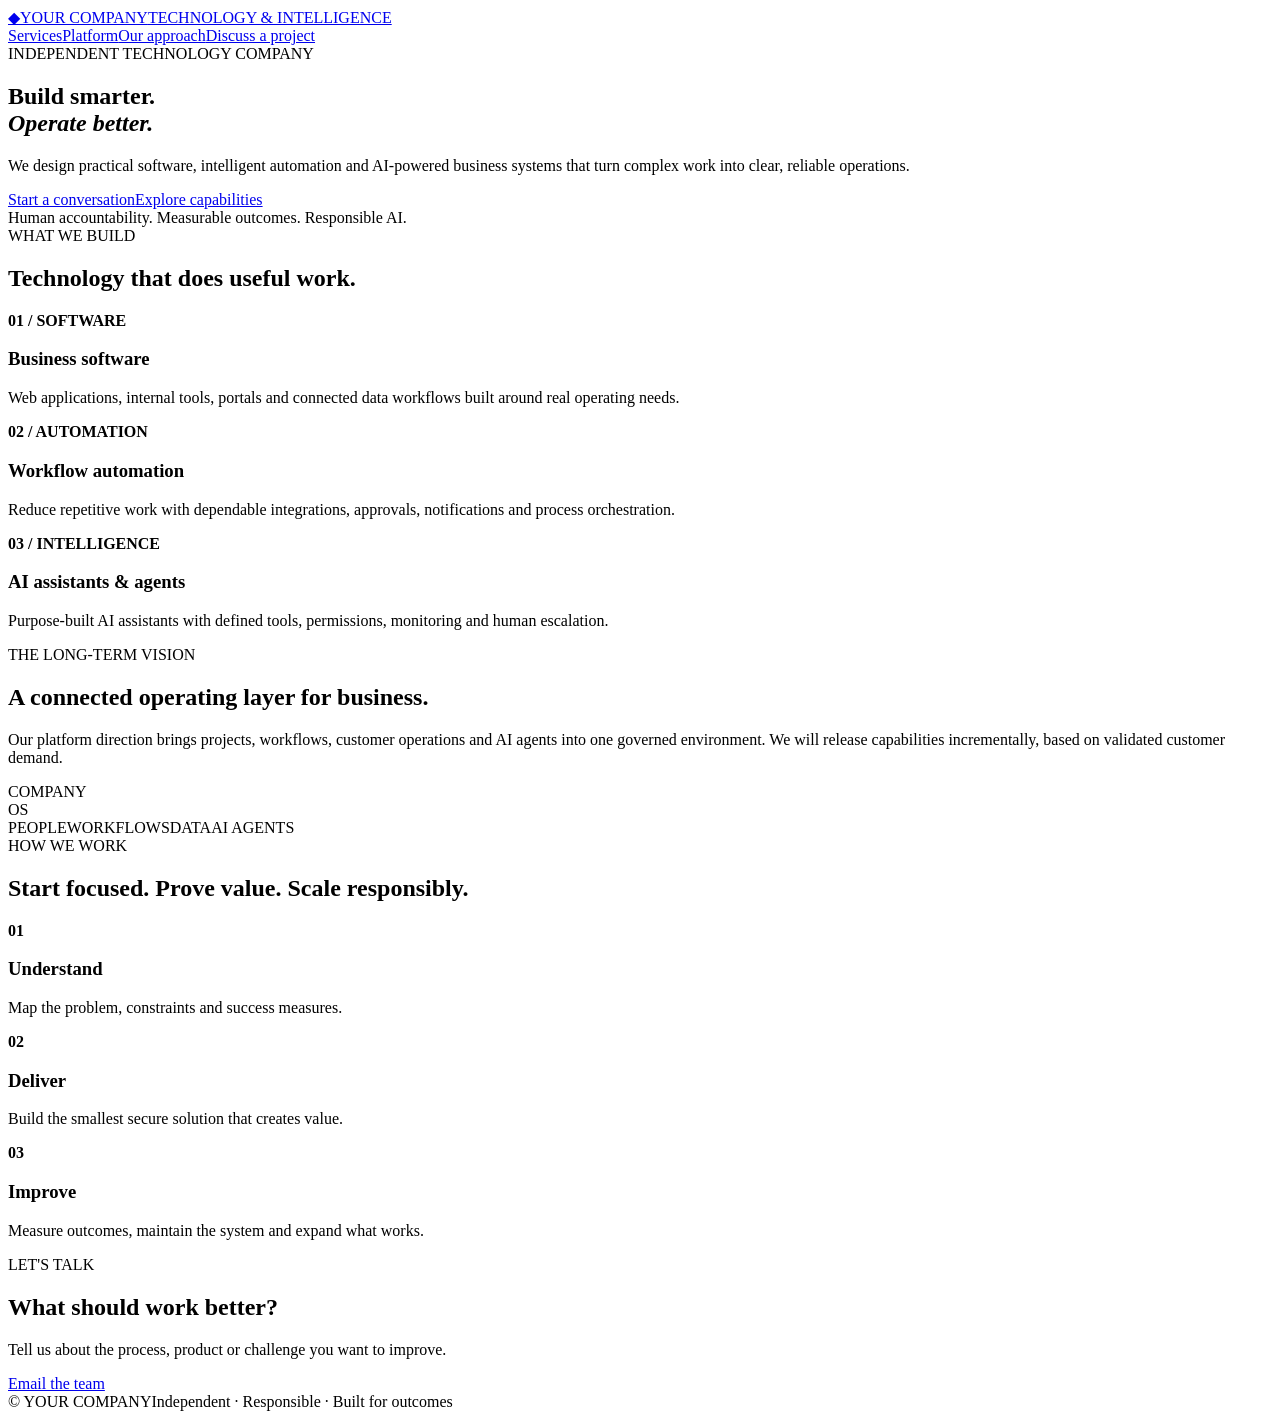
==== web/index.html @ 639d8c94 "Add foundation file: web/index.html" ====
<!doctype html>
<html lang="en">
<head>
  <meta charset="utf-8">
  <meta name="viewport" content="width=device-width, initial-scale=1">
  <meta name="description" content="Independent software, automation and AI systems company.">
  <meta name="theme-color" content="#101827">
  <title>Technology Company | Software · Automation · AI</title>
  <link rel="stylesheet" href="styles.css">
</head>
<body>
  <header class="topbar">
    <a class="brand" href="#" aria-label="Company home"><span class="mark">◆</span><span>YOUR COMPANY<span class="sub">TECHNOLOGY & INTELLIGENCE</span></span></a>
    <nav><a href="#services">Services</a><a href="#platform">Platform</a><a href="#approach">Our approach</a><a class="nav-cta" href="#contact">Discuss a project</a></nav>
  </header>
  <main>
    <section class="hero">
      <div class="eyebrow">INDEPENDENT TECHNOLOGY COMPANY</div>
      <h1>Build smarter.<br><em>Operate better.</em></h1>
      <p class="lead">We design practical software, intelligent automation and AI-powered business systems that turn complex work into clear, reliable operations.</p>
      <div class="actions"><a class="button primary" href="#contact">Start a conversation</a><a class="button secondary" href="#services">Explore capabilities</a></div>
      <div class="hero-note"><span></span> Human accountability. Measurable outcomes. Responsible AI.</div>
    </section>
    <section class="section" id="services">
      <div class="section-head"><div class="eyebrow">WHAT WE BUILD</div><h2>Technology that does useful work.</h2></div>
      <div class="cards">
        <article><b>01 / SOFTWARE</b><h3>Business software</h3><p>Web applications, internal tools, portals and connected data workflows built around real operating needs.</p></article>
        <article><b>02 / AUTOMATION</b><h3>Workflow automation</h3><p>Reduce repetitive work with dependable integrations, approvals, notifications and process orchestration.</p></article>
        <article><b>03 / INTELLIGENCE</b><h3>AI assistants & agents</h3><p>Purpose-built AI assistants with defined tools, permissions, monitoring and human escalation.</p></article>
      </div>
    </section>
    <section class="platform" id="platform">
      <div><div class="eyebrow">THE LONG-TERM VISION</div><h2>A connected operating layer for business.</h2><p>Our platform direction brings projects, workflows, customer operations and AI agents into one governed environment. We will release capabilities incrementally, based on validated customer demand.</p></div>
      <div class="orbit"><div class="orbit-core">COMPANY<br>OS</div><span>PEOPLE</span><span>WORKFLOWS</span><span>DATA</span><span>AI AGENTS</span></div>
    </section>
    <section class="section approach" id="approach"><div class="eyebrow">HOW WE WORK</div><h2>Start focused. Prove value. Scale responsibly.</h2><div class="steps"><div><strong>01</strong><h3>Understand</h3><p>Map the problem, constraints and success measures.</p></div><div><strong>02</strong><h3>Deliver</h3><p>Build the smallest secure solution that creates value.</p></div><div><strong>03</strong><h3>Improve</h3><p>Measure outcomes, maintain the system and expand what works.</p></div></div></section>
    <section class="contact" id="contact"><div><div class="eyebrow">LET'S TALK</div><h2>What should work better?</h2><p>Tell us about the process, product or challenge you want to improve.</p></div><a class="button primary" href="mailto:hello@example.com?subject=Project%20enquiry">Email the team</a></section>
  </main>
  <footer><span>© <span id="year"></span> YOUR COMPANY</span><span>Independent · Responsible · Built for outcomes</span></footer>
  <script src="app.js"></script>
</body>
</html>
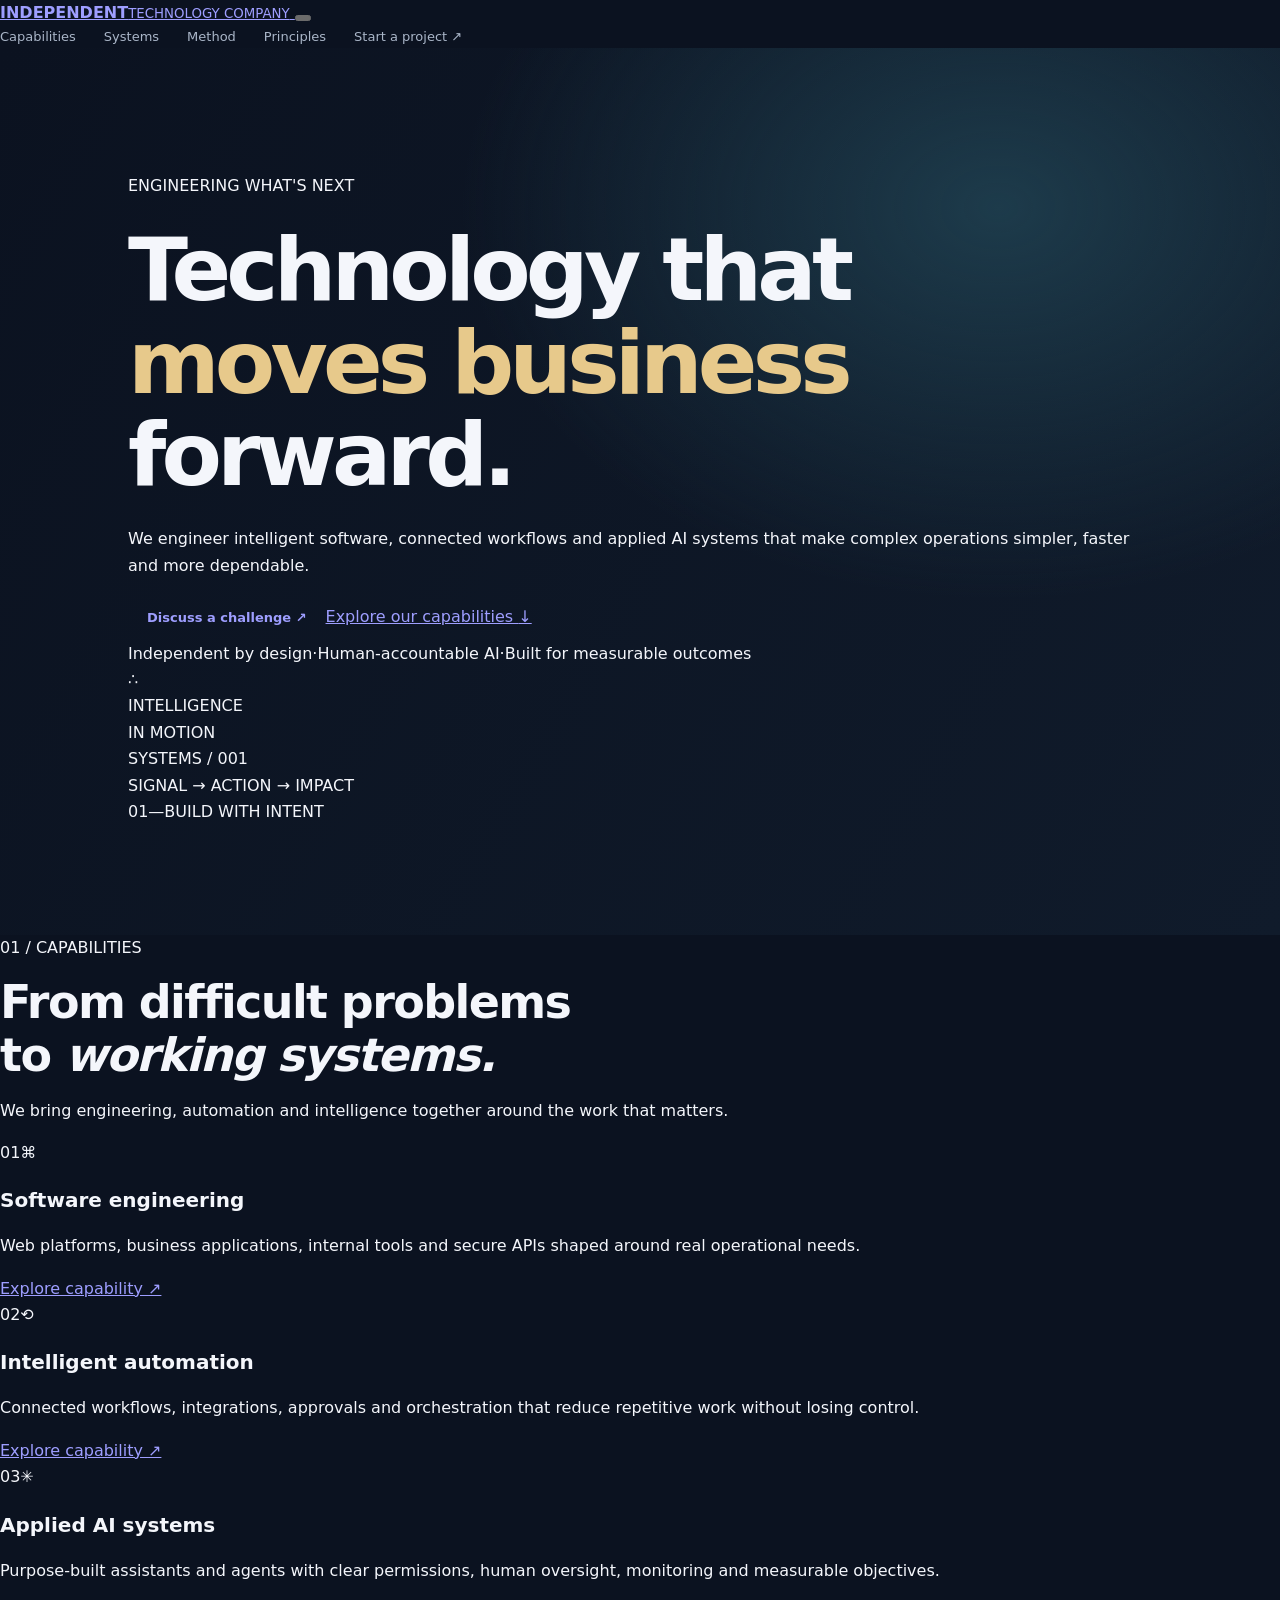
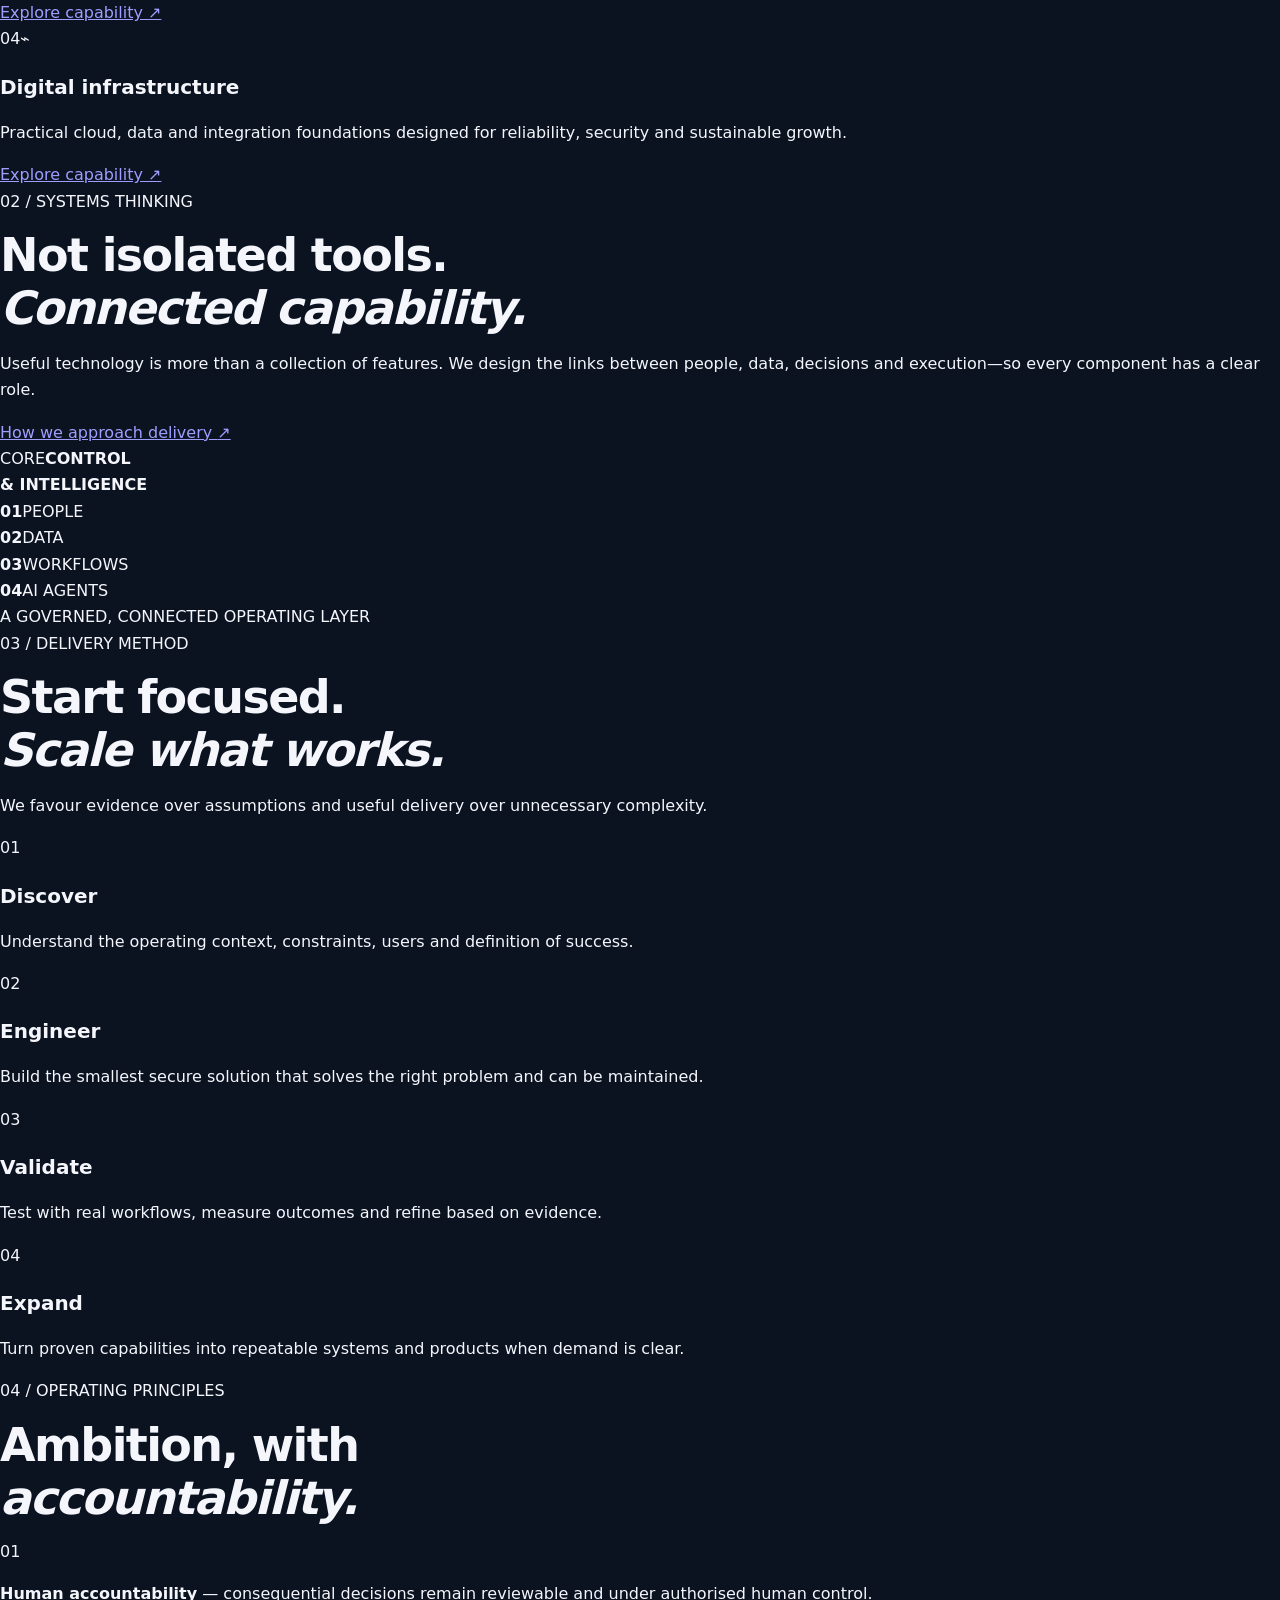
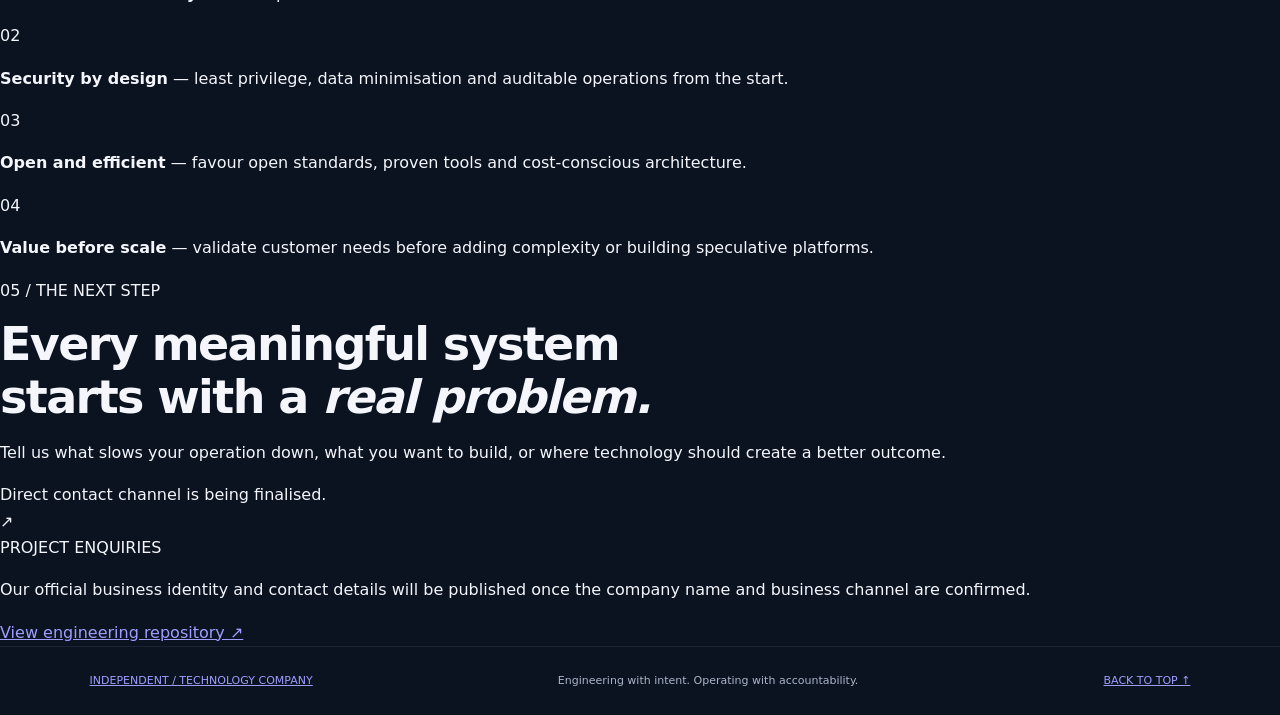
==== commit 205d92b6: "Build complete responsive company website" ====
--- a/web/index.html
+++ b/web/index.html
@@ -1,42 +1,97 @@
 <!doctype html>
-<html lang="en">
+<html lang="en" dir="ltr">
 <head>
   <meta charset="utf-8">
   <meta name="viewport" content="width=device-width, initial-scale=1">
-  <meta name="description" content="Independent software, automation and AI systems company.">
-  <meta name="theme-color" content="#101827">
-  <title>Technology Company | Software · Automation · AI</title>
+  <meta name="description" content="Independent technology company building intelligent software, automation systems and practical AI for modern operations.">
+  <meta name="theme-color" content="#080d18">
+  <meta property="og:type" content="website">
+  <meta property="og:title" content="Independent Technology Company">
+  <meta property="og:description" content="Software engineering, intelligent automation and applied AI systems.">
+  <title>Independent Technology Company — Software, Automation & AI</title>
+  <link rel="icon" href="favicon.svg" type="image/svg+xml">
+  <link rel="preconnect" href="https://fonts.googleapis.com">
+  <link rel="preconnect" href="https://fonts.gstatic.com" crossorigin>
+  <link href="https://fonts.googleapis.com/css2?family=DM+Mono:wght@400;500&family=Manrope:wght@400;500;600;700;800&display=swap" rel="stylesheet">
   <link rel="stylesheet" href="styles.css">
 </head>
 <body>
-  <header class="topbar">
-    <a class="brand" href="#" aria-label="Company home"><span class="mark">◆</span><span>YOUR COMPANY<span class="sub">TECHNOLOGY & INTELLIGENCE</span></span></a>
-    <nav><a href="#services">Services</a><a href="#platform">Platform</a><a href="#approach">Our approach</a><a class="nav-cta" href="#contact">Discuss a project</a></nav>
+  <div class="ambient ambient-one"></div><div class="ambient ambient-two"></div>
+  <header class="site-header">
+    <a class="identity" href="#home" aria-label="Home">
+      <span class="identity-mark" aria-hidden="true"><i></i><i></i><i></i></span>
+      <span class="identity-copy"><strong>INDEPENDENT</strong><small>TECHNOLOGY COMPANY</small></span>
+    </a>
+    <button class="menu-toggle" aria-label="Open navigation" aria-expanded="false" aria-controls="primary-nav"><span></span><span></span></button>
+    <nav id="primary-nav" class="primary-nav" aria-label="Main navigation">
+      <a href="#capabilities">Capabilities</a><a href="#systems">Systems</a><a href="#method">Method</a><a href="#principles">Principles</a>
+      <a class="nav-contact" href="#contact">Start a project <span>↗</span></a>
+    </nav>
   </header>
-  <main>
-    <section class="hero">
-      <div class="eyebrow">INDEPENDENT TECHNOLOGY COMPANY</div>
-      <h1>Build smarter.<br><em>Operate better.</em></h1>
-      <p class="lead">We design practical software, intelligent automation and AI-powered business systems that turn complex work into clear, reliable operations.</p>
-      <div class="actions"><a class="button primary" href="#contact">Start a conversation</a><a class="button secondary" href="#services">Explore capabilities</a></div>
-      <div class="hero-note"><span></span> Human accountability. Measurable outcomes. Responsible AI.</div>
+
+  <main id="home">
+    <section class="hero shell">
+      <div class="hero-copy">
+        <div class="kicker"><span class="pulse"></span> ENGINEERING WHAT'S NEXT</div>
+        <h1>Technology that<br><em>moves business</em><br>forward.</h1>
+        <p class="hero-intro">We engineer intelligent software, connected workflows and applied AI systems that make complex operations simpler, faster and more dependable.</p>
+        <div class="hero-actions"><a class="button button-primary" href="#contact">Discuss a challenge <span>↗</span></a><a class="text-link" href="#capabilities">Explore our capabilities <span>↓</span></a></div>
+        <div class="hero-proof"><span class="proof-line"></span><span>Independent by design</span><span class="proof-dot">·</span><span>Human-accountable AI</span><span class="proof-dot">·</span><span>Built for measurable outcomes</span></div>
+      </div>
+      <div class="hero-visual" aria-label="Abstract digital systems illustration">
+        <div class="visual-grid"></div><div class="visual-ring ring-a"></div><div class="visual-ring ring-b"></div><div class="visual-ring ring-c"></div>
+        <div class="visual-core"><div class="core-glyph">∴</div><span>INTELLIGENCE<br>IN MOTION</span></div>
+        <div class="visual-tag tag-top"><span class="tag-dot"></span> SYSTEMS / 001</div><div class="visual-tag tag-bottom">SIGNAL → ACTION → IMPACT</div>
+        <div class="orbit-node node-a"></div><div class="orbit-node node-b"></div><div class="orbit-node node-c"></div>
+      </div>
+      <div class="hero-index"><span>01</span><span>—</span><span>BUILD WITH INTENT</span></div>
     </section>
-    <section class="section" id="services">
-      <div class="section-head"><div class="eyebrow">WHAT WE BUILD</div><h2>Technology that does useful work.</h2></div>
-      <div class="cards">
-        <article><b>01 / SOFTWARE</b><h3>Business software</h3><p>Web applications, internal tools, portals and connected data workflows built around real operating needs.</p></article>
-        <article><b>02 / AUTOMATION</b><h3>Workflow automation</h3><p>Reduce repetitive work with dependable integrations, approvals, notifications and process orchestration.</p></article>
-        <article><b>03 / INTELLIGENCE</b><h3>AI assistants & agents</h3><p>Purpose-built AI assistants with defined tools, permissions, monitoring and human escalation.</p></article>
+
+    <section class="capabilities section-pad" id="capabilities">
+      <div class="section-heading shell"><div><div class="kicker">01 / CAPABILITIES</div><h2>From difficult problems<br>to <em>working systems.</em></h2></div><p>We bring engineering, automation and intelligence together around the work that matters.</p></div>
+      <div class="capability-grid shell">
+        <article class="capability-card"><div class="card-top"><span>01</span><span class="card-icon">⌘</span></div><h3>Software engineering</h3><p>Web platforms, business applications, internal tools and secure APIs shaped around real operational needs.</p><a href="#contact" aria-label="Discuss software engineering">Explore capability <span>↗</span></a></article>
+        <article class="capability-card featured"><div class="card-top"><span>02</span><span class="card-icon">⟲</span></div><h3>Intelligent automation</h3><p>Connected workflows, integrations, approvals and orchestration that reduce repetitive work without losing control.</p><a href="#contact" aria-label="Discuss intelligent automation">Explore capability <span>↗</span></a></article>
+        <article class="capability-card"><div class="card-top"><span>03</span><span class="card-icon">✳</span></div><h3>Applied AI systems</h3><p>Purpose-built assistants and agents with clear permissions, human oversight, monitoring and measurable objectives.</p><a href="#contact" aria-label="Discuss applied AI">Explore capability <span>↗</span></a></article>
+        <article class="capability-card"><div class="card-top"><span>04</span><span class="card-icon">⌁</span></div><h3>Digital infrastructure</h3><p>Practical cloud, data and integration foundations designed for reliability, security and sustainable growth.</p><a href="#contact" aria-label="Discuss digital infrastructure">Explore capability <span>↗</span></a></article>
       </div>
     </section>
-    <section class="platform" id="platform">
-      <div><div class="eyebrow">THE LONG-TERM VISION</div><h2>A connected operating layer for business.</h2><p>Our platform direction brings projects, workflows, customer operations and AI agents into one governed environment. We will release capabilities incrementally, based on validated customer demand.</p></div>
-      <div class="orbit"><div class="orbit-core">COMPANY<br>OS</div><span>PEOPLE</span><span>WORKFLOWS</span><span>DATA</span><span>AI AGENTS</span></div>
+
+    <section class="systems-section section-pad" id="systems">
+      <div class="systems-layout shell">
+        <div class="systems-copy"><div class="kicker">02 / SYSTEMS THINKING</div><h2>Not isolated tools.<br><em>Connected capability.</em></h2><p>Useful technology is more than a collection of features. We design the links between people, data, decisions and execution—so every component has a clear role.</p><a class="text-link" href="#method">How we approach delivery <span>↗</span></a></div>
+        <div class="systems-diagram" role="img" aria-label="People, data, workflows and AI agents connected through a governed systems core">
+          <div class="diagram-orbit orbit-outer"></div><div class="diagram-orbit orbit-inner"></div>
+          <div class="diagram-core"><span>CORE</span><strong>CONTROL<br>& INTELLIGENCE</strong></div>
+          <div class="diagram-node people"><b>01</b><span>PEOPLE</span></div><div class="diagram-node data"><b>02</b><span>DATA</span></div><div class="diagram-node workflows"><b>03</b><span>WORKFLOWS</span></div><div class="diagram-node agents"><b>04</b><span>AI AGENTS</span></div>
+          <div class="diagram-caption">A GOVERNED, CONNECTED OPERATING LAYER</div>
+        </div>
+      </div>
     </section>
-    <section class="section approach" id="approach"><div class="eyebrow">HOW WE WORK</div><h2>Start focused. Prove value. Scale responsibly.</h2><div class="steps"><div><strong>01</strong><h3>Understand</h3><p>Map the problem, constraints and success measures.</p></div><div><strong>02</strong><h3>Deliver</h3><p>Build the smallest secure solution that creates value.</p></div><div><strong>03</strong><h3>Improve</h3><p>Measure outcomes, maintain the system and expand what works.</p></div></div></section>
-    <section class="contact" id="contact"><div><div class="eyebrow">LET'S TALK</div><h2>What should work better?</h2><p>Tell us about the process, product or challenge you want to improve.</p></div><a class="button primary" href="mailto:hello@example.com?subject=Project%20enquiry">Email the team</a></section>
+
+    <section class="method section-pad" id="method">
+      <div class="section-heading shell"><div><div class="kicker">03 / DELIVERY METHOD</div><h2>Start focused.<br><em>Scale what works.</em></h2></div><p>We favour evidence over assumptions and useful delivery over unnecessary complexity.</p></div>
+      <div class="method-steps shell">
+        <article><span class="step-number">01</span><div><h3>Discover</h3><p>Understand the operating context, constraints, users and definition of success.</p></div></article>
+        <article><span class="step-number">02</span><div><h3>Engineer</h3><p>Build the smallest secure solution that solves the right problem and can be maintained.</p></div></article>
+        <article><span class="step-number">03</span><div><h3>Validate</h3><p>Test with real workflows, measure outcomes and refine based on evidence.</p></div></article>
+        <article><span class="step-number">04</span><div><h3>Expand</h3><p>Turn proven capabilities into repeatable systems and products when demand is clear.</p></div></article>
+      </div>
+    </section>
+
+    <section class="principles section-pad" id="principles">
+      <div class="principles-inner shell"><div><div class="kicker">04 / OPERATING PRINCIPLES</div><h2>Ambition, with<br><em>accountability.</em></h2></div>
+        <div class="principle-list"><div><span>01</span><p><strong>Human accountability</strong> — consequential decisions remain reviewable and under authorised human control.</p></div><div><span>02</span><p><strong>Security by design</strong> — least privilege, data minimisation and auditable operations from the start.</p></div><div><span>03</span><p><strong>Open and efficient</strong> — favour open standards, proven tools and cost-conscious architecture.</p></div><div><span>04</span><p><strong>Value before scale</strong> — validate customer needs before adding complexity or building speculative platforms.</p></div></div>
+      </div>
+    </section>
+
+    <section class="contact-section shell" id="contact">
+      <div class="contact-panel"><div class="kicker">05 / THE NEXT STEP</div><h2>Every meaningful system<br>starts with a <em>real problem.</em></h2><p>Tell us what slows your operation down, what you want to build, or where technology should create a better outcome.</p><div class="contact-status"><span class="status-dot"></span> Direct contact channel is being finalised.</div></div>
+      <div class="contact-side"><div class="contact-symbol">↗</div><span>PROJECT ENQUIRIES</span><p>Our official business identity and contact details will be published once the company name and business channel are confirmed.</p><a href="https://github.com/royalegyptgroup0-dotcom/autonomous-tech-company" target="_blank" rel="noopener noreferrer">View engineering repository <span>↗</span></a></div>
+    </section>
   </main>
-  <footer><span>© <span id="year"></span> YOUR COMPANY</span><span>Independent · Responsible · Built for outcomes</span></footer>
-  <script src="app.js"></script>
+
+  <footer class="site-footer"><a class="footer-brand" href="#home">INDEPENDENT <span>/ TECHNOLOGY COMPANY</span></a><span>Engineering with intent. Operating with accountability.</span><a href="#home" class="back-top">BACK TO TOP ↑</a></footer>
+  <script src="app.js" defer></script>
 </body>
-</html>
+</html>
--- a/web/styles.css
+++ b/web/styles.css
@@ -0,0 +1 @@
+:root{color-scheme:dark;--bg:#0b1220;--panel:#111d30;--line:#29364a;--text:#f4f6fb;--muted:#aab6c8;--accent:#7dd3c7;--gold:#e7c98b}*{box-sizing:border-box}html{scroll-behavior:smooth}body{margin:0;background:var(--bg);color:var(--text);font-family:Inter,ui-sans-serif,system-ui,-apple-system,"Segoe UI",sans-serif;line-height:1.65}.topbar{height:82px;display:flex;align-items:center;justify-content:space-between;padding:0 7vw;border-bottom:1px solid #ffffff12}.brand{display:flex;align-items:center;gap:12px;color:var(--text);text-decoration:none;font-weight:800;letter-spacing:.08em;font-size:13px}.mark{display:grid;place-items:center;width:38px;height:38px;border:1px solid var(--accent);color:var(--accent);border-radius:11px;font-size:20px}.sub{display:block;font-size:9px;color:var(--muted);letter-spacing:.16em}nav{display:flex;gap:28px;align-items:center}nav a{color:var(--muted);text-decoration:none;font-size:13px}nav a:hover{color:var(--accent)}.nav-cta{border:1px solid var(--line);padding:9px 15px;border-radius:8px;color:var(--text)}.hero{padding:125px 10vw 110px;min-height:620px;background:radial-gradient(ellipse at 78% 18%,#1d3b4b 0,transparent 38%),linear-gradient(120deg,#0b1220,#101b2b)}.eyebrow{font-size:10px;letter-spacing:.22em;font-weight:800;color:var(--accent)}h1{font-size:clamp(52px,7vw,88px);line-height:1.05;letter-spacing:-.055em;margin:25px 0}h1 em{font-style:normal;color:var(--gold)}.lead{max-width:660px;color:var(--muted);font-size:18px}.actions{display:flex;gap:12px;margin-top:32px}.button{display:inline-block;padding:12px 19px;border-radius:8px;text-decoration:none;font-weight:700;font-size:13px}.primary{background:var(--accent);color:#07141c}.secondary{border:1px solid var(--line);color:var(--text)}.hero-note{margin-top:46px;color:var(--muted);font-size:11px}.hero-note span{display:inline-block;width:7px;height:7px;background:var(--accent);border-radius:50%;margin-right:9px}.section{padding:95px 10vw}.section-head{max-width:700px;margin-bottom:35px}h2{font-size:clamp(30px,4vw,46px);line-height:1.15;letter-spacing:-.035em;margin:14px 0}.cards{display:grid;grid-template-columns:repeat(3,1fr);gap:16px}.cards article{background:var(--panel);border:1px solid var(--line);border-radius:14px;padding:27px;min-height:230px}.cards b{font-size:10px;letter-spacing:.14em;color:var(--accent)}h3{font-size:20px;margin:18px 0 8px}.cards p,.platform p,.steps p,.contact p{font-size:14px;color:var(--muted)}.platform{padding:85px 10vw;background:#101a2a;display:grid;grid-template-columns:1.1fr .9fr;gap:40px;align-items:center}.platform p{max-width:580px}.orbit{width:300px;height:300px;border:1px solid #496072;border-radius:50%;margin:auto;position:relative;display:grid;place-items:center;color:var(--muted);font-size:10px;letter-spacing:.1em}.orbit:before,.orbit:after{content:"";position:absolute;border:1px solid #496072;border-radius:50%;inset:28px}.orbit:after{inset:70px}.orbit-core{width:100px;height:100px;border-radius:50%;background:#1c3d49;border:1px solid var(--accent);display:grid;place-content:center;text-align:center;color:var(--accent);font-weight:800;z-index:1}.orbit span{position:absolute;background:#101a2a;padding:4px 7px}.orbit span:nth-of-type(1){top:17px}.orbit span:nth-of-type(2){right:-22px}.orbit span:nth-of-type(3){bottom:17px}.orbit span:nth-of-type(4){left:-27px}.approach h2{max-width:650px}.steps{display:grid;grid-template-columns:repeat(3,1fr);gap:30px;margin-top:40px}.steps strong{color:var(--gold);font-size:13px}.contact{margin:0 10vw 80px;padding:38px;background:var(--panel);border:1px solid var(--line);border-radius:16px;display:flex;align-items:center;justify-content:space-between;gap:25px}.contact h2{font-size:32px}.contact p{margin-bottom:0}footer{padding:25px 7vw;border-top:1px solid #ffffff12;display:flex;justify-content:space-between;color:var(--muted);font-size:11px}@media(max-width:760px){.topbar{padding:0 5vw}nav{gap:12px}nav a:not(.nav-cta){display:none}.hero{padding:90px 7vw}.section,.platform{padding:70px 7vw}.cards,.steps,.platform{grid-template-columns:1fr}.orbit{margin-top:25px}.contact{margin:0 7vw 60px;display:block}.contact .button{margin-top:20px}footer{display:grid;gap:8px;padding:22px 7vw}}
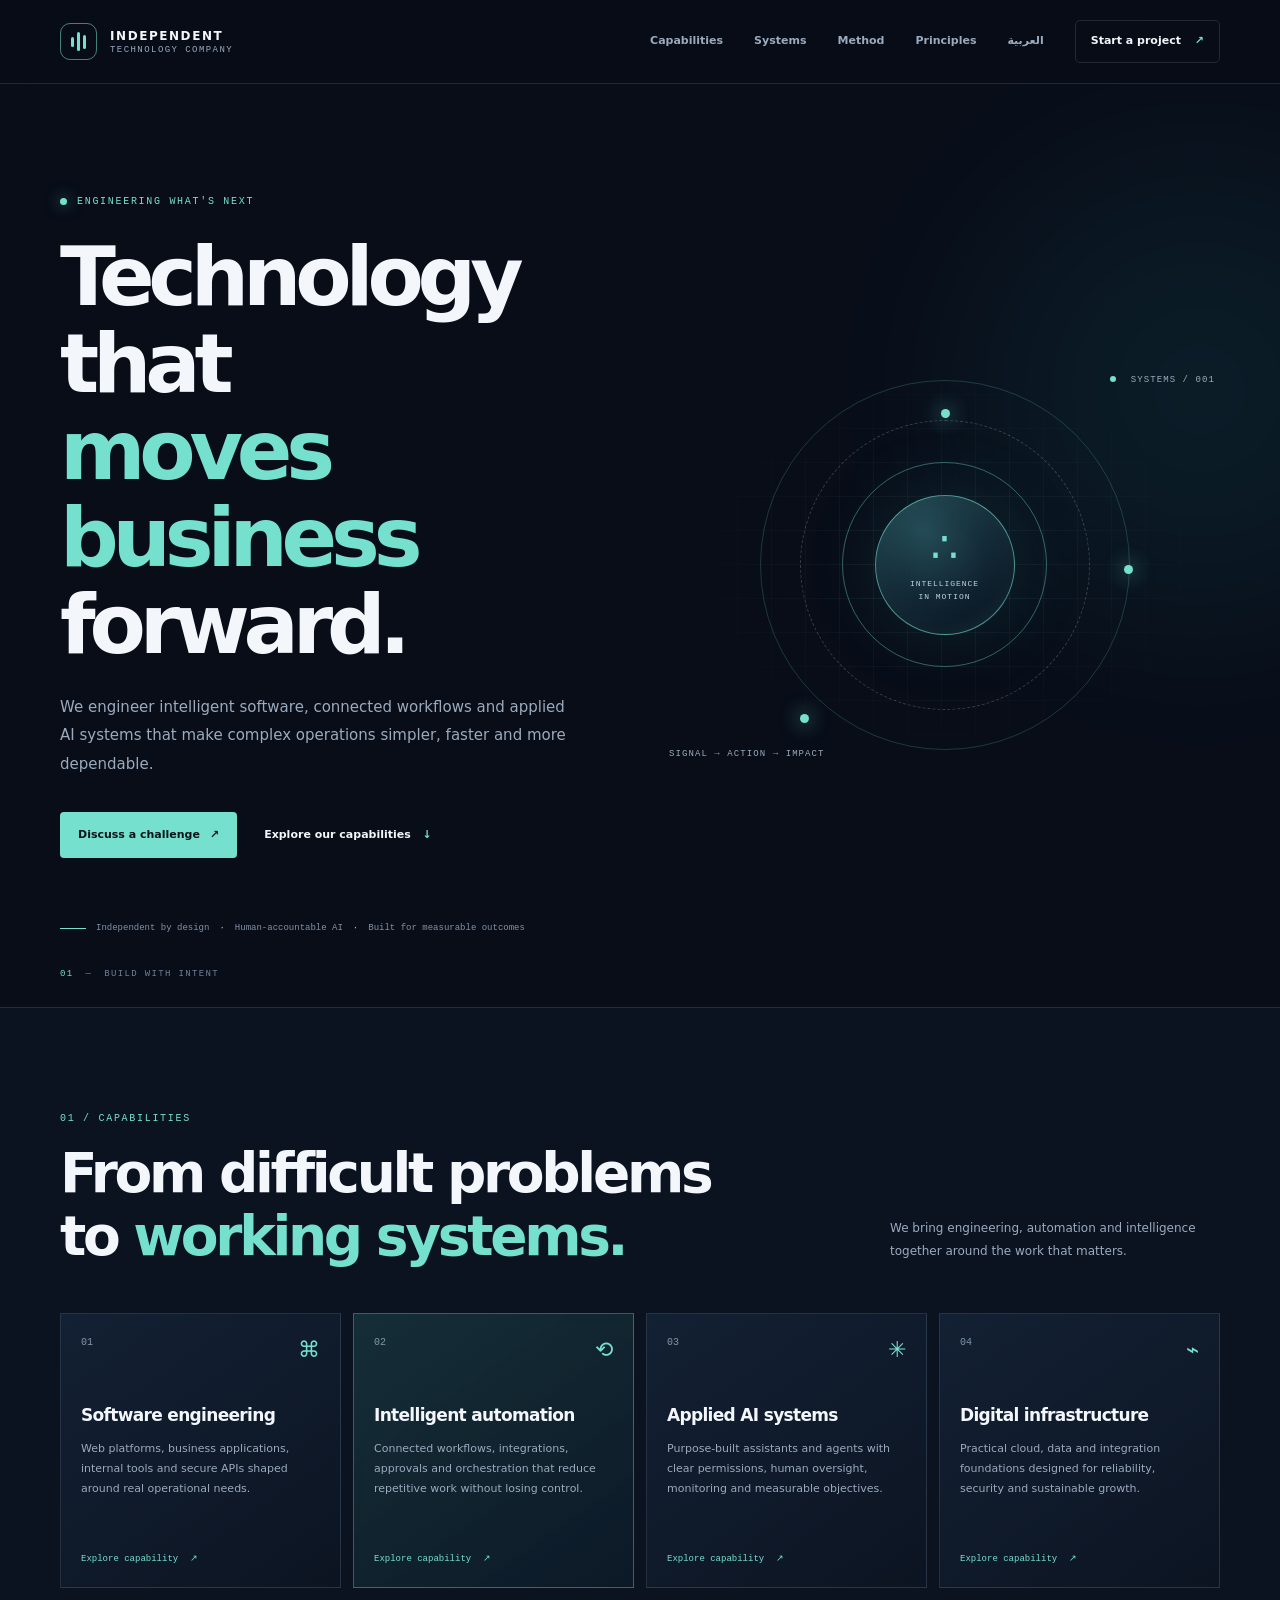
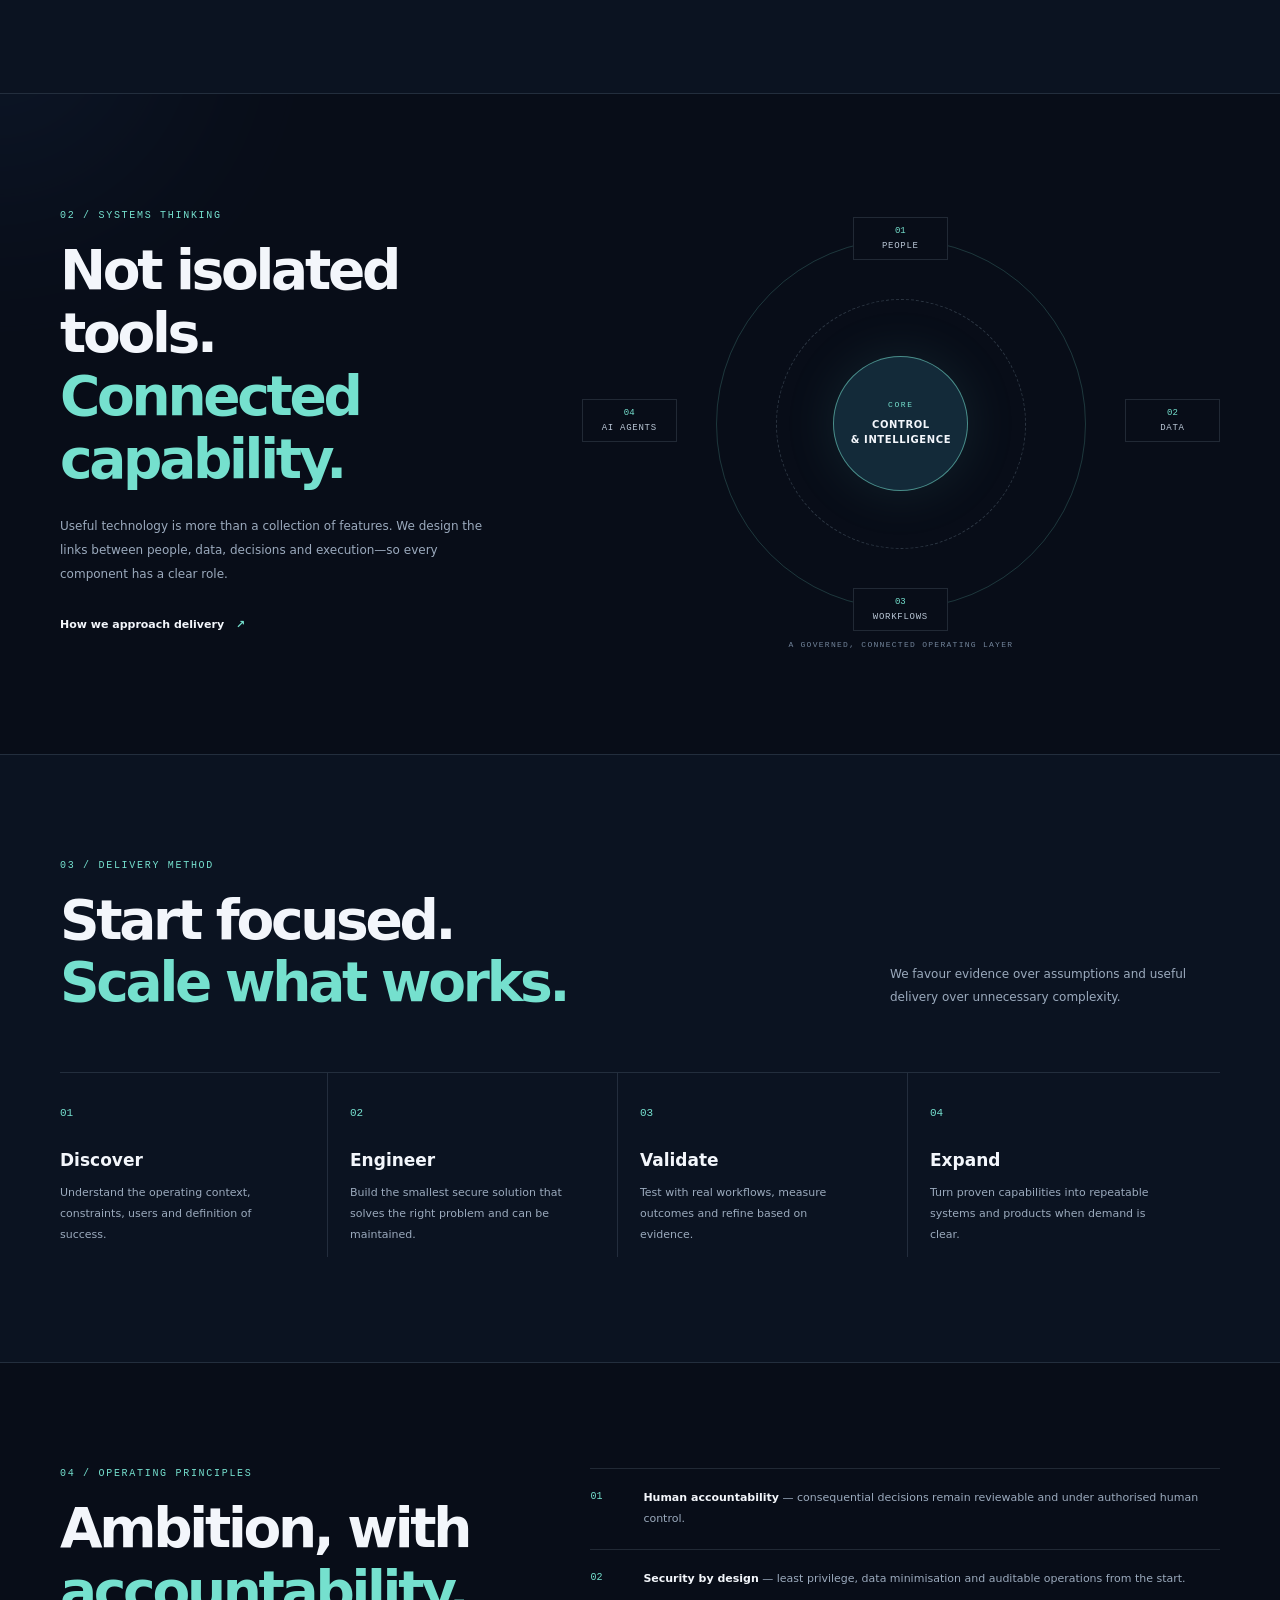
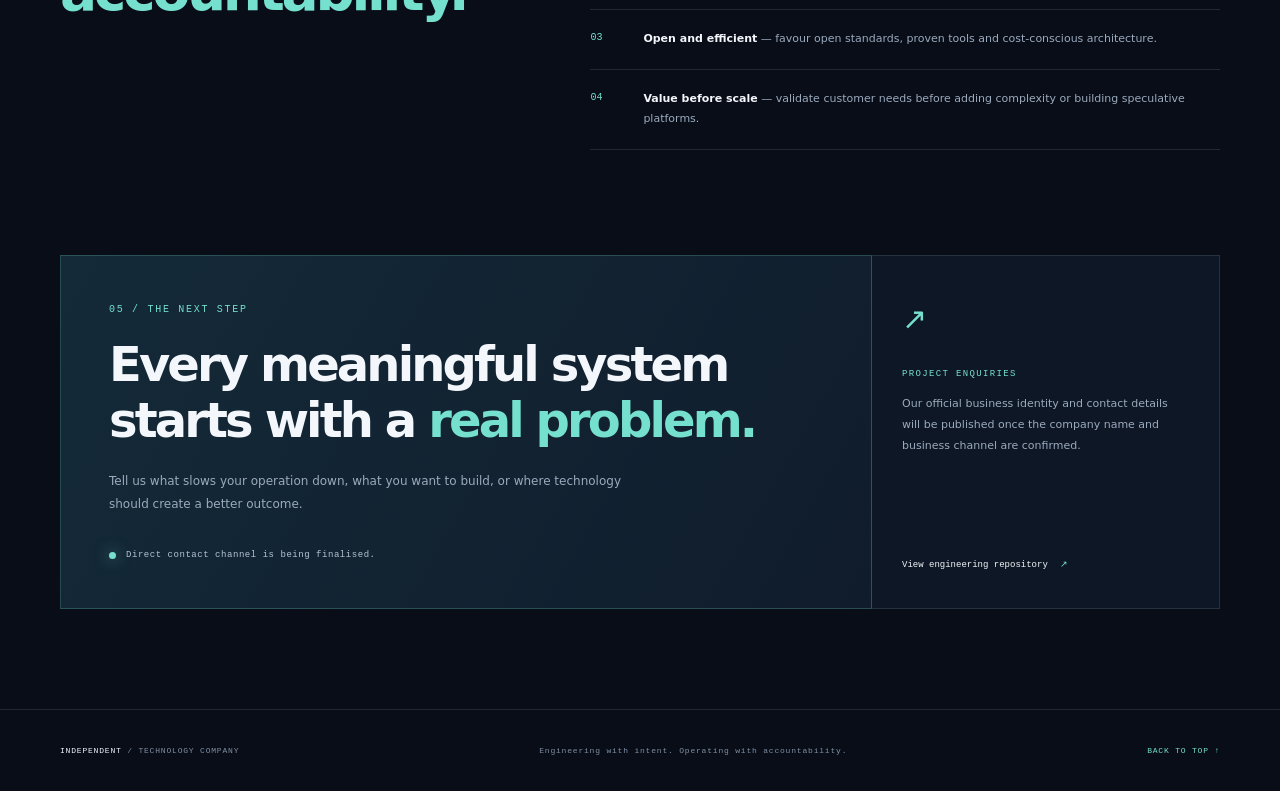
==== commit 47099f24: "Add Arabic language entry and remove remote font dependency" ====
--- a/web/index.html
+++ b/web/index.html
@@ -10,9 +10,6 @@
   <meta property="og:description" content="Software engineering, intelligent automation and applied AI systems.">
   <title>Independent Technology Company — Software, Automation & AI</title>
   <link rel="icon" href="favicon.svg" type="image/svg+xml">
-  <link rel="preconnect" href="https://fonts.googleapis.com">
-  <link rel="preconnect" href="https://fonts.gstatic.com" crossorigin>
-  <link href="https://fonts.googleapis.com/css2?family=DM+Mono:wght@400;500&family=Manrope:wght@400;500;600;700;800&display=swap" rel="stylesheet">
   <link rel="stylesheet" href="styles.css">
 </head>
 <body>
@@ -24,7 +21,7 @@
     </a>
     <button class="menu-toggle" aria-label="Open navigation" aria-expanded="false" aria-controls="primary-nav"><span></span><span></span></button>
     <nav id="primary-nav" class="primary-nav" aria-label="Main navigation">
-      <a href="#capabilities">Capabilities</a><a href="#systems">Systems</a><a href="#method">Method</a><a href="#principles">Principles</a>
+      <a href="#capabilities">Capabilities</a><a href="#systems">Systems</a><a href="#method">Method</a><a href="#principles">Principles</a><a class="language-switch" href="ar/">العربية</a>
       <a class="nav-contact" href="#contact">Start a project <span>↗</span></a>
     </nav>
   </header>
--- a/web/styles.css
+++ b/web/styles.css
@@ -1 +1 @@
-:root{color-scheme:dark;--bg:#0b1220;--panel:#111d30;--line:#29364a;--text:#f4f6fb;--muted:#aab6c8;--accent:#7dd3c7;--gold:#e7c98b}*{box-sizing:border-box}html{scroll-behavior:smooth}body{margin:0;background:var(--bg);color:var(--text);font-family:Inter,ui-sans-serif,system-ui,-apple-system,"Segoe UI",sans-serif;line-height:1.65}.topbar{height:82px;display:flex;align-items:center;justify-content:space-between;padding:0 7vw;border-bottom:1px solid #ffffff12}.brand{display:flex;align-items:center;gap:12px;color:var(--text);text-decoration:none;font-weight:800;letter-spacing:.08em;font-size:13px}.mark{display:grid;place-items:center;width:38px;height:38px;border:1px solid var(--accent);color:var(--accent);border-radius:11px;font-size:20px}.sub{display:block;font-size:9px;color:var(--muted);letter-spacing:.16em}nav{display:flex;gap:28px;align-items:center}nav a{color:var(--muted);text-decoration:none;font-size:13px}nav a:hover{color:var(--accent)}.nav-cta{border:1px solid var(--line);padding:9px 15px;border-radius:8px;color:var(--text)}.hero{padding:125px 10vw 110px;min-height:620px;background:radial-gradient(ellipse at 78% 18%,#1d3b4b 0,transparent 38%),linear-gradient(120deg,#0b1220,#101b2b)}.eyebrow{font-size:10px;letter-spacing:.22em;font-weight:800;color:var(--accent)}h1{font-size:clamp(52px,7vw,88px);line-height:1.05;letter-spacing:-.055em;margin:25px 0}h1 em{font-style:normal;color:var(--gold)}.lead{max-width:660px;color:var(--muted);font-size:18px}.actions{display:flex;gap:12px;margin-top:32px}.button{display:inline-block;padding:12px 19px;border-radius:8px;text-decoration:none;font-weight:700;font-size:13px}.primary{background:var(--accent);color:#07141c}.secondary{border:1px solid var(--line);color:var(--text)}.hero-note{margin-top:46px;color:var(--muted);font-size:11px}.hero-note span{display:inline-block;width:7px;height:7px;background:var(--accent);border-radius:50%;margin-right:9px}.section{padding:95px 10vw}.section-head{max-width:700px;margin-bottom:35px}h2{font-size:clamp(30px,4vw,46px);line-height:1.15;letter-spacing:-.035em;margin:14px 0}.cards{display:grid;grid-template-columns:repeat(3,1fr);gap:16px}.cards article{background:var(--panel);border:1px solid var(--line);border-radius:14px;padding:27px;min-height:230px}.cards b{font-size:10px;letter-spacing:.14em;color:var(--accent)}h3{font-size:20px;margin:18px 0 8px}.cards p,.platform p,.steps p,.contact p{font-size:14px;color:var(--muted)}.platform{padding:85px 10vw;background:#101a2a;display:grid;grid-template-columns:1.1fr .9fr;gap:40px;align-items:center}.platform p{max-width:580px}.orbit{width:300px;height:300px;border:1px solid #496072;border-radius:50%;margin:auto;position:relative;display:grid;place-items:center;color:var(--muted);font-size:10px;letter-spacing:.1em}.orbit:before,.orbit:after{content:"";position:absolute;border:1px solid #496072;border-radius:50%;inset:28px}.orbit:after{inset:70px}.orbit-core{width:100px;height:100px;border-radius:50%;background:#1c3d49;border:1px solid var(--accent);display:grid;place-content:center;text-align:center;color:var(--accent);font-weight:800;z-index:1}.orbit span{position:absolute;background:#101a2a;padding:4px 7px}.orbit span:nth-of-type(1){top:17px}.orbit span:nth-of-type(2){right:-22px}.orbit span:nth-of-type(3){bottom:17px}.orbit span:nth-of-type(4){left:-27px}.approach h2{max-width:650px}.steps{display:grid;grid-template-columns:repeat(3,1fr);gap:30px;margin-top:40px}.steps strong{color:var(--gold);font-size:13px}.contact{margin:0 10vw 80px;padding:38px;background:var(--panel);border:1px solid var(--line);border-radius:16px;display:flex;align-items:center;justify-content:space-between;gap:25px}.contact h2{font-size:32px}.contact p{margin-bottom:0}footer{padding:25px 7vw;border-top:1px solid #ffffff12;display:flex;justify-content:space-between;color:var(--muted);font-size:11px}@media(max-width:760px){.topbar{padding:0 5vw}nav{gap:12px}nav a:not(.nav-cta){display:none}.hero{padding:90px 7vw}.section,.platform{padding:70px 7vw}.cards,.steps,.platform{grid-template-columns:1fr}.orbit{margin-top:25px}.contact{margin:0 7vw 60px;display:block}.contact .button{margin-top:20px}footer{display:grid;gap:8px;padding:22px 7vw}}
+:root{color-scheme:dark;--bg:#080d18;--surface:#0e1727;--surface2:#111e31;--line:rgba(174,197,222,.15);--text:#f3f6fb;--muted:#9baabd;--teal:#75e0ce;--ice:#b9d8e8;--gold:#d9bd83;--mono:"DM Mono",ui-monospace,monospace;--sans:"Manrope",Inter,system-ui,sans-serif}*{box-sizing:border-box}html{scroll-behavior:smooth;scroll-padding-top:92px}body{margin:0;background:var(--bg);color:var(--text);font-family:var(--sans);line-height:1.65;overflow-x:hidden}a{color:inherit}.ambient{position:absolute;z-index:-1;pointer-events:none;border-radius:50%;filter:blur(100px);opacity:.12}.ambient-one{width:440px;height:440px;right:-140px;top:170px;background:#238d9a}.ambient-two{width:350px;height:350px;left:-180px;top:1450px;background:#315c9a}.shell{width:min(1160px,calc(100% - 64px));margin-inline:auto}.site-header{height:84px;padding:0 max(32px,calc((100vw - 1160px)/2));display:flex;align-items:center;justify-content:space-between;border-bottom:1px solid var(--line);position:relative;z-index:5;background:rgba(8,13,24,.82);backdrop-filter:blur(18px)}.identity{display:flex;align-items:center;gap:13px;text-decoration:none}.identity-mark{width:37px;height:37px;border:1px solid rgba(117,224,206,.55);border-radius:10px;display:flex;align-items:center;justify-content:center;gap:3px;transform:rotate(0)}.identity-mark i{display:block;width:3px;border-radius:2px;background:var(--teal)}.identity-mark i:nth-child(1){height:10px}.identity-mark i:nth-child(2){height:19px}.identity-mark i:nth-child(3){height:14px}.identity-copy strong,.identity-copy small{display:block;line-height:1.4;letter-spacing:.13em}.identity-copy strong{font-size:12px;font-weight:800}.identity-copy small{font:9px var(--mono);color:var(--muted);letter-spacing:.16em}.primary-nav{display:flex;align-items:center;gap:31px}.primary-nav a{text-decoration:none;color:var(--muted);font-size:11px;font-weight:700;transition:color .2s}.primary-nav a:hover,.text-link:hover{color:var(--teal)}.primary-nav .nav-contact{border:1px solid var(--line);padding:11px 15px;border-radius:5px;color:var(--text)}.nav-contact span,.button span{color:var(--teal);margin-left:10px}.menu-toggle{display:none;background:none;border:0}.hero{min-height:690px;padding-top:112px;padding-bottom:74px;position:relative;display:grid;grid-template-columns:1.05fr .95fr;align-items:center}.hero-copy{position:relative;z-index:2}.kicker{font:10px var(--mono);letter-spacing:.17em;color:var(--teal);display:flex;align-items:center;gap:10px}.pulse,.status-dot{width:7px;height:7px;border-radius:50%;background:var(--teal);box-shadow:0 0 15px rgba(117,224,206,.7)}h1,h2,h3,p{margin-top:0}h1{font-size:clamp(54px,6.5vw,82px);line-height:1.06;letter-spacing:-.075em;margin:27px 0 24px;font-weight:700}h1 em,h2 em{font-style:normal;color:var(--teal)}.hero-intro{font-size:15px;line-height:1.9;color:var(--muted);max-width:520px}.hero-actions{display:flex;align-items:center;gap:27px;margin-top:34px}.button{display:inline-flex;align-items:center;text-decoration:none;font-size:11px;font-weight:800;padding:14px 18px;border-radius:4px;transition:transform .2s,background .2s}.button:hover{transform:translateY(-2px)}.button-primary{background:var(--teal);color:#07141a}.button-primary span{color:#07141a}.text-link{font-size:11px;font-weight:800;text-decoration:none;color:var(--text);transition:color .2s}.text-link span{color:var(--teal);margin-left:8px}.hero-proof{display:flex;align-items:center;gap:10px;margin-top:65px;font:9px var(--mono);color:#8292a8;flex-wrap:wrap}.proof-line{width:26px;height:1px;background:var(--teal)}.proof-dot{color:var(--teal)}.hero-visual{height:460px;position:relative;display:grid;place-items:center;isolation:isolate}.visual-grid{position:absolute;inset:25px 0;background-image:linear-gradient(rgba(154,190,210,.07) 1px,transparent 1px),linear-gradient(90deg,rgba(154,190,210,.07) 1px,transparent 1px);background-size:34px 34px;mask-image:radial-gradient(ellipse,black 15%,transparent 72%);z-index:-1}.visual-ring{position:absolute;border:1px solid rgba(117,224,206,.2);border-radius:50%;aspect-ratio:1}.ring-a{width:370px}.ring-b{width:290px;border-style:dashed;border-color:rgba(185,216,232,.25)}.ring-c{width:205px;border-color:rgba(117,224,206,.4)}.visual-core{width:140px;height:140px;border-radius:50%;border:1px solid rgba(117,224,206,.6);background:radial-gradient(circle at 35% 25%,#244c57,#0b1826 70%);box-shadow:0 0 75px rgba(56,177,166,.15),inset 0 0 35px rgba(117,224,206,.1);display:flex;flex-direction:column;align-items:center;justify-content:center;z-index:2}.core-glyph{font-size:43px;color:var(--teal);line-height:1}.visual-core span{font:8px/1.6 var(--mono);text-align:center;letter-spacing:.12em;color:#c0d4dc;margin-top:9px}.visual-tag{position:absolute;font:9px var(--mono);letter-spacing:.12em;color:#9aabba}.tag-top{top:40px;right:5px}.tag-bottom{bottom:36px;left:0}.tag-dot{display:inline-block;width:6px;height:6px;background:var(--teal);border-radius:50%;margin-right:8px}.orbit-node{position:absolute;width:9px;height:9px;border-radius:50%;background:var(--teal);box-shadow:0 0 20px var(--teal)}.node-a{top:74px;left:calc(50% - 4px)}.node-b{right:calc(50% - 188px);top:50%}.node-c{bottom:72px;left:calc(50% - 145px)}.hero-index{position:absolute;bottom:28px;left:0;display:flex;gap:12px;align-items:center;color:#718198;font:9px var(--mono);letter-spacing:.15em}.hero-index span:first-child{color:var(--teal)}.section-pad{padding:105px 0}.capabilities{background:#0b1321;border-top:1px solid var(--line);border-bottom:1px solid var(--line)}.section-heading{display:flex;justify-content:space-between;align-items:end;gap:35px;margin-bottom:45px}.section-heading h2,.systems-copy h2,.principles h2{font-size:clamp(35px,4.5vw,55px);line-height:1.14;letter-spacing:-.06em;margin:18px 0 0}.section-heading>p{max-width:330px;color:var(--muted);font-size:12px;line-height:1.9;margin-bottom:5px}.capability-grid{display:grid;grid-template-columns:repeat(4,1fr);gap:12px}.capability-card{min-height:275px;border:1px solid var(--line);background:linear-gradient(145deg,rgba(20,34,54,.9),rgba(12,20,34,.9));padding:23px 20px;display:flex;flex-direction:column;transition:border-color .2s,transform .2s}.capability-card:hover{border-color:rgba(117,224,206,.5);transform:translateY(-4px)}.capability-card.featured{background:linear-gradient(145deg,rgba(28,64,70,.6),rgba(12,25,39,.95));border-color:rgba(117,224,206,.35)}.card-top{display:flex;justify-content:space-between;color:#8395a9;font:10px var(--mono)}.card-icon{font-size:22px;color:var(--teal)}.capability-card h3{font-size:17px;letter-spacing:-.04em;margin:37px 0 10px}.capability-card p{font-size:11px;line-height:1.85;color:var(--muted);margin-bottom:23px}.capability-card>a{font:9px var(--mono);color:var(--teal);text-decoration:none;margin-top:auto}.capability-card>a span{margin-left:6px}.systems-section{overflow:hidden}.systems-layout{display:grid;grid-template-columns:.85fr 1.15fr;align-items:center;gap:50px}.systems-copy p{font-size:12px;line-height:2;color:var(--muted);max-width:430px;margin:24px 0}.systems-diagram{height:450px;position:relative;display:grid;place-items:center}.diagram-orbit{position:absolute;border:1px solid rgba(117,224,206,.2);border-radius:50%;aspect-ratio:1}.orbit-outer{width:370px}.orbit-inner{width:250px;border-style:dashed;border-color:rgba(185,216,232,.2)}.diagram-core{width:135px;height:135px;border-radius:50%;background:#132a39;border:1px solid rgba(117,224,206,.55);display:flex;flex-direction:column;align-items:center;justify-content:center;z-index:2;box-shadow:0 0 55px rgba(117,224,206,.1)}.diagram-core span{font:8px var(--mono);color:var(--teal);letter-spacing:.2em}.diagram-core strong{font-size:10px;text-align:center;line-height:1.5;margin-top:8px;letter-spacing:.06em}.diagram-node{position:absolute;display:flex;flex-direction:column;align-items:center;gap:5px;background:var(--bg);padding:8px 13px;border:1px solid var(--line);min-width:95px}.diagram-node b{font:9px var(--mono);color:var(--teal)}.diagram-node span{font:9px var(--mono);letter-spacing:.08em;color:#b9c6d5}.people{top:18px;left:calc(50% - 48px)}.data{right:0;top:calc(50% - 25px)}.workflows{bottom:18px;left:calc(50% - 48px)}.agents{left:0;top:calc(50% - 25px)}.diagram-caption{position:absolute;bottom:0;font:8px var(--mono);letter-spacing:.16em;color:#72849a}.method{background:#0b1321;border-top:1px solid var(--line);border-bottom:1px solid var(--line)}.method-steps{display:grid;grid-template-columns:repeat(4,1fr);margin-top:58px;border-top:1px solid var(--line)}.method-steps article{padding:25px 22px 0 0;border-right:1px solid var(--line);margin-right:22px}.method-steps article:last-child{border:0;margin:0}.step-number{font:11px var(--mono);color:var(--teal)}.method-steps h3{font-size:17px;margin:22px 0 9px}.method-steps p{font-size:11px;line-height:1.9;color:var(--muted);max-width:220px}.principles-inner{display:grid;grid-template-columns:.85fr 1.15fr;gap:65px}.principle-list>div{display:grid;grid-template-columns:35px 1fr;gap:18px;padding:19px 0;border-bottom:1px solid var(--line)}.principle-list>div:first-child{border-top:1px solid var(--line)}.principle-list span{font:10px var(--mono);color:var(--teal);padding-top:3px}.principle-list p{font-size:11px;color:var(--muted);line-height:1.9;margin:0}.principle-list strong{color:var(--text)}.contact-section{padding-bottom:100px;display:grid;grid-template-columns:1.4fr .6fr}.contact-panel{background:linear-gradient(120deg,#142a38,#101c2c);border:1px solid rgba(117,224,206,.23);padding:48px}.contact-panel h2{font-size:clamp(32px,4vw,48px);letter-spacing:-.06em;line-height:1.15;margin:22px 0}.contact-panel>p{max-width:540px;font-size:12px;color:var(--muted);line-height:1.9}.contact-status{display:flex;align-items:center;gap:10px;margin-top:35px;font:9px var(--mono);letter-spacing:.06em;color:#b6c4d2}.contact-side{padding:38px 30px;background:#0e1725;border:1px solid var(--line);border-left:0;display:flex;flex-direction:column;align-items:flex-start}.contact-symbol{font-size:30px;color:var(--teal);margin-bottom:25px}.contact-side>span{font:9px var(--mono);letter-spacing:.15em;color:var(--teal)}.contact-side p{font-size:11px;line-height:1.9;color:var(--muted);margin:15px 0 25px}.contact-side>a{font:9px var(--mono);color:var(--text);text-decoration:none;margin-top:auto}.contact-side>a span{color:var(--teal);margin-left:7px}.site-footer{min-height:82px;padding:20px max(32px,calc((100vw - 1160px)/2));border-top:1px solid var(--line);display:flex;align-items:center;justify-content:space-between;gap:20px;color:#8190a3;font:8px var(--mono);letter-spacing:.1em}.footer-brand{text-decoration:none;color:var(--text);font-weight:500}.footer-brand span{color:#8190a3}.back-top{text-decoration:none;color:var(--teal)}@media(max-width:980px){.capability-grid{grid-template-columns:repeat(2,1fr)}.hero{grid-template-columns:1fr  .8fr}.hero-visual{transform:scale(.88)}.systems-layout{gap:20px}.contact-panel{padding:38px}.contact-side{padding:30px 22px}}@media(max-width:700px){.shell{width:min(100% - 40px,540px)}.site-header{height:72px;padding:0 20px}.menu-toggle{display:flex;flex-direction:column;gap:5px;padding:10px;cursor:pointer}.menu-toggle span{display:block;width:21px;height:1px;background:var(--teal)}.primary-nav{display:none;position:absolute;top:71px;left:0;right:0;background:#0c1524;border-bottom:1px solid var(--line);padding:20px;flex-direction:column;align-items:stretch;gap:18px}.primary-nav.open{display:flex}.primary-nav a{font-size:12px}.primary-nav .nav-contact{text-align:center}.hero{display:flex;flex-direction:column;align-items:stretch;padding-top:82px;padding-bottom:65px;min-height:auto}.hero h1{font-size:clamp(51px,14vw,70px)}.hero-intro{font-size:13px}.hero-actions{align-items:flex-start;flex-direction:column;gap:19px}.hero-proof{margin-top:40px;gap:7px;font-size:8px}.hero-visual{height:350px;transform:none;margin-top:25px}.ring-a{width:290px}.ring-b{width:230px}.ring-c{width:165px}.visual-core{width:115px;height:115px}.tag-top{right:0;top:17px}.tag-bottom{bottom:12px}.node-a{top:48px}.node-b{right:calc(50% - 148px)}.node-c{bottom:45px;left:calc(50% - 112px)}.hero-index{bottom:10px}.section-pad{padding:75px 0}.section-heading{display:block;margin-bottom:30px}.section-heading h2,.systems-copy h2,.principles h2{font-size:39px}.section-heading>p{margin-top:19px}.capability-grid{grid-template-columns:1fr}.capability-card{min-height:220px}.capability-card h3{margin-top:23px}.systems-layout,.principles-inner{grid-template-columns:1fr;gap:30px}.systems-diagram{height:370px;transform:scale(.92);margin-inline:-12px}.orbit-outer{width:310px}.orbit-inner{width:210px}.method-steps{grid-template-columns:1fr 1fr;gap:25px 15px;margin-top:38px}.method-steps article{margin:0;padding:18px 12px 0 0}.method-steps article:nth-child(2){border-right:0}.method-steps h3{margin-top:13px}.principles-inner{gap:35px}.contact-section{grid-template-columns:1fr;padding-bottom:65px}.contact-panel{padding:30px 24px}.contact-panel h2{font-size:36px}.contact-side{border-left:1px solid var(--line);border-top:0;min-height:230px}.site-footer{padding:22px 20px;align-items:flex-start;flex-direction:column;gap:11px}.back-top{align-self:flex-end}}@media(prefers-reduced-motion:reduce){html{scroll-behavior:auto}*,*:before,*:after{transition:none!important;animation:none!important}}
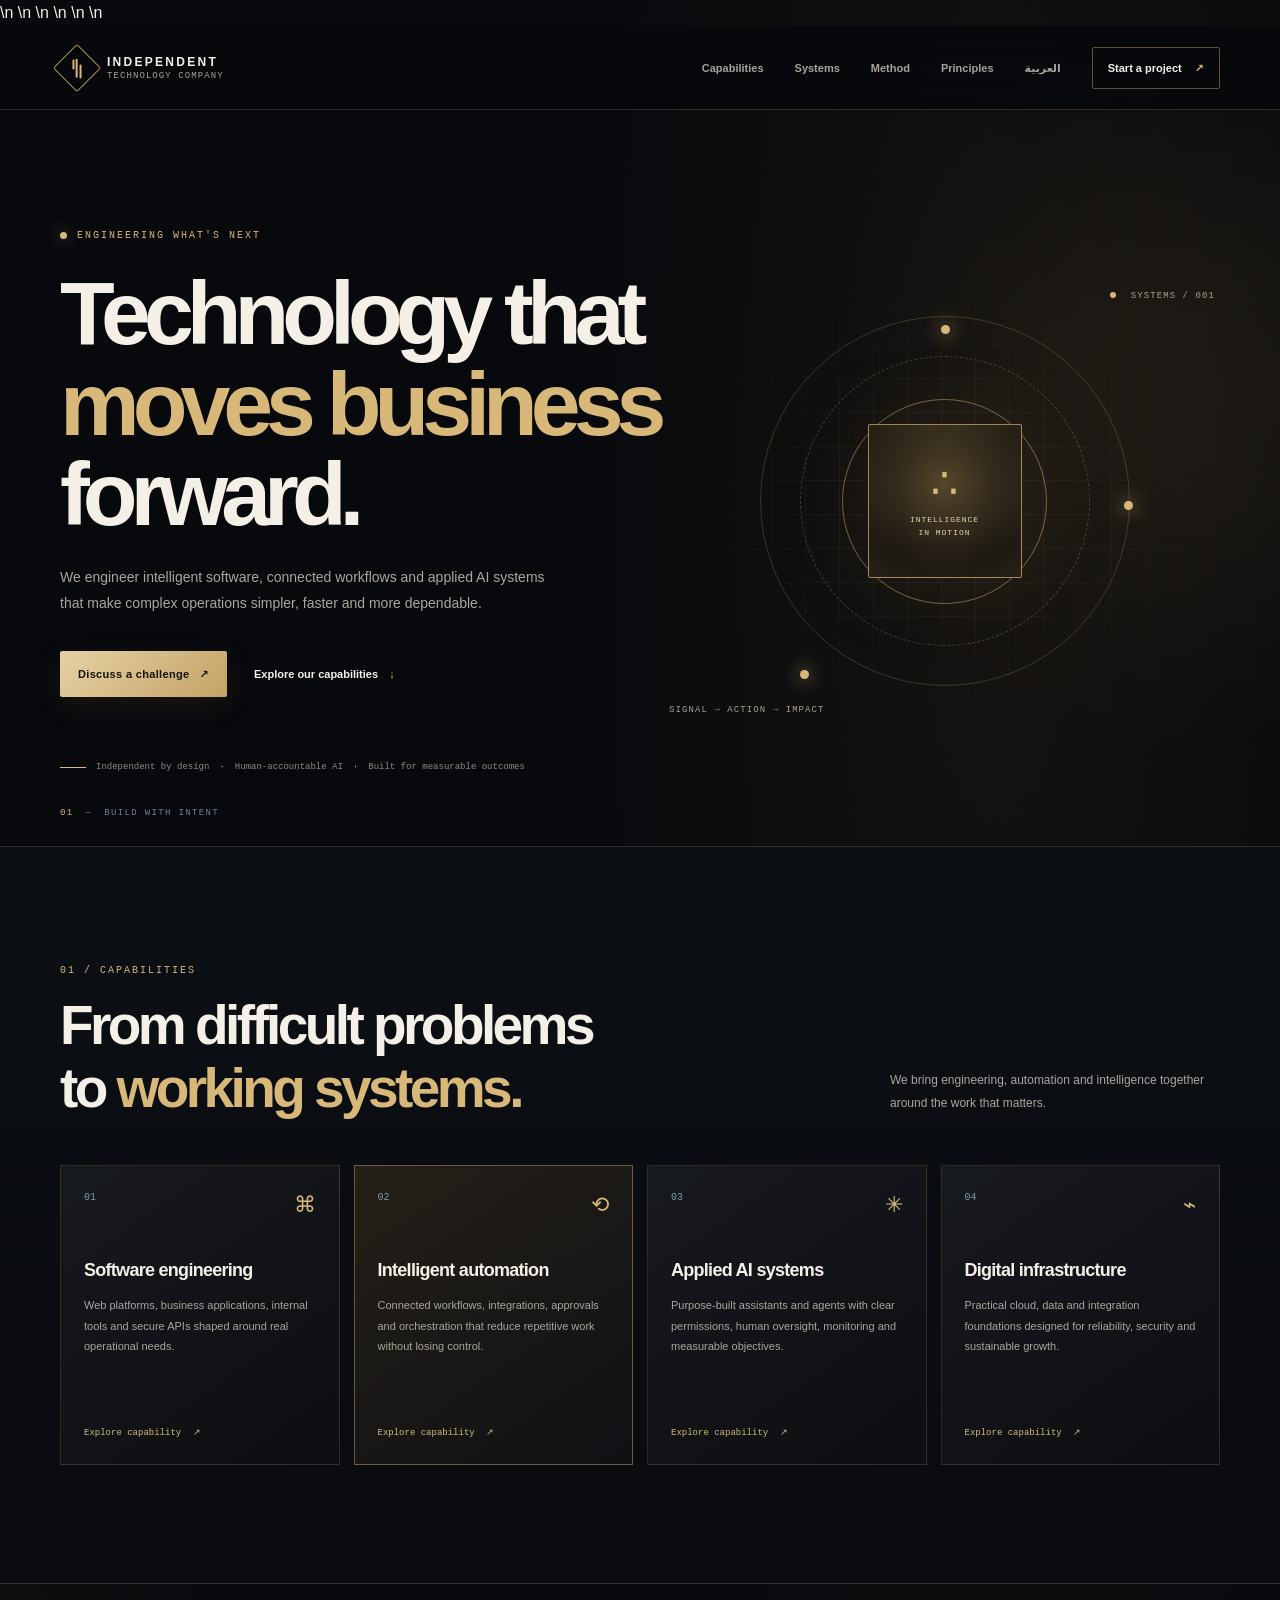
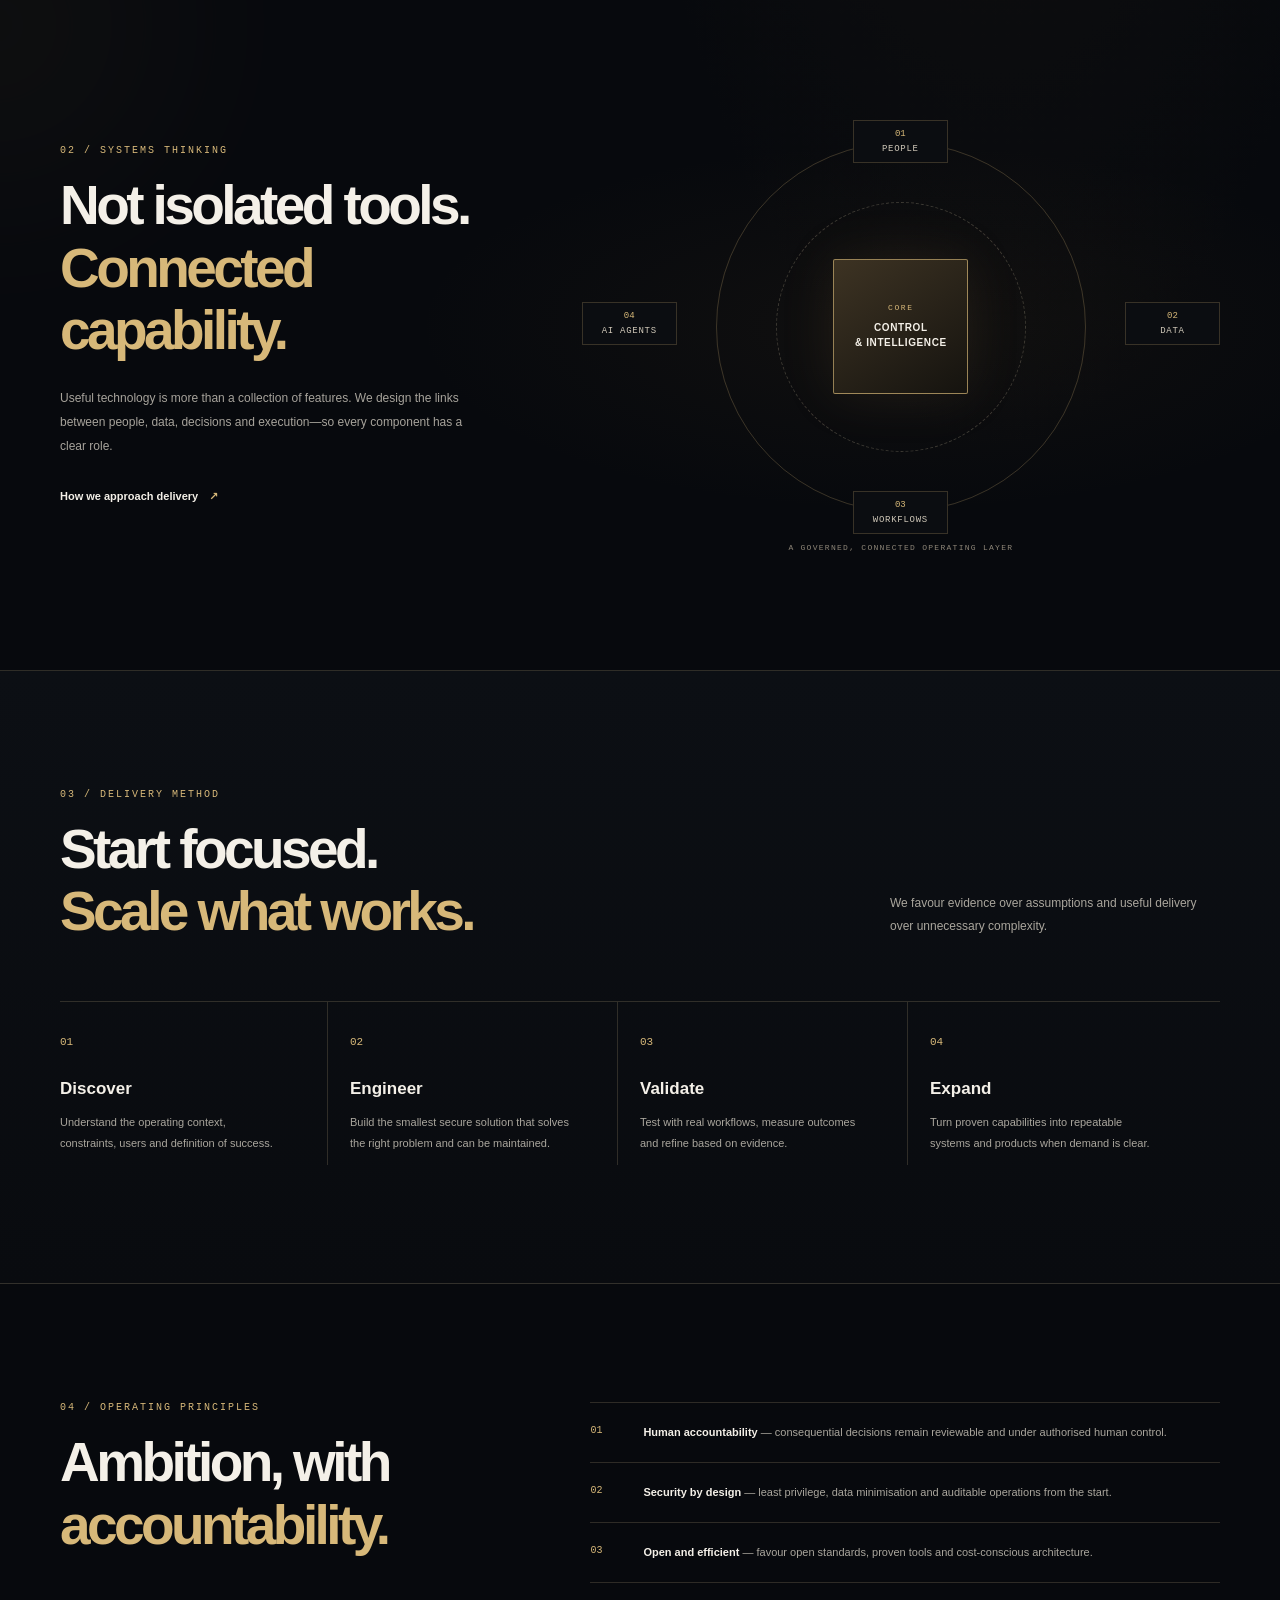
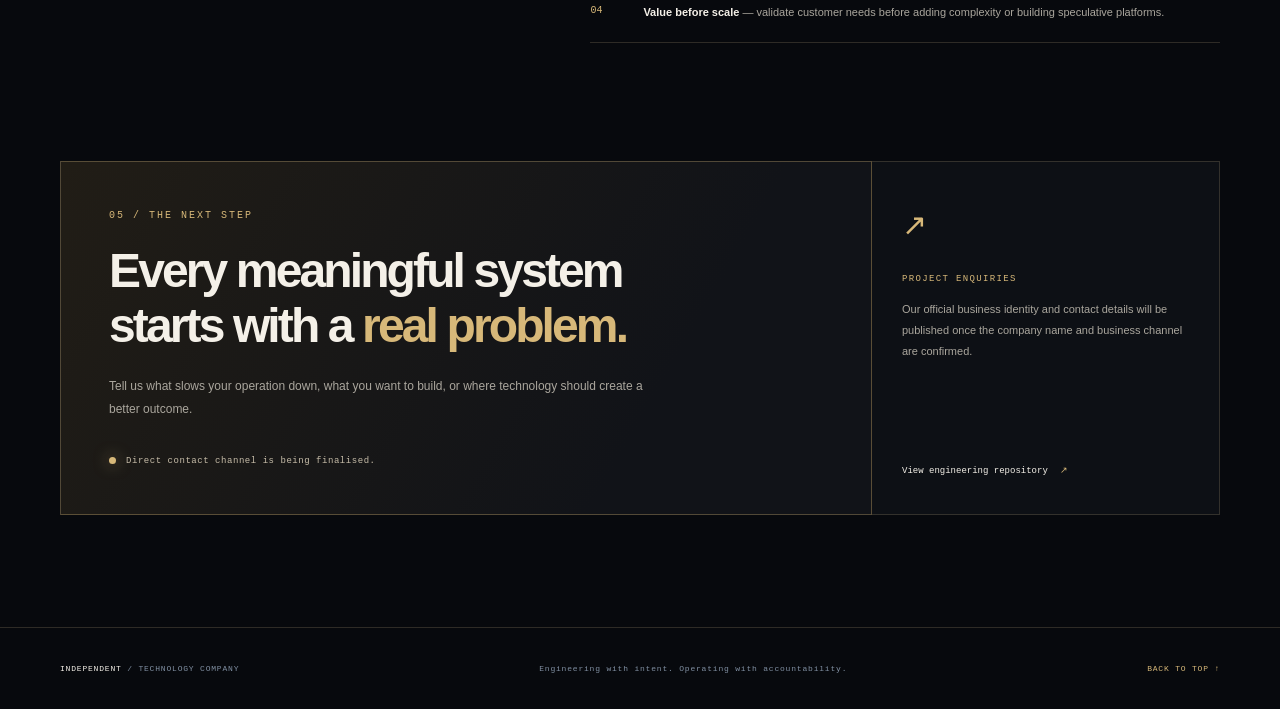
==== commit d73a26ce: "Elevate company website visual identity and deployment metadata" ====
--- a/web/index.html
+++ b/web/index.html
@@ -4,8 +4,8 @@
   <meta charset="utf-8">
   <meta name="viewport" content="width=device-width, initial-scale=1">
   <meta name="description" content="Independent technology company building intelligent software, automation systems and practical AI for modern operations.">
-  <meta name="theme-color" content="#080d18">
-  <meta property="og:type" content="website">
+  <meta name="theme-color" content="#07090d">\n  <link rel="canonical" href="https://autonomous-tech-company.pages.dev/">\n  <link rel="alternate" hreflang="en" href="https://autonomous-tech-company.pages.dev/">\n  <link rel="alternate" hreflang="ar" href="https://autonomous-tech-company.pages.dev/ar/">\n  <link rel="alternate" hreflang="x-default" href="https://autonomous-tech-company.pages.dev/">
+  <meta property="og:type" content="website">\n  <meta property="og:url" content="https://autonomous-tech-company.pages.dev/">\n  <meta name="twitter:card" content="summary_large_image">
   <meta property="og:title" content="Independent Technology Company">
   <meta property="og:description" content="Software engineering, intelligent automation and applied AI systems.">
   <title>Independent Technology Company — Software, Automation & AI</title>
--- a/web/styles.css
+++ b/web/styles.css
@@ -1 +1,16 @@
-:root{color-scheme:dark;--bg:#080d18;--surface:#0e1727;--surface2:#111e31;--line:rgba(174,197,222,.15);--text:#f3f6fb;--muted:#9baabd;--teal:#75e0ce;--ice:#b9d8e8;--gold:#d9bd83;--mono:"DM Mono",ui-monospace,monospace;--sans:"Manrope",Inter,system-ui,sans-serif}*{box-sizing:border-box}html{scroll-behavior:smooth;scroll-padding-top:92px}body{margin:0;background:var(--bg);color:var(--text);font-family:var(--sans);line-height:1.65;overflow-x:hidden}a{color:inherit}.ambient{position:absolute;z-index:-1;pointer-events:none;border-radius:50%;filter:blur(100px);opacity:.12}.ambient-one{width:440px;height:440px;right:-140px;top:170px;background:#238d9a}.ambient-two{width:350px;height:350px;left:-180px;top:1450px;background:#315c9a}.shell{width:min(1160px,calc(100% - 64px));margin-inline:auto}.site-header{height:84px;padding:0 max(32px,calc((100vw - 1160px)/2));display:flex;align-items:center;justify-content:space-between;border-bottom:1px solid var(--line);position:relative;z-index:5;background:rgba(8,13,24,.82);backdrop-filter:blur(18px)}.identity{display:flex;align-items:center;gap:13px;text-decoration:none}.identity-mark{width:37px;height:37px;border:1px solid rgba(117,224,206,.55);border-radius:10px;display:flex;align-items:center;justify-content:center;gap:3px;transform:rotate(0)}.identity-mark i{display:block;width:3px;border-radius:2px;background:var(--teal)}.identity-mark i:nth-child(1){height:10px}.identity-mark i:nth-child(2){height:19px}.identity-mark i:nth-child(3){height:14px}.identity-copy strong,.identity-copy small{display:block;line-height:1.4;letter-spacing:.13em}.identity-copy strong{font-size:12px;font-weight:800}.identity-copy small{font:9px var(--mono);color:var(--muted);letter-spacing:.16em}.primary-nav{display:flex;align-items:center;gap:31px}.primary-nav a{text-decoration:none;color:var(--muted);font-size:11px;font-weight:700;transition:color .2s}.primary-nav a:hover,.text-link:hover{color:var(--teal)}.primary-nav .nav-contact{border:1px solid var(--line);padding:11px 15px;border-radius:5px;color:var(--text)}.nav-contact span,.button span{color:var(--teal);margin-left:10px}.menu-toggle{display:none;background:none;border:0}.hero{min-height:690px;padding-top:112px;padding-bottom:74px;position:relative;display:grid;grid-template-columns:1.05fr .95fr;align-items:center}.hero-copy{position:relative;z-index:2}.kicker{font:10px var(--mono);letter-spacing:.17em;color:var(--teal);display:flex;align-items:center;gap:10px}.pulse,.status-dot{width:7px;height:7px;border-radius:50%;background:var(--teal);box-shadow:0 0 15px rgba(117,224,206,.7)}h1,h2,h3,p{margin-top:0}h1{font-size:clamp(54px,6.5vw,82px);line-height:1.06;letter-spacing:-.075em;margin:27px 0 24px;font-weight:700}h1 em,h2 em{font-style:normal;color:var(--teal)}.hero-intro{font-size:15px;line-height:1.9;color:var(--muted);max-width:520px}.hero-actions{display:flex;align-items:center;gap:27px;margin-top:34px}.button{display:inline-flex;align-items:center;text-decoration:none;font-size:11px;font-weight:800;padding:14px 18px;border-radius:4px;transition:transform .2s,background .2s}.button:hover{transform:translateY(-2px)}.button-primary{background:var(--teal);color:#07141a}.button-primary span{color:#07141a}.text-link{font-size:11px;font-weight:800;text-decoration:none;color:var(--text);transition:color .2s}.text-link span{color:var(--teal);margin-left:8px}.hero-proof{display:flex;align-items:center;gap:10px;margin-top:65px;font:9px var(--mono);color:#8292a8;flex-wrap:wrap}.proof-line{width:26px;height:1px;background:var(--teal)}.proof-dot{color:var(--teal)}.hero-visual{height:460px;position:relative;display:grid;place-items:center;isolation:isolate}.visual-grid{position:absolute;inset:25px 0;background-image:linear-gradient(rgba(154,190,210,.07) 1px,transparent 1px),linear-gradient(90deg,rgba(154,190,210,.07) 1px,transparent 1px);background-size:34px 34px;mask-image:radial-gradient(ellipse,black 15%,transparent 72%);z-index:-1}.visual-ring{position:absolute;border:1px solid rgba(117,224,206,.2);border-radius:50%;aspect-ratio:1}.ring-a{width:370px}.ring-b{width:290px;border-style:dashed;border-color:rgba(185,216,232,.25)}.ring-c{width:205px;border-color:rgba(117,224,206,.4)}.visual-core{width:140px;height:140px;border-radius:50%;border:1px solid rgba(117,224,206,.6);background:radial-gradient(circle at 35% 25%,#244c57,#0b1826 70%);box-shadow:0 0 75px rgba(56,177,166,.15),inset 0 0 35px rgba(117,224,206,.1);display:flex;flex-direction:column;align-items:center;justify-content:center;z-index:2}.core-glyph{font-size:43px;color:var(--teal);line-height:1}.visual-core span{font:8px/1.6 var(--mono);text-align:center;letter-spacing:.12em;color:#c0d4dc;margin-top:9px}.visual-tag{position:absolute;font:9px var(--mono);letter-spacing:.12em;color:#9aabba}.tag-top{top:40px;right:5px}.tag-bottom{bottom:36px;left:0}.tag-dot{display:inline-block;width:6px;height:6px;background:var(--teal);border-radius:50%;margin-right:8px}.orbit-node{position:absolute;width:9px;height:9px;border-radius:50%;background:var(--teal);box-shadow:0 0 20px var(--teal)}.node-a{top:74px;left:calc(50% - 4px)}.node-b{right:calc(50% - 188px);top:50%}.node-c{bottom:72px;left:calc(50% - 145px)}.hero-index{position:absolute;bottom:28px;left:0;display:flex;gap:12px;align-items:center;color:#718198;font:9px var(--mono);letter-spacing:.15em}.hero-index span:first-child{color:var(--teal)}.section-pad{padding:105px 0}.capabilities{background:#0b1321;border-top:1px solid var(--line);border-bottom:1px solid var(--line)}.section-heading{display:flex;justify-content:space-between;align-items:end;gap:35px;margin-bottom:45px}.section-heading h2,.systems-copy h2,.principles h2{font-size:clamp(35px,4.5vw,55px);line-height:1.14;letter-spacing:-.06em;margin:18px 0 0}.section-heading>p{max-width:330px;color:var(--muted);font-size:12px;line-height:1.9;margin-bottom:5px}.capability-grid{display:grid;grid-template-columns:repeat(4,1fr);gap:12px}.capability-card{min-height:275px;border:1px solid var(--line);background:linear-gradient(145deg,rgba(20,34,54,.9),rgba(12,20,34,.9));padding:23px 20px;display:flex;flex-direction:column;transition:border-color .2s,transform .2s}.capability-card:hover{border-color:rgba(117,224,206,.5);transform:translateY(-4px)}.capability-card.featured{background:linear-gradient(145deg,rgba(28,64,70,.6),rgba(12,25,39,.95));border-color:rgba(117,224,206,.35)}.card-top{display:flex;justify-content:space-between;color:#8395a9;font:10px var(--mono)}.card-icon{font-size:22px;color:var(--teal)}.capability-card h3{font-size:17px;letter-spacing:-.04em;margin:37px 0 10px}.capability-card p{font-size:11px;line-height:1.85;color:var(--muted);margin-bottom:23px}.capability-card>a{font:9px var(--mono);color:var(--teal);text-decoration:none;margin-top:auto}.capability-card>a span{margin-left:6px}.systems-section{overflow:hidden}.systems-layout{display:grid;grid-template-columns:.85fr 1.15fr;align-items:center;gap:50px}.systems-copy p{font-size:12px;line-height:2;color:var(--muted);max-width:430px;margin:24px 0}.systems-diagram{height:450px;position:relative;display:grid;place-items:center}.diagram-orbit{position:absolute;border:1px solid rgba(117,224,206,.2);border-radius:50%;aspect-ratio:1}.orbit-outer{width:370px}.orbit-inner{width:250px;border-style:dashed;border-color:rgba(185,216,232,.2)}.diagram-core{width:135px;height:135px;border-radius:50%;background:#132a39;border:1px solid rgba(117,224,206,.55);display:flex;flex-direction:column;align-items:center;justify-content:center;z-index:2;box-shadow:0 0 55px rgba(117,224,206,.1)}.diagram-core span{font:8px var(--mono);color:var(--teal);letter-spacing:.2em}.diagram-core strong{font-size:10px;text-align:center;line-height:1.5;margin-top:8px;letter-spacing:.06em}.diagram-node{position:absolute;display:flex;flex-direction:column;align-items:center;gap:5px;background:var(--bg);padding:8px 13px;border:1px solid var(--line);min-width:95px}.diagram-node b{font:9px var(--mono);color:var(--teal)}.diagram-node span{font:9px var(--mono);letter-spacing:.08em;color:#b9c6d5}.people{top:18px;left:calc(50% - 48px)}.data{right:0;top:calc(50% - 25px)}.workflows{bottom:18px;left:calc(50% - 48px)}.agents{left:0;top:calc(50% - 25px)}.diagram-caption{position:absolute;bottom:0;font:8px var(--mono);letter-spacing:.16em;color:#72849a}.method{background:#0b1321;border-top:1px solid var(--line);border-bottom:1px solid var(--line)}.method-steps{display:grid;grid-template-columns:repeat(4,1fr);margin-top:58px;border-top:1px solid var(--line)}.method-steps article{padding:25px 22px 0 0;border-right:1px solid var(--line);margin-right:22px}.method-steps article:last-child{border:0;margin:0}.step-number{font:11px var(--mono);color:var(--teal)}.method-steps h3{font-size:17px;margin:22px 0 9px}.method-steps p{font-size:11px;line-height:1.9;color:var(--muted);max-width:220px}.principles-inner{display:grid;grid-template-columns:.85fr 1.15fr;gap:65px}.principle-list>div{display:grid;grid-template-columns:35px 1fr;gap:18px;padding:19px 0;border-bottom:1px solid var(--line)}.principle-list>div:first-child{border-top:1px solid var(--line)}.principle-list span{font:10px var(--mono);color:var(--teal);padding-top:3px}.principle-list p{font-size:11px;color:var(--muted);line-height:1.9;margin:0}.principle-list strong{color:var(--text)}.contact-section{padding-bottom:100px;display:grid;grid-template-columns:1.4fr .6fr}.contact-panel{background:linear-gradient(120deg,#142a38,#101c2c);border:1px solid rgba(117,224,206,.23);padding:48px}.contact-panel h2{font-size:clamp(32px,4vw,48px);letter-spacing:-.06em;line-height:1.15;margin:22px 0}.contact-panel>p{max-width:540px;font-size:12px;color:var(--muted);line-height:1.9}.contact-status{display:flex;align-items:center;gap:10px;margin-top:35px;font:9px var(--mono);letter-spacing:.06em;color:#b6c4d2}.contact-side{padding:38px 30px;background:#0e1725;border:1px solid var(--line);border-left:0;display:flex;flex-direction:column;align-items:flex-start}.contact-symbol{font-size:30px;color:var(--teal);margin-bottom:25px}.contact-side>span{font:9px var(--mono);letter-spacing:.15em;color:var(--teal)}.contact-side p{font-size:11px;line-height:1.9;color:var(--muted);margin:15px 0 25px}.contact-side>a{font:9px var(--mono);color:var(--text);text-decoration:none;margin-top:auto}.contact-side>a span{color:var(--teal);margin-left:7px}.site-footer{min-height:82px;padding:20px max(32px,calc((100vw - 1160px)/2));border-top:1px solid var(--line);display:flex;align-items:center;justify-content:space-between;gap:20px;color:#8190a3;font:8px var(--mono);letter-spacing:.1em}.footer-brand{text-decoration:none;color:var(--text);font-weight:500}.footer-brand span{color:#8190a3}.back-top{text-decoration:none;color:var(--teal)}@media(max-width:980px){.capability-grid{grid-template-columns:repeat(2,1fr)}.hero{grid-template-columns:1fr  .8fr}.hero-visual{transform:scale(.88)}.systems-layout{gap:20px}.contact-panel{padding:38px}.contact-side{padding:30px 22px}}@media(max-width:700px){.shell{width:min(100% - 40px,540px)}.site-header{height:72px;padding:0 20px}.menu-toggle{display:flex;flex-direction:column;gap:5px;padding:10px;cursor:pointer}.menu-toggle span{display:block;width:21px;height:1px;background:var(--teal)}.primary-nav{display:none;position:absolute;top:71px;left:0;right:0;background:#0c1524;border-bottom:1px solid var(--line);padding:20px;flex-direction:column;align-items:stretch;gap:18px}.primary-nav.open{display:flex}.primary-nav a{font-size:12px}.primary-nav .nav-contact{text-align:center}.hero{display:flex;flex-direction:column;align-items:stretch;padding-top:82px;padding-bottom:65px;min-height:auto}.hero h1{font-size:clamp(51px,14vw,70px)}.hero-intro{font-size:13px}.hero-actions{align-items:flex-start;flex-direction:column;gap:19px}.hero-proof{margin-top:40px;gap:7px;font-size:8px}.hero-visual{height:350px;transform:none;margin-top:25px}.ring-a{width:290px}.ring-b{width:230px}.ring-c{width:165px}.visual-core{width:115px;height:115px}.tag-top{right:0;top:17px}.tag-bottom{bottom:12px}.node-a{top:48px}.node-b{right:calc(50% - 148px)}.node-c{bottom:45px;left:calc(50% - 112px)}.hero-index{bottom:10px}.section-pad{padding:75px 0}.section-heading{display:block;margin-bottom:30px}.section-heading h2,.systems-copy h2,.principles h2{font-size:39px}.section-heading>p{margin-top:19px}.capability-grid{grid-template-columns:1fr}.capability-card{min-height:220px}.capability-card h3{margin-top:23px}.systems-layout,.principles-inner{grid-template-columns:1fr;gap:30px}.systems-diagram{height:370px;transform:scale(.92);margin-inline:-12px}.orbit-outer{width:310px}.orbit-inner{width:210px}.method-steps{grid-template-columns:1fr 1fr;gap:25px 15px;margin-top:38px}.method-steps article{margin:0;padding:18px 12px 0 0}.method-steps article:nth-child(2){border-right:0}.method-steps h3{margin-top:13px}.principles-inner{gap:35px}.contact-section{grid-template-columns:1fr;padding-bottom:65px}.contact-panel{padding:30px 24px}.contact-panel h2{font-size:36px}.contact-side{border-left:1px solid var(--line);border-top:0;min-height:230px}.site-footer{padding:22px 20px;align-items:flex-start;flex-direction:column;gap:11px}.back-top{align-self:flex-end}}@media(prefers-reduced-motion:reduce){html{scroll-behavior:auto}*,*:before,*:after{transition:none!important;animation:none!important}}+:root{color-scheme:dark;--bg:#080d18;--surface:#0e1727;--surface2:#111e31;--line:rgba(174,197,222,.15);--text:#f3f6fb;--muted:#9baabd;--teal:#75e0ce;--ice:#b9d8e8;--gold:#d9bd83;--mono:"DM Mono",ui-monospace,monospace;--sans:"Manrope",Inter,system-ui,sans-serif}*{box-sizing:border-box}html{scroll-behavior:smooth;scroll-padding-top:92px}body{margin:0;background:var(--bg);color:var(--text);font-family:var(--sans);line-height:1.65;overflow-x:hidden}a{color:inherit}.ambient{position:absolute;z-index:-1;pointer-events:none;border-radius:50%;filter:blur(100px);opacity:.12}.ambient-one{width:440px;height:440px;right:-140px;top:170px;background:#238d9a}.ambient-two{width:350px;height:350px;left:-180px;top:1450px;background:#315c9a}.shell{width:min(1160px,calc(100% - 64px));margin-inline:auto}.site-header{height:84px;padding:0 max(32px,calc((100vw - 1160px)/2));display:flex;align-items:center;justify-content:space-between;border-bottom:1px solid var(--line);position:relative;z-index:5;background:rgba(8,13,24,.82);backdrop-filter:blur(18px)}.identity{display:flex;align-items:center;gap:13px;text-decoration:none}.identity-mark{width:37px;height:37px;border:1px solid rgba(117,224,206,.55);border-radius:10px;display:flex;align-items:center;justify-content:center;gap:3px;transform:rotate(0)}.identity-mark i{display:block;width:3px;border-radius:2px;background:var(--teal)}.identity-mark i:nth-child(1){height:10px}.identity-mark i:nth-child(2){height:19px}.identity-mark i:nth-child(3){height:14px}.identity-copy strong,.identity-copy small{display:block;line-height:1.4;letter-spacing:.13em}.identity-copy strong{font-size:12px;font-weight:800}.identity-copy small{font:9px var(--mono);color:var(--muted);letter-spacing:.16em}.primary-nav{display:flex;align-items:center;gap:31px}.primary-nav a{text-decoration:none;color:var(--muted);font-size:11px;font-weight:700;transition:color .2s}.primary-nav a:hover,.text-link:hover{color:var(--teal)}.primary-nav .nav-contact{border:1px solid var(--line);padding:11px 15px;border-radius:5px;color:var(--text)}.nav-contact span,.button span{color:var(--teal);margin-left:10px}.menu-toggle{display:none;background:none;border:0}.hero{min-height:690px;padding-top:112px;padding-bottom:74px;position:relative;display:grid;grid-template-columns:1.05fr .95fr;align-items:center}.hero-copy{position:relative;z-index:2}.kicker{font:10px var(--mono);letter-spacing:.17em;color:var(--teal);display:flex;align-items:center;gap:10px}.pulse,.status-dot{width:7px;height:7px;border-radius:50%;background:var(--teal);box-shadow:0 0 15px rgba(117,224,206,.7)}h1,h2,h3,p{margin-top:0}h1{font-size:clamp(54px,6.5vw,82px);line-height:1.06;letter-spacing:-.075em;margin:27px 0 24px;font-weight:700}h1 em,h2 em{font-style:normal;color:var(--teal)}.hero-intro{font-size:15px;line-height:1.9;color:var(--muted);max-width:520px}.hero-actions{display:flex;align-items:center;gap:27px;margin-top:34px}.button{display:inline-flex;align-items:center;text-decoration:none;font-size:11px;font-weight:800;padding:14px 18px;border-radius:4px;transition:transform .2s,background .2s}.button:hover{transform:translateY(-2px)}.button-primary{background:var(--teal);color:#07141a}.button-primary span{color:#07141a}.text-link{font-size:11px;font-weight:800;text-decoration:none;color:var(--text);transition:color .2s}.text-link span{color:var(--teal);margin-left:8px}.hero-proof{display:flex;align-items:center;gap:10px;margin-top:65px;font:9px var(--mono);color:#8292a8;flex-wrap:wrap}.proof-line{width:26px;height:1px;background:var(--teal)}.proof-dot{color:var(--teal)}.hero-visual{height:460px;position:relative;display:grid;place-items:center;isolation:isolate}.visual-grid{position:absolute;inset:25px 0;background-image:linear-gradient(rgba(154,190,210,.07) 1px,transparent 1px),linear-gradient(90deg,rgba(154,190,210,.07) 1px,transparent 1px);background-size:34px 34px;mask-image:radial-gradient(ellipse,black 15%,transparent 72%);z-index:-1}.visual-ring{position:absolute;border:1px solid rgba(117,224,206,.2);border-radius:50%;aspect-ratio:1}.ring-a{width:370px}.ring-b{width:290px;border-style:dashed;border-color:rgba(185,216,232,.25)}.ring-c{width:205px;border-color:rgba(117,224,206,.4)}.visual-core{width:140px;height:140px;border-radius:50%;border:1px solid rgba(117,224,206,.6);background:radial-gradient(circle at 35% 25%,#244c57,#0b1826 70%);box-shadow:0 0 75px rgba(56,177,166,.15),inset 0 0 35px rgba(117,224,206,.1);display:flex;flex-direction:column;align-items:center;justify-content:center;z-index:2}.core-glyph{font-size:43px;color:var(--teal);line-height:1}.visual-core span{font:8px/1.6 var(--mono);text-align:center;letter-spacing:.12em;color:#c0d4dc;margin-top:9px}.visual-tag{position:absolute;font:9px var(--mono);letter-spacing:.12em;color:#9aabba}.tag-top{top:40px;right:5px}.tag-bottom{bottom:36px;left:0}.tag-dot{display:inline-block;width:6px;height:6px;background:var(--teal);border-radius:50%;margin-right:8px}.orbit-node{position:absolute;width:9px;height:9px;border-radius:50%;background:var(--teal);box-shadow:0 0 20px var(--teal)}.node-a{top:74px;left:calc(50% - 4px)}.node-b{right:calc(50% - 188px);top:50%}.node-c{bottom:72px;left:calc(50% - 145px)}.hero-index{position:absolute;bottom:28px;left:0;display:flex;gap:12px;align-items:center;color:#718198;font:9px var(--mono);letter-spacing:.15em}.hero-index span:first-child{color:var(--teal)}.section-pad{padding:105px 0}.capabilities{background:#0b1321;border-top:1px solid var(--line);border-bottom:1px solid var(--line)}.section-heading{display:flex;justify-content:space-between;align-items:end;gap:35px;margin-bottom:45px}.section-heading h2,.systems-copy h2,.principles h2{font-size:clamp(35px,4.5vw,55px);line-height:1.14;letter-spacing:-.06em;margin:18px 0 0}.section-heading>p{max-width:330px;color:var(--muted);font-size:12px;line-height:1.9;margin-bottom:5px}.capability-grid{display:grid;grid-template-columns:repeat(4,1fr);gap:12px}.capability-card{min-height:275px;border:1px solid var(--line);background:linear-gradient(145deg,rgba(20,34,54,.9),rgba(12,20,34,.9));padding:23px 20px;display:flex;flex-direction:column;transition:border-color .2s,transform .2s}.capability-card:hover{border-color:rgba(117,224,206,.5);transform:translateY(-4px)}.capability-card.featured{background:linear-gradient(145deg,rgba(28,64,70,.6),rgba(12,25,39,.95));border-color:rgba(117,224,206,.35)}.card-top{display:flex;justify-content:space-between;color:#8395a9;font:10px var(--mono)}.card-icon{font-size:22px;color:var(--teal)}.capability-card h3{font-size:17px;letter-spacing:-.04em;margin:37px 0 10px}.capability-card p{font-size:11px;line-height:1.85;color:var(--muted);margin-bottom:23px}.capability-card>a{font:9px var(--mono);color:var(--teal);text-decoration:none;margin-top:auto}.capability-card>a span{margin-left:6px}.systems-section{overflow:hidden}.systems-layout{display:grid;grid-template-columns:.85fr 1.15fr;align-items:center;gap:50px}.systems-copy p{font-size:12px;line-height:2;color:var(--muted);max-width:430px;margin:24px 0}.systems-diagram{height:450px;position:relative;display:grid;place-items:center}.diagram-orbit{position:absolute;border:1px solid rgba(117,224,206,.2);border-radius:50%;aspect-ratio:1}.orbit-outer{width:370px}.orbit-inner{width:250px;border-style:dashed;border-color:rgba(185,216,232,.2)}.diagram-core{width:135px;height:135px;border-radius:50%;background:#132a39;border:1px solid rgba(117,224,206,.55);display:flex;flex-direction:column;align-items:center;justify-content:center;z-index:2;box-shadow:0 0 55px rgba(117,224,206,.1)}.diagram-core span{font:8px var(--mono);color:var(--teal);letter-spacing:.2em}.diagram-core strong{font-size:10px;text-align:center;line-height:1.5;margin-top:8px;letter-spacing:.06em}.diagram-node{position:absolute;display:flex;flex-direction:column;align-items:center;gap:5px;background:var(--bg);padding:8px 13px;border:1px solid var(--line);min-width:95px}.diagram-node b{font:9px var(--mono);color:var(--teal)}.diagram-node span{font:9px var(--mono);letter-spacing:.08em;color:#b9c6d5}.people{top:18px;left:calc(50% - 48px)}.data{right:0;top:calc(50% - 25px)}.workflows{bottom:18px;left:calc(50% - 48px)}.agents{left:0;top:calc(50% - 25px)}.diagram-caption{position:absolute;bottom:0;font:8px var(--mono);letter-spacing:.16em;color:#72849a}.method{background:#0b1321;border-top:1px solid var(--line);border-bottom:1px solid var(--line)}.method-steps{display:grid;grid-template-columns:repeat(4,1fr);margin-top:58px;border-top:1px solid var(--line)}.method-steps article{padding:25px 22px 0 0;border-right:1px solid var(--line);margin-right:22px}.method-steps article:last-child{border:0;margin:0}.step-number{font:11px var(--mono);color:var(--teal)}.method-steps h3{font-size:17px;margin:22px 0 9px}.method-steps p{font-size:11px;line-height:1.9;color:var(--muted);max-width:220px}.principles-inner{display:grid;grid-template-columns:.85fr 1.15fr;gap:65px}.principle-list>div{display:grid;grid-template-columns:35px 1fr;gap:18px;padding:19px 0;border-bottom:1px solid var(--line)}.principle-list>div:first-child{border-top:1px solid var(--line)}.principle-list span{font:10px var(--mono);color:var(--teal);padding-top:3px}.principle-list p{font-size:11px;color:var(--muted);line-height:1.9;margin:0}.principle-list strong{color:var(--text)}.contact-section{padding-bottom:100px;display:grid;grid-template-columns:1.4fr .6fr}.contact-panel{background:linear-gradient(120deg,#142a38,#101c2c);border:1px solid rgba(117,224,206,.23);padding:48px}.contact-panel h2{font-size:clamp(32px,4vw,48px);letter-spacing:-.06em;line-height:1.15;margin:22px 0}.contact-panel>p{max-width:540px;font-size:12px;color:var(--muted);line-height:1.9}.contact-status{display:flex;align-items:center;gap:10px;margin-top:35px;font:9px var(--mono);letter-spacing:.06em;color:#b6c4d2}.contact-side{padding:38px 30px;background:#0e1725;border:1px solid var(--line);border-left:0;display:flex;flex-direction:column;align-items:flex-start}.contact-symbol{font-size:30px;color:var(--teal);margin-bottom:25px}.contact-side>span{font:9px var(--mono);letter-spacing:.15em;color:var(--teal)}.contact-side p{font-size:11px;line-height:1.9;color:var(--muted);margin:15px 0 25px}.contact-side>a{font:9px var(--mono);color:var(--text);text-decoration:none;margin-top:auto}.contact-side>a span{color:var(--teal);margin-left:7px}.site-footer{min-height:82px;padding:20px max(32px,calc((100vw - 1160px)/2));border-top:1px solid var(--line);display:flex;align-items:center;justify-content:space-between;gap:20px;color:#8190a3;font:8px var(--mono);letter-spacing:.1em}.footer-brand{text-decoration:none;color:var(--text);font-weight:500}.footer-brand span{color:#8190a3}.back-top{text-decoration:none;color:var(--teal)}@media(max-width:980px){.capability-grid{grid-template-columns:repeat(2,1fr)}.hero{grid-template-columns:1fr  .8fr}.hero-visual{transform:scale(.88)}.systems-layout{gap:20px}.contact-panel{padding:38px}.contact-side{padding:30px 22px}}@media(max-width:700px){.shell{width:min(100% - 40px,540px)}.site-header{height:72px;padding:0 20px}.menu-toggle{display:flex;flex-direction:column;gap:5px;padding:10px;cursor:pointer}.menu-toggle span{display:block;width:21px;height:1px;background:var(--teal)}.primary-nav{display:none;position:absolute;top:71px;left:0;right:0;background:#0c1524;border-bottom:1px solid var(--line);padding:20px;flex-direction:column;align-items:stretch;gap:18px}.primary-nav.open{display:flex}.primary-nav a{font-size:12px}.primary-nav .nav-contact{text-align:center}.hero{display:flex;flex-direction:column;align-items:stretch;padding-top:82px;padding-bottom:65px;min-height:auto}.hero h1{font-size:clamp(51px,14vw,70px)}.hero-intro{font-size:13px}.hero-actions{align-items:flex-start;flex-direction:column;gap:19px}.hero-proof{margin-top:40px;gap:7px;font-size:8px}.hero-visual{height:350px;transform:none;margin-top:25px}.ring-a{width:290px}.ring-b{width:230px}.ring-c{width:165px}.visual-core{width:115px;height:115px}.tag-top{right:0;top:17px}.tag-bottom{bottom:12px}.node-a{top:48px}.node-b{right:calc(50% - 148px)}.node-c{bottom:45px;left:calc(50% - 112px)}.hero-index{bottom:10px}.section-pad{padding:75px 0}.section-heading{display:block;margin-bottom:30px}.section-heading h2,.systems-copy h2,.principles h2{font-size:39px}.section-heading>p{margin-top:19px}.capability-grid{grid-template-columns:1fr}.capability-card{min-height:220px}.capability-card h3{margin-top:23px}.systems-layout,.principles-inner{grid-template-columns:1fr;gap:30px}.systems-diagram{height:370px;transform:scale(.92);margin-inline:-12px}.orbit-outer{width:310px}.orbit-inner{width:210px}.method-steps{grid-template-columns:1fr 1fr;gap:25px 15px;margin-top:38px}.method-steps article{margin:0;padding:18px 12px 0 0}.method-steps article:nth-child(2){border-right:0}.method-steps h3{margin-top:13px}.principles-inner{gap:35px}.contact-section{grid-template-columns:1fr;padding-bottom:65px}.contact-panel{padding:30px 24px}.contact-panel h2{font-size:36px}.contact-side{border-left:1px solid var(--line);border-top:0;min-height:230px}.site-footer{padding:22px 20px;align-items:flex-start;flex-direction:column;gap:11px}.back-top{align-self:flex-end}}@media(prefers-reduced-motion:reduce){html{scroll-behavior:auto}*,*:before,*:after{transition:none!important;animation:none!important}}
+/* Premium identity refinement — November 2026 */
+:root{--bg:#07090d;--surface:#101319;--surface2:#171b22;--line:rgba(213,190,143,.19);--text:#f4f0e8;--muted:#a7a39b;--teal:#d7b879;--ice:#e8d8b5;--gold:#d7b879;--mono:ui-monospace,SFMono-Regular,Consolas,monospace;--sans:Inter,Arial,system-ui,sans-serif}
+body{background:radial-gradient(ellipse at 78% 14%,rgba(126,94,43,.12),transparent 32%),#07090d;color:var(--text)}
+.ambient{opacity:.08}.ambient-one{background:#c49b55}.ambient-two{background:#6d5a3a}
+.site-header{background:rgba(7,9,13,.88);border-color:var(--line)}
+.identity-mark{border-radius:2px;border-color:rgba(215,184,121,.75);transform:rotate(45deg);width:34px;height:34px}.identity-mark i{background:var(--gold);transform:rotate(-45deg);width:2px}.identity-copy strong{letter-spacing:.19em}.identity-copy small{letter-spacing:.12em}
+.primary-nav a:hover,.text-link:hover{color:var(--gold)}.primary-nav .nav-contact{border-color:rgba(215,184,121,.42);border-radius:2px}.nav-contact span,.button span,.text-link span{color:var(--gold)}
+.hero{min-height:730px;padding-top:120px}.kicker{color:var(--gold);letter-spacing:.2em}.pulse,.status-dot{background:var(--gold);box-shadow:0 0 15px rgba(215,184,121,.65)}
+h1{font-size:clamp(58px,7vw,94px);font-weight:650;letter-spacing:-.078em;line-height:1.01}h1 em,h2 em{color:var(--gold)}.hero-intro{font-size:14px;max-width:490px;color:#aaa69d}.button{border-radius:2px;letter-spacing:.03em}.button-primary{background:linear-gradient(135deg,#e6d1a5,#c4a365);color:#15120d;box-shadow:0 8px 28px rgba(173,135,70,.12)}.button-primary span{color:#15120d}.hero-proof{color:#8e8a81}.proof-line{background:var(--gold)}.proof-dot{color:var(--gold)}
+.hero-visual{height:500px}.visual-grid{background-image:linear-gradient(rgba(215,184,121,.08) 1px,transparent 1px),linear-gradient(90deg,rgba(215,184,121,.08) 1px,transparent 1px)}.visual-ring{border-color:rgba(215,184,121,.22)}.ring-b{border-color:rgba(232,216,181,.24)}.ring-c{border-color:rgba(215,184,121,.5)}.visual-core{border-radius:2px;width:154px;height:154px;background:radial-gradient(circle at 50% 38%,#55452c,#17140f 74%);border-color:rgba(215,184,121,.7);box-shadow:0 0 90px rgba(173,135,70,.13),inset 0 0 40px rgba(215,184,121,.12)}.core-glyph{color:var(--gold)}.visual-core span{color:#e2d4b7}.orbit-node{background:var(--gold);box-shadow:0 0 18px var(--gold)}.visual-tag{color:#aaa18f}.tag-dot{background:var(--gold)}.hero-index span:first-child{color:var(--gold)}
+.section-pad{padding:118px 0}.capabilities,.method{background:linear-gradient(180deg,#0c0f14,#090b0f);border-color:var(--line)}.section-heading h2,.systems-copy h2,.principles h2{font-weight:570;letter-spacing:-.065em}.section-heading>p{color:#aaa69d}.capability-grid{gap:14px}.capability-card{background:linear-gradient(145deg,rgba(24,26,30,.96),rgba(12,14,18,.98));border-color:rgba(215,184,121,.16);padding:26px 23px;min-height:300px}.capability-card:hover{border-color:rgba(215,184,121,.55)}.capability-card.featured{background:linear-gradient(145deg,rgba(65,51,30,.48),rgba(15,17,21,.98));border-color:rgba(215,184,121,.42)}.card-icon{color:var(--gold)}.capability-card h3{font-size:18px;font-weight:550}.capability-card p{color:#aaa69d}.capability-card>a{color:var(--gold)}
+.systems-section{background:radial-gradient(ellipse at 70% 50%,rgba(128,94,43,.08),transparent 38%)}.diagram-orbit{border-color:rgba(215,184,121,.24)}.orbit-inner{border-color:rgba(232,216,181,.22)}.diagram-core{border-radius:2px;background:linear-gradient(145deg,#3d3323,#15130f);border-color:rgba(215,184,121,.65);box-shadow:0 0 55px rgba(173,135,70,.12)}.diagram-core span,.diagram-node b{color:var(--gold)}.diagram-node{background:#0b0d11;border-color:rgba(215,184,121,.22)}.diagram-node span{color:#d0c8b9}.diagram-caption{color:#8e8678}
+.method-steps{border-color:var(--line)}.method-steps article{border-color:var(--line)}.step-number,.principle-list span{color:var(--gold)}.method-steps p,.principle-list p{color:#aaa69d}.principle-list>div{border-color:var(--line)}
+.contact-section{padding-bottom:112px}.contact-panel{background:linear-gradient(120deg,#211d16,#111318 72%);border-color:rgba(215,184,121,.32)}.contact-panel>p,.contact-side p{color:#aaa69d}.contact-status{color:#c7bda9}.contact-side{background:#0d1015;border-color:var(--line)}.contact-symbol,.contact-side>span{color:var(--gold)}.contact-side>a span{color:var(--gold)}.site-footer{border-color:var(--line)}.back-top{color:var(--gold)}
+@media(max-width:700px){.hero{padding-top:78px}.hero-visual{height:340px}.visual-core{width:124px;height:124px}.section-pad{padding:82px 0}.capability-card{min-height:235px}}
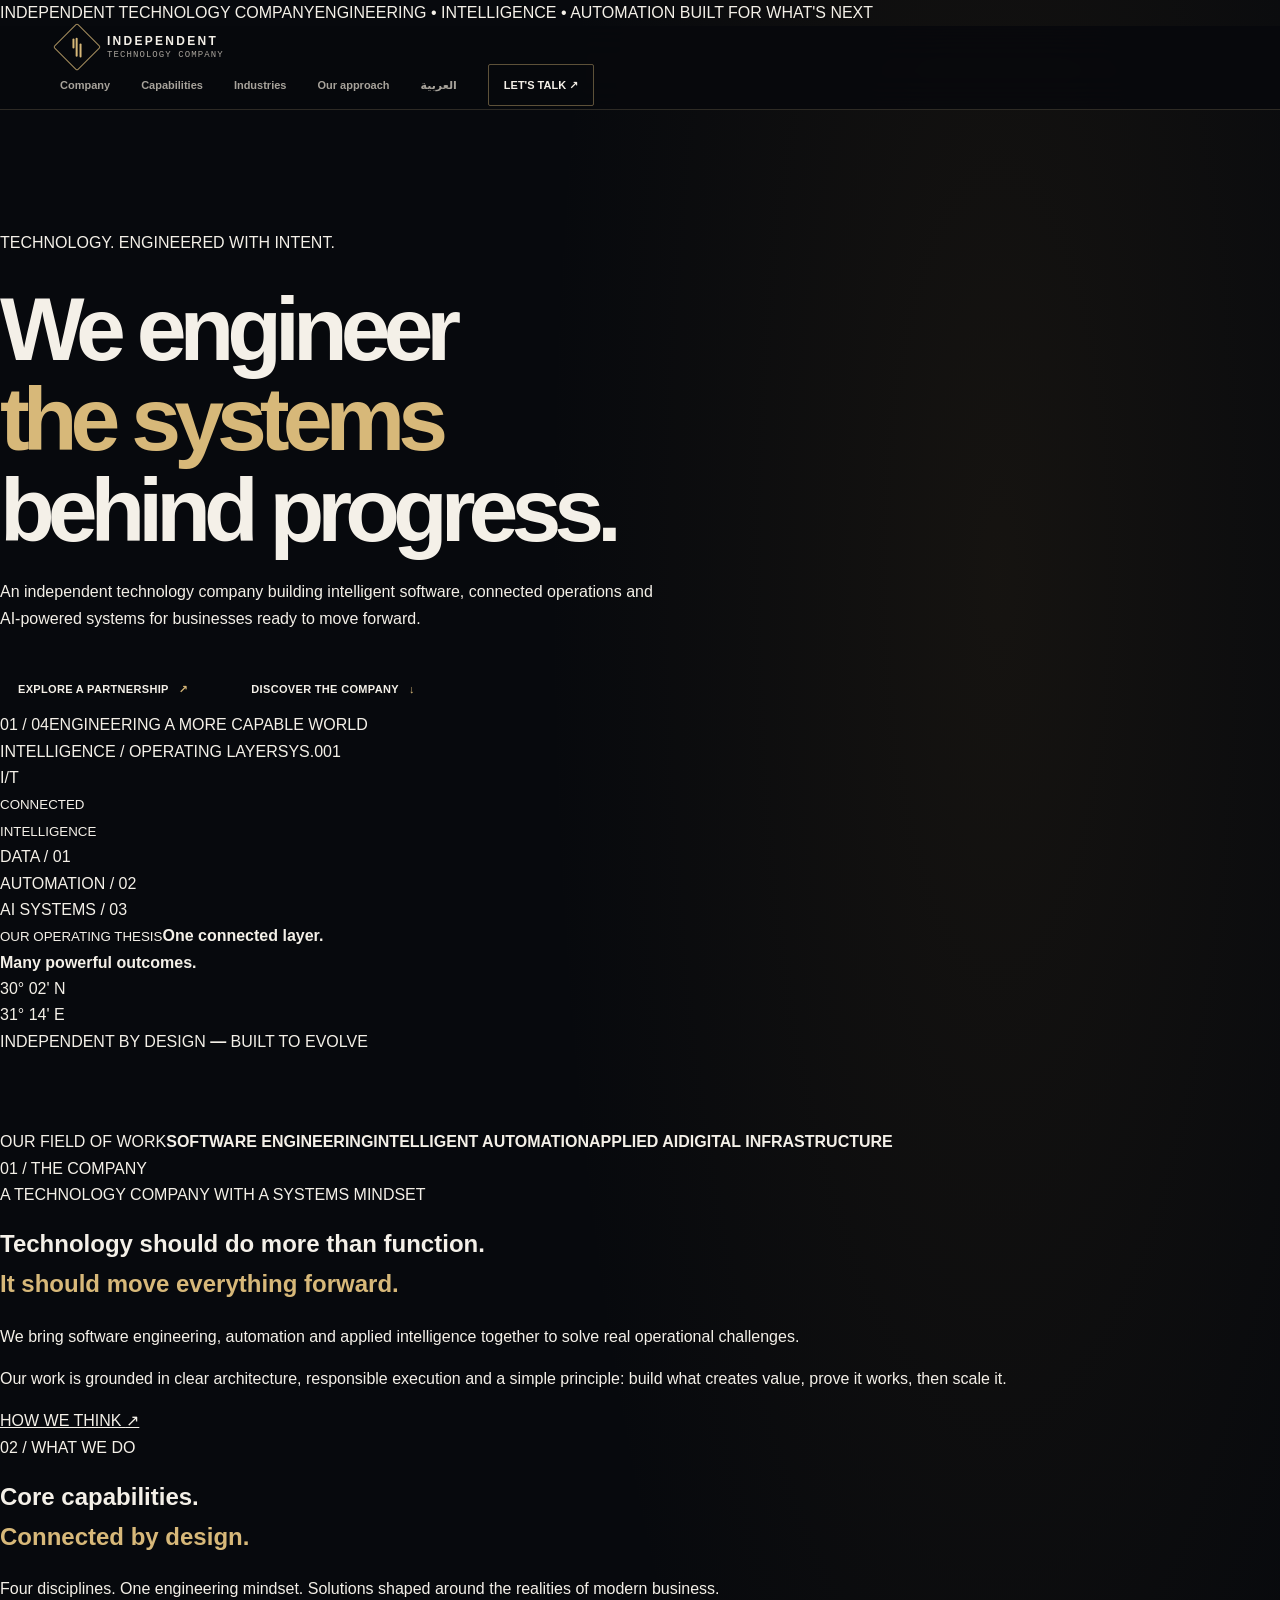
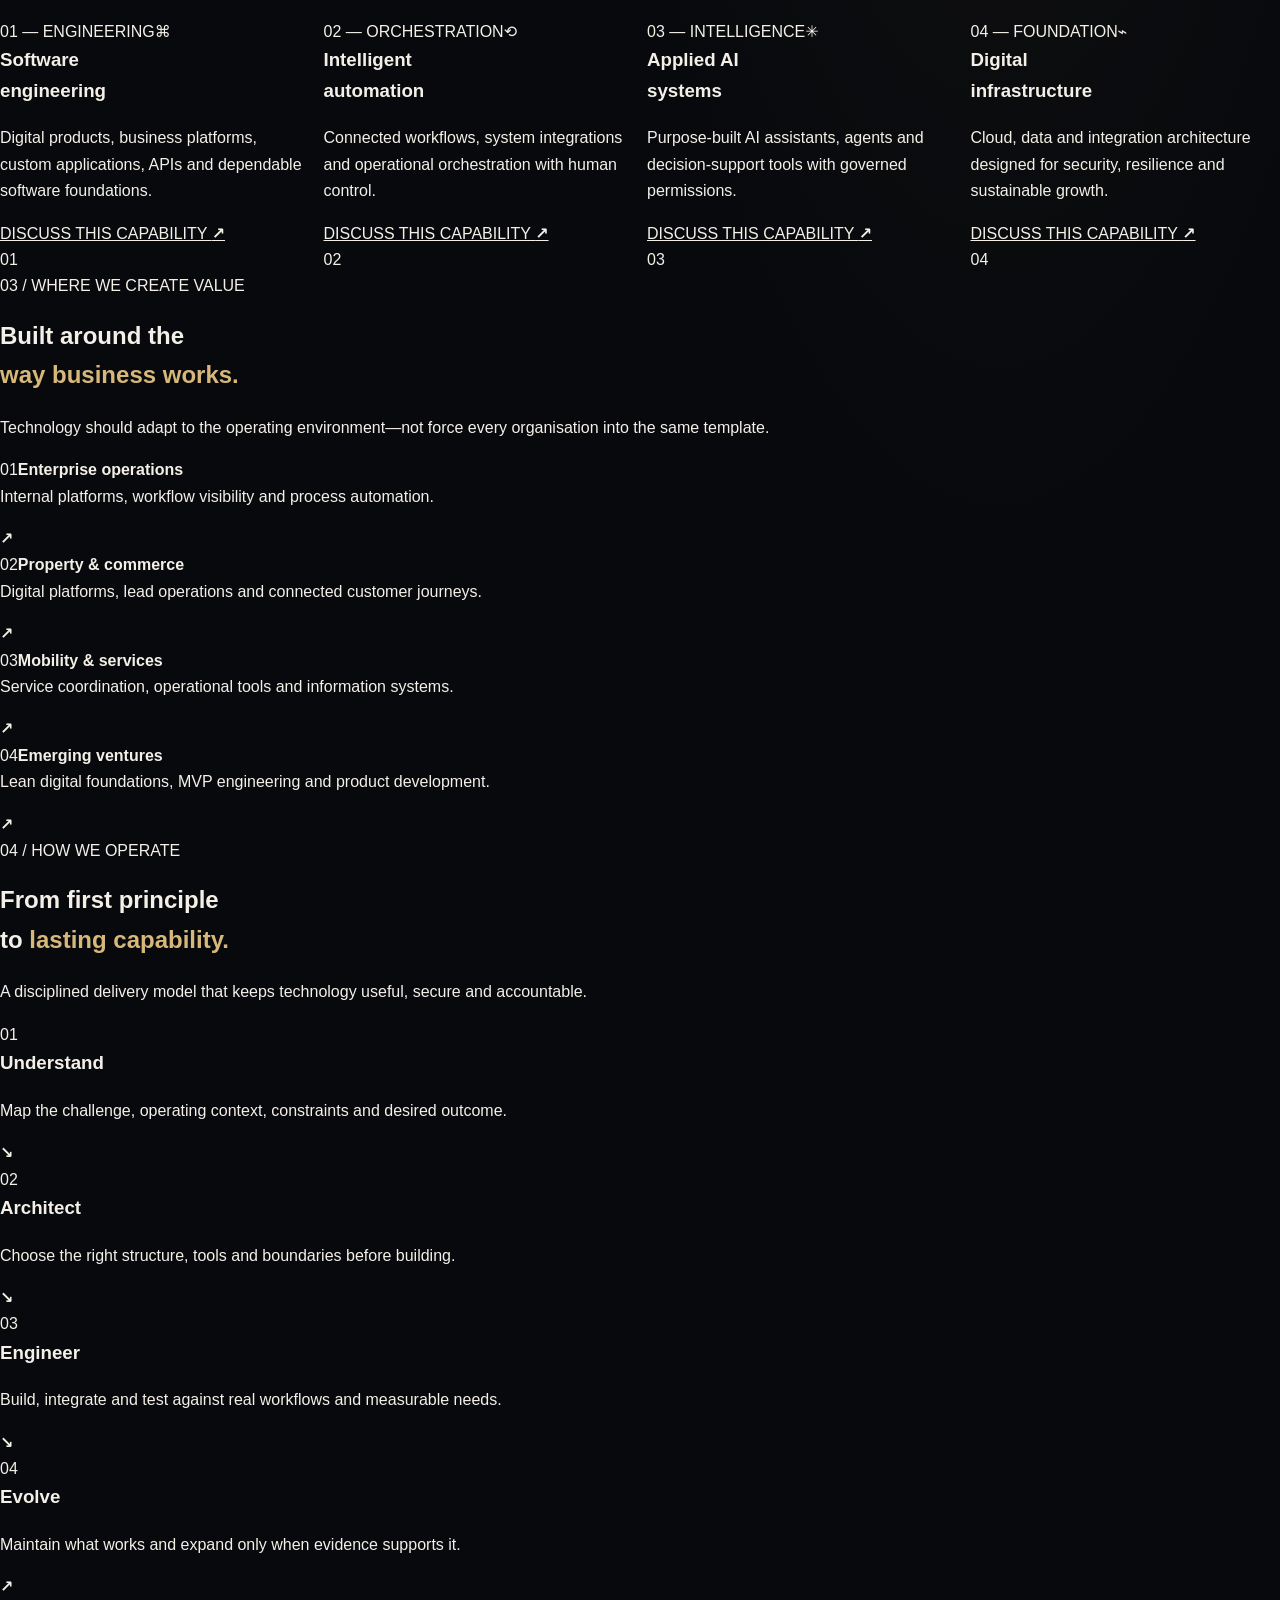
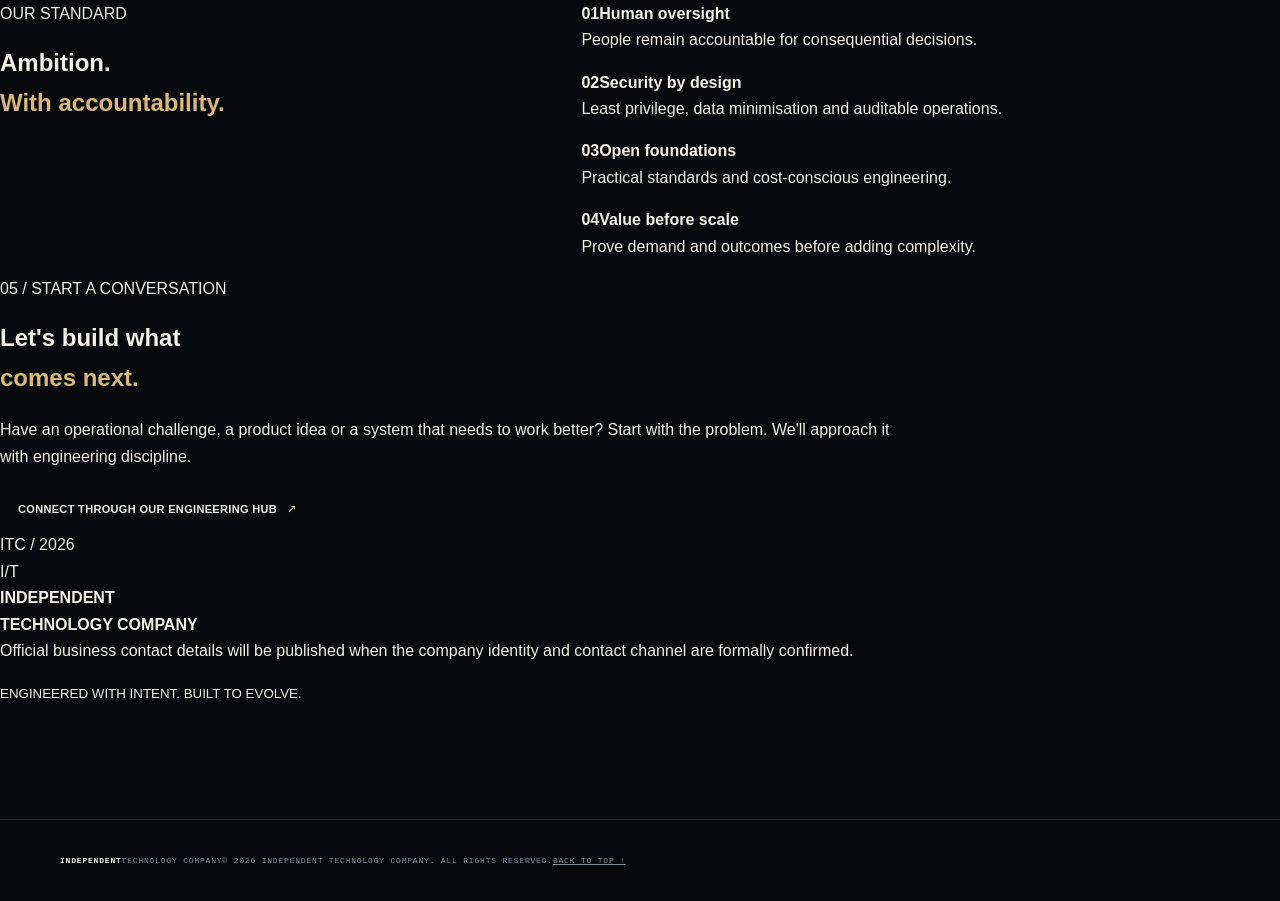
==== commit 92e47e64: "Rebuild website as a premium corporate technology company" ====
--- a/web/index.html
+++ b/web/index.html
@@ -1,94 +1,46 @@
 <!doctype html>
 <html lang="en" dir="ltr">
 <head>
-  <meta charset="utf-8">
-  <meta name="viewport" content="width=device-width, initial-scale=1">
-  <meta name="description" content="Independent technology company building intelligent software, automation systems and practical AI for modern operations.">
-  <meta name="theme-color" content="#07090d">\n  <link rel="canonical" href="https://autonomous-tech-company.pages.dev/">\n  <link rel="alternate" hreflang="en" href="https://autonomous-tech-company.pages.dev/">\n  <link rel="alternate" hreflang="ar" href="https://autonomous-tech-company.pages.dev/ar/">\n  <link rel="alternate" hreflang="x-default" href="https://autonomous-tech-company.pages.dev/">
-  <meta property="og:type" content="website">\n  <meta property="og:url" content="https://autonomous-tech-company.pages.dev/">\n  <meta name="twitter:card" content="summary_large_image">
-  <meta property="og:title" content="Independent Technology Company">
-  <meta property="og:description" content="Software engineering, intelligent automation and applied AI systems.">
-  <title>Independent Technology Company — Software, Automation & AI</title>
-  <link rel="icon" href="favicon.svg" type="image/svg+xml">
-  <link rel="stylesheet" href="styles.css">
+<meta charset="utf-8"><meta name="viewport" content="width=device-width, initial-scale=1">
+<meta name="description" content="An independent technology company engineering intelligent software, automation and digital operating systems.">
+<meta name="theme-color" content="#080a0d">
+<link rel="canonical" href="https://autonomous-tech-company.pages.dev/">
+<link rel="alternate" hreflang="en" href="https://autonomous-tech-company.pages.dev/"><link rel="alternate" hreflang="ar" href="https://autonomous-tech-company.pages.dev/ar/"><link rel="alternate" hreflang="x-default" href="https://autonomous-tech-company.pages.dev/">
+<meta property="og:type" content="website"><meta property="og:title" content="Independent Technology Company"><meta property="og:description" content="Engineering intelligent software, automation and digital operating systems."><meta property="og:url" content="https://autonomous-tech-company.pages.dev/"><meta name="twitter:card" content="summary_large_image">
+<title>Independent Technology Company | Engineering Intelligent Systems</title><link rel="icon" href="favicon.svg" type="image/svg+xml"><link rel="stylesheet" href="styles.css">
 </head>
 <body>
-  <div class="ambient ambient-one"></div><div class="ambient ambient-two"></div>
-  <header class="site-header">
-    <a class="identity" href="#home" aria-label="Home">
-      <span class="identity-mark" aria-hidden="true"><i></i><i></i><i></i></span>
-      <span class="identity-copy"><strong>INDEPENDENT</strong><small>TECHNOLOGY COMPANY</small></span>
-    </a>
-    <button class="menu-toggle" aria-label="Open navigation" aria-expanded="false" aria-controls="primary-nav"><span></span><span></span></button>
-    <nav id="primary-nav" class="primary-nav" aria-label="Main navigation">
-      <a href="#capabilities">Capabilities</a><a href="#systems">Systems</a><a href="#method">Method</a><a href="#principles">Principles</a><a class="language-switch" href="ar/">العربية</a>
-      <a class="nav-contact" href="#contact">Start a project <span>↗</span></a>
-    </nav>
-  </header>
-
-  <main id="home">
-    <section class="hero shell">
-      <div class="hero-copy">
-        <div class="kicker"><span class="pulse"></span> ENGINEERING WHAT'S NEXT</div>
-        <h1>Technology that<br><em>moves business</em><br>forward.</h1>
-        <p class="hero-intro">We engineer intelligent software, connected workflows and applied AI systems that make complex operations simpler, faster and more dependable.</p>
-        <div class="hero-actions"><a class="button button-primary" href="#contact">Discuss a challenge <span>↗</span></a><a class="text-link" href="#capabilities">Explore our capabilities <span>↓</span></a></div>
-        <div class="hero-proof"><span class="proof-line"></span><span>Independent by design</span><span class="proof-dot">·</span><span>Human-accountable AI</span><span class="proof-dot">·</span><span>Built for measurable outcomes</span></div>
-      </div>
-      <div class="hero-visual" aria-label="Abstract digital systems illustration">
-        <div class="visual-grid"></div><div class="visual-ring ring-a"></div><div class="visual-ring ring-b"></div><div class="visual-ring ring-c"></div>
-        <div class="visual-core"><div class="core-glyph">∴</div><span>INTELLIGENCE<br>IN MOTION</span></div>
-        <div class="visual-tag tag-top"><span class="tag-dot"></span> SYSTEMS / 001</div><div class="visual-tag tag-bottom">SIGNAL → ACTION → IMPACT</div>
-        <div class="orbit-node node-a"></div><div class="orbit-node node-b"></div><div class="orbit-node node-c"></div>
-      </div>
-      <div class="hero-index"><span>01</span><span>—</span><span>BUILD WITH INTENT</span></div>
-    </section>
-
-    <section class="capabilities section-pad" id="capabilities">
-      <div class="section-heading shell"><div><div class="kicker">01 / CAPABILITIES</div><h2>From difficult problems<br>to <em>working systems.</em></h2></div><p>We bring engineering, automation and intelligence together around the work that matters.</p></div>
-      <div class="capability-grid shell">
-        <article class="capability-card"><div class="card-top"><span>01</span><span class="card-icon">⌘</span></div><h3>Software engineering</h3><p>Web platforms, business applications, internal tools and secure APIs shaped around real operational needs.</p><a href="#contact" aria-label="Discuss software engineering">Explore capability <span>↗</span></a></article>
-        <article class="capability-card featured"><div class="card-top"><span>02</span><span class="card-icon">⟲</span></div><h3>Intelligent automation</h3><p>Connected workflows, integrations, approvals and orchestration that reduce repetitive work without losing control.</p><a href="#contact" aria-label="Discuss intelligent automation">Explore capability <span>↗</span></a></article>
-        <article class="capability-card"><div class="card-top"><span>03</span><span class="card-icon">✳</span></div><h3>Applied AI systems</h3><p>Purpose-built assistants and agents with clear permissions, human oversight, monitoring and measurable objectives.</p><a href="#contact" aria-label="Discuss applied AI">Explore capability <span>↗</span></a></article>
-        <article class="capability-card"><div class="card-top"><span>04</span><span class="card-icon">⌁</span></div><h3>Digital infrastructure</h3><p>Practical cloud, data and integration foundations designed for reliability, security and sustainable growth.</p><a href="#contact" aria-label="Discuss digital infrastructure">Explore capability <span>↗</span></a></article>
-      </div>
-    </section>
-
-    <section class="systems-section section-pad" id="systems">
-      <div class="systems-layout shell">
-        <div class="systems-copy"><div class="kicker">02 / SYSTEMS THINKING</div><h2>Not isolated tools.<br><em>Connected capability.</em></h2><p>Useful technology is more than a collection of features. We design the links between people, data, decisions and execution—so every component has a clear role.</p><a class="text-link" href="#method">How we approach delivery <span>↗</span></a></div>
-        <div class="systems-diagram" role="img" aria-label="People, data, workflows and AI agents connected through a governed systems core">
-          <div class="diagram-orbit orbit-outer"></div><div class="diagram-orbit orbit-inner"></div>
-          <div class="diagram-core"><span>CORE</span><strong>CONTROL<br>& INTELLIGENCE</strong></div>
-          <div class="diagram-node people"><b>01</b><span>PEOPLE</span></div><div class="diagram-node data"><b>02</b><span>DATA</span></div><div class="diagram-node workflows"><b>03</b><span>WORKFLOWS</span></div><div class="diagram-node agents"><b>04</b><span>AI AGENTS</span></div>
-          <div class="diagram-caption">A GOVERNED, CONNECTED OPERATING LAYER</div>
-        </div>
-      </div>
-    </section>
-
-    <section class="method section-pad" id="method">
-      <div class="section-heading shell"><div><div class="kicker">03 / DELIVERY METHOD</div><h2>Start focused.<br><em>Scale what works.</em></h2></div><p>We favour evidence over assumptions and useful delivery over unnecessary complexity.</p></div>
-      <div class="method-steps shell">
-        <article><span class="step-number">01</span><div><h3>Discover</h3><p>Understand the operating context, constraints, users and definition of success.</p></div></article>
-        <article><span class="step-number">02</span><div><h3>Engineer</h3><p>Build the smallest secure solution that solves the right problem and can be maintained.</p></div></article>
-        <article><span class="step-number">03</span><div><h3>Validate</h3><p>Test with real workflows, measure outcomes and refine based on evidence.</p></div></article>
-        <article><span class="step-number">04</span><div><h3>Expand</h3><p>Turn proven capabilities into repeatable systems and products when demand is clear.</p></div></article>
-      </div>
-    </section>
-
-    <section class="principles section-pad" id="principles">
-      <div class="principles-inner shell"><div><div class="kicker">04 / OPERATING PRINCIPLES</div><h2>Ambition, with<br><em>accountability.</em></h2></div>
-        <div class="principle-list"><div><span>01</span><p><strong>Human accountability</strong> — consequential decisions remain reviewable and under authorised human control.</p></div><div><span>02</span><p><strong>Security by design</strong> — least privilege, data minimisation and auditable operations from the start.</p></div><div><span>03</span><p><strong>Open and efficient</strong> — favour open standards, proven tools and cost-conscious architecture.</p></div><div><span>04</span><p><strong>Value before scale</strong> — validate customer needs before adding complexity or building speculative platforms.</p></div></div>
-      </div>
-    </section>
-
-    <section class="contact-section shell" id="contact">
-      <div class="contact-panel"><div class="kicker">05 / THE NEXT STEP</div><h2>Every meaningful system<br>starts with a <em>real problem.</em></h2><p>Tell us what slows your operation down, what you want to build, or where technology should create a better outcome.</p><div class="contact-status"><span class="status-dot"></span> Direct contact channel is being finalised.</div></div>
-      <div class="contact-side"><div class="contact-symbol">↗</div><span>PROJECT ENQUIRIES</span><p>Our official business identity and contact details will be published once the company name and business channel are confirmed.</p><a href="https://github.com/royalegyptgroup0-dotcom/autonomous-tech-company" target="_blank" rel="noopener noreferrer">View engineering repository <span>↗</span></a></div>
-    </section>
-  </main>
-
-  <footer class="site-footer"><a class="footer-brand" href="#home">INDEPENDENT <span>/ TECHNOLOGY COMPANY</span></a><span>Engineering with intent. Operating with accountability.</span><a href="#home" class="back-top">BACK TO TOP ↑</a></footer>
-  <script src="app.js" defer></script>
-</body>
-</html>+<div class="topline"><div class="container topline-inner"><span>INDEPENDENT TECHNOLOGY COMPANY</span><span>ENGINEERING • INTELLIGENCE • AUTOMATION</span><span class="topline-status"><i></i> BUILT FOR WHAT'S NEXT</span></div></div>
+<header class="site-header"><div class="container header-inner">
+<a class="identity" href="#home" aria-label="Company home"><span class="identity-mark"><i></i><i></i><i></i></span><span class="identity-copy"><strong>INDEPENDENT</strong><small>TECHNOLOGY COMPANY</small></span></a>
+<button class="menu-toggle" aria-label="Open navigation" aria-expanded="false" aria-controls="primary-nav"><span></span><span></span></button>
+<nav id="primary-nav" class="primary-nav"><a href="#company">Company</a><a href="#capabilities">Capabilities</a><a href="#industries">Industries</a><a href="#approach">Our approach</a><a class="language-switch" href="ar/">العربية</a><a class="nav-contact" href="#contact">LET'S TALK <b>↗</b></a></nav>
+</div></header>
+<main id="home">
+<section class="hero"><div class="container hero-layout">
+<div class="hero-copy"><div class="eyebrow"><span class="eyebrow-line"></span> TECHNOLOGY. ENGINEERED WITH INTENT.</div>
+<h1>We engineer<br><em>the systems</em><br>behind progress.</h1>
+<p class="hero-lead">An independent technology company building intelligent software, connected operations and AI-powered systems for businesses ready to move forward.</p>
+<div class="hero-actions"><a class="button button-gold" href="#contact">EXPLORE A PARTNERSHIP <span>↗</span></a><a class="button button-quiet" href="#company">DISCOVER THE COMPANY <span>↓</span></a></div>
+<div class="hero-foot"><span>01 / 04</span><span class="hero-foot-line"></span><span>ENGINEERING A MORE CAPABLE WORLD</span></div></div>
+<div class="hero-stage"><div class="stage-frame"><div class="stage-top"><span>INTELLIGENCE / OPERATING LAYER</span><span>SYS.001</span></div>
+<div class="stage-art"><div class="art-grid"></div><div class="art-axis axis-x"></div><div class="art-axis axis-y"></div><div class="art-orbit orbit-one"></div><div class="art-orbit orbit-two"></div><div class="art-orbit orbit-three"></div><div class="art-core"><div class="core-insignia">I<span>/</span>T</div><small>CONNECTED<br>INTELLIGENCE</small></div><div class="art-point point-one"></div><div class="art-point point-two"></div><div class="art-point point-three"></div><div class="art-label label-one">DATA / 01</div><div class="art-label label-two">AUTOMATION / 02</div><div class="art-label label-three">AI SYSTEMS / 03</div></div>
+<div class="stage-bottom"><div><small>OUR OPERATING THESIS</small><strong>One connected layer.<br>Many powerful outcomes.</strong></div><span class="stage-coordinate">30° 02' N<br>31° 14' E</span></div></div><div class="stage-index">INDEPENDENT BY DESIGN <b>—</b> BUILT TO EVOLVE</div></div>
+</div></section>
+<div class="trust-band"><div class="container trust-inner"><span>OUR FIELD OF WORK</span><b>SOFTWARE ENGINEERING</b><i></i><b>INTELLIGENT AUTOMATION</b><i></i><b>APPLIED AI</b><i></i><b>DIGITAL INFRASTRUCTURE</b></div></div>
+<section class="company-section section-space" id="company"><div class="container company-grid"><div class="section-index">01 <span>/</span> THE COMPANY</div><div class="company-statement"><p class="eyebrow">A TECHNOLOGY COMPANY WITH A SYSTEMS MINDSET</p><h2>Technology should do more than function.<br><em>It should move everything forward.</em></h2></div><div class="company-copy"><p>We bring software engineering, automation and applied intelligence together to solve real operational challenges.</p><p>Our work is grounded in clear architecture, responsible execution and a simple principle: build what creates value, prove it works, then scale it.</p><a class="inline-link" href="#approach">HOW WE THINK <span>↗</span></a></div></div></section>
+<section class="capabilities-section section-space" id="capabilities"><div class="container"><div class="section-head"><div><p class="eyebrow">02 / WHAT WE DO</p><h2>Core capabilities.<br><em>Connected by design.</em></h2></div><p>Four disciplines. One engineering mindset. Solutions shaped around the realities of modern business.</p></div>
+<div class="capability-grid">
+<article class="cap-card cap-main"><div class="cap-card-top"><span>01 — ENGINEERING</span><span class="cap-symbol">⌘</span></div><div class="cap-card-body"><h3>Software<br>engineering</h3><p>Digital products, business platforms, custom applications, APIs and dependable software foundations.</p><a href="#contact">DISCUSS THIS CAPABILITY <b>↗</b></a></div><div class="cap-watermark">01</div></article>
+<article class="cap-card"><div class="cap-card-top"><span>02 — ORCHESTRATION</span><span class="cap-symbol">⟲</span></div><div class="cap-card-body"><h3>Intelligent<br>automation</h3><p>Connected workflows, system integrations and operational orchestration with human control.</p><a href="#contact">DISCUSS THIS CAPABILITY <b>↗</b></a></div><div class="cap-watermark">02</div></article>
+<article class="cap-card"><div class="cap-card-top"><span>03 — INTELLIGENCE</span><span class="cap-symbol">✳</span></div><div class="cap-card-body"><h3>Applied AI<br>systems</h3><p>Purpose-built AI assistants, agents and decision-support tools with governed permissions.</p><a href="#contact">DISCUSS THIS CAPABILITY <b>↗</b></a></div><div class="cap-watermark">03</div></article>
+<article class="cap-card"><div class="cap-card-top"><span>04 — FOUNDATION</span><span class="cap-symbol">⌁</span></div><div class="cap-card-body"><h3>Digital<br>infrastructure</h3><p>Cloud, data and integration architecture designed for security, resilience and sustainable growth.</p><a href="#contact">DISCUSS THIS CAPABILITY <b>↗</b></a></div><div class="cap-watermark">04</div></article>
+</div></div></section>
+<section class="industries-section section-space" id="industries"><div class="container"><div class="section-head"><div><p class="eyebrow">03 / WHERE WE CREATE VALUE</p><h2>Built around the<br><em>way business works.</em></h2></div><p>Technology should adapt to the operating environment—not force every organisation into the same template.</p></div>
+<div class="industry-list"><div><span>01</span><strong>Enterprise operations</strong><p>Internal platforms, workflow visibility and process automation.</p><b>↗</b></div><div><span>02</span><strong>Property & commerce</strong><p>Digital platforms, lead operations and connected customer journeys.</p><b>↗</b></div><div><span>03</span><strong>Mobility & services</strong><p>Service coordination, operational tools and information systems.</p><b>↗</b></div><div><span>04</span><strong>Emerging ventures</strong><p>Lean digital foundations, MVP engineering and product development.</p><b>↗</b></div></div></div></section>
+<section class="approach-section section-space" id="approach"><div class="container approach-layout"><div><p class="eyebrow">04 / HOW WE OPERATE</p><h2>From first principle<br>to <em>lasting capability.</em></h2><p class="approach-intro">A disciplined delivery model that keeps technology useful, secure and accountable.</p></div><div class="approach-steps"><article><span>01</span><div><h3>Understand</h3><p>Map the challenge, operating context, constraints and desired outcome.</p></div><b>↘</b></article><article><span>02</span><div><h3>Architect</h3><p>Choose the right structure, tools and boundaries before building.</p></div><b>↘</b></article><article><span>03</span><div><h3>Engineer</h3><p>Build, integrate and test against real workflows and measurable needs.</p></div><b>↘</b></article><article><span>04</span><div><h3>Evolve</h3><p>Maintain what works and expand only when evidence supports it.</p></div><b>↗</b></article></div></div></section>
+<section class="principles-band"><div class="container principles-inner"><div><p class="eyebrow">OUR STANDARD</p><h2>Ambition.<br><em>With accountability.</em></h2></div><div class="principles-grid"><div><b>01</b><strong>Human oversight</strong><p>People remain accountable for consequential decisions.</p></div><div><b>02</b><strong>Security by design</strong><p>Least privilege, data minimisation and auditable operations.</p></div><div><b>03</b><strong>Open foundations</strong><p>Practical standards and cost-conscious engineering.</p></div><div><b>04</b><strong>Value before scale</strong><p>Prove demand and outcomes before adding complexity.</p></div></div></div></section>
+<section class="contact-section" id="contact"><div class="container contact-layout"><div><p class="eyebrow">05 / START A CONVERSATION</p><h2>Let's build what<br><em>comes next.</em></h2><p class="contact-lead">Have an operational challenge, a product idea or a system that needs to work better? Start with the problem. We'll approach it with engineering discipline.</p><a class="button button-gold" href="https://github.com/royalegyptgroup0-dotcom/autonomous-tech-company" target="_blank" rel="noopener noreferrer">CONNECT THROUGH OUR ENGINEERING HUB <span>↗</span></a></div><aside class="contact-aside"><span class="aside-number">ITC / 2026</span><div class="aside-emblem">I<span>/</span>T</div><strong>INDEPENDENT<br>TECHNOLOGY COMPANY</strong><p>Official business contact details will be published when the company identity and contact channel are formally confirmed.</p><span class="aside-rule"></span><small>ENGINEERED WITH INTENT. BUILT TO EVOLVE.</small></aside></div></section>
+</main>
+<footer class="site-footer"><div class="container footer-inner"><a class="footer-brand" href="#home"><b>INDEPENDENT</b><span>TECHNOLOGY COMPANY</span></a><span>© 2026 INDEPENDENT TECHNOLOGY COMPANY. ALL RIGHTS RESERVED.</span><a href="#home">BACK TO TOP ↑</a></div></footer>
+<script src="app.js" defer></script></body></html>
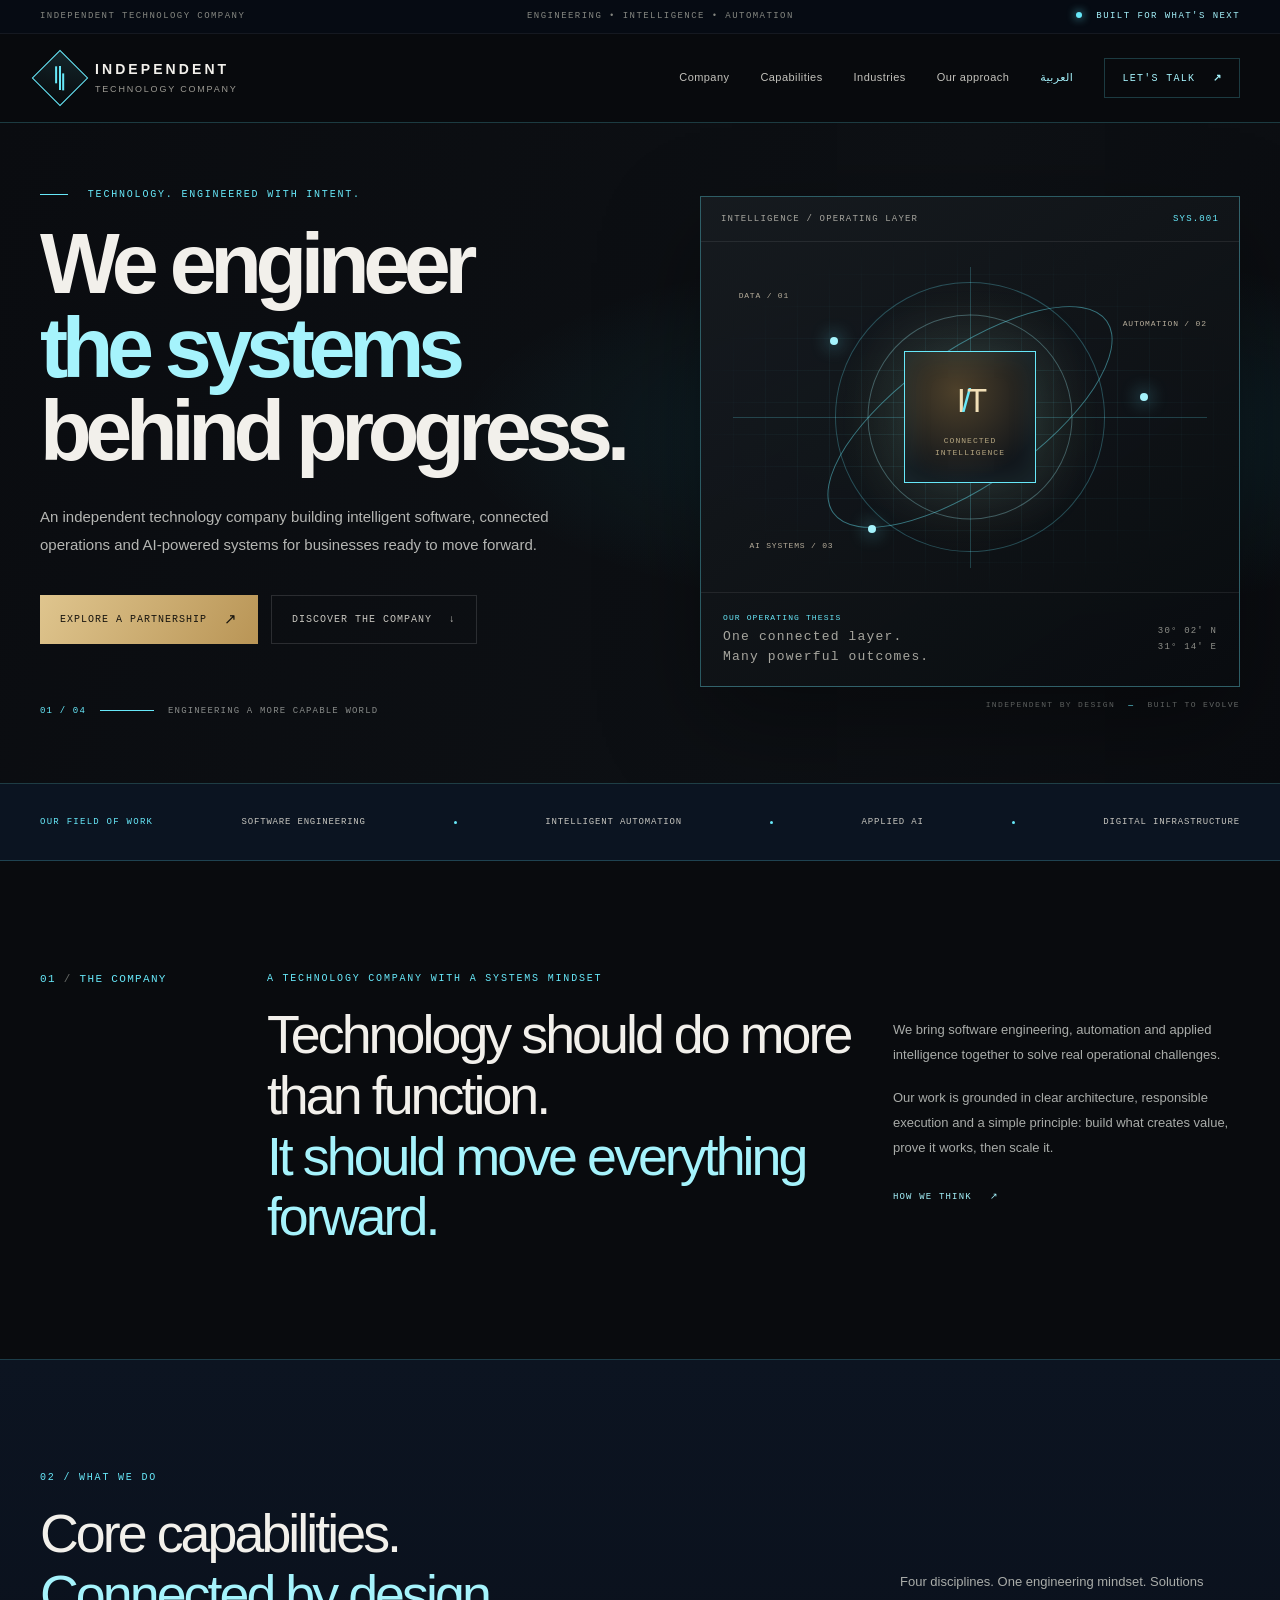
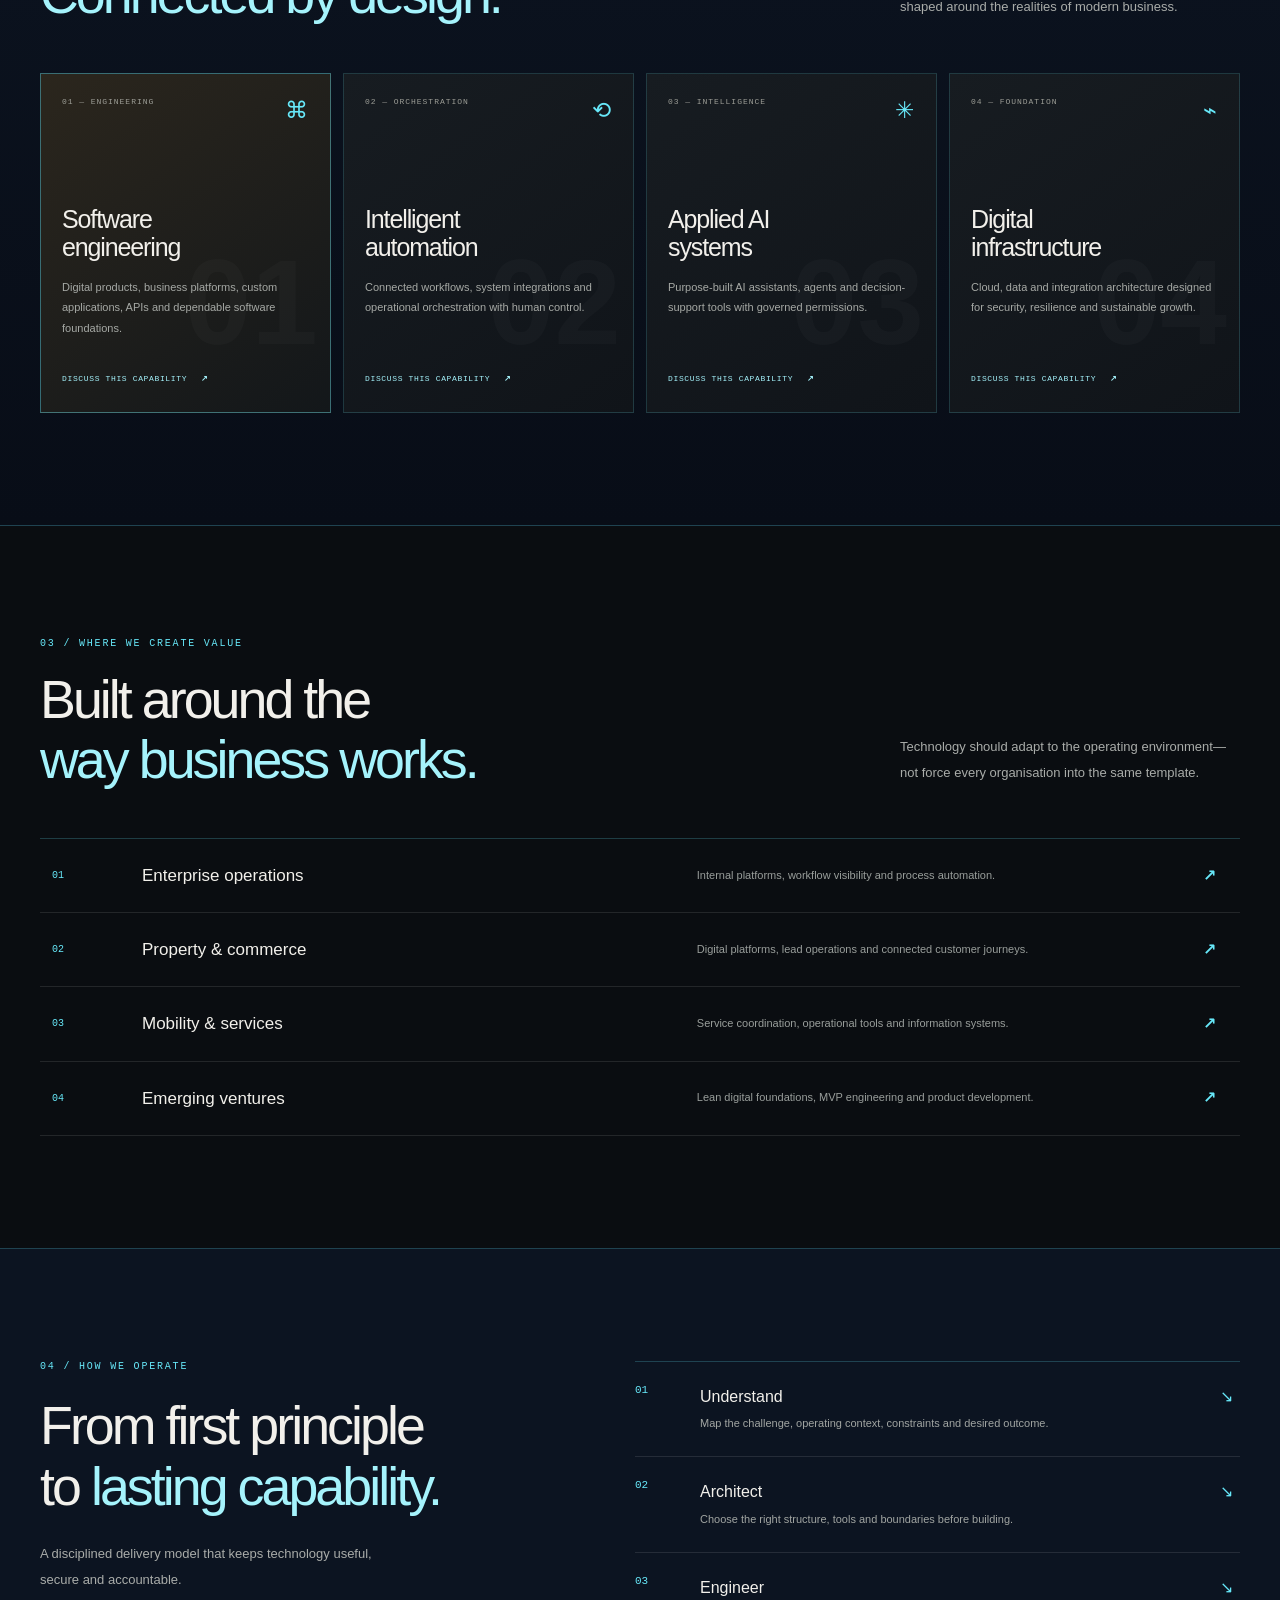
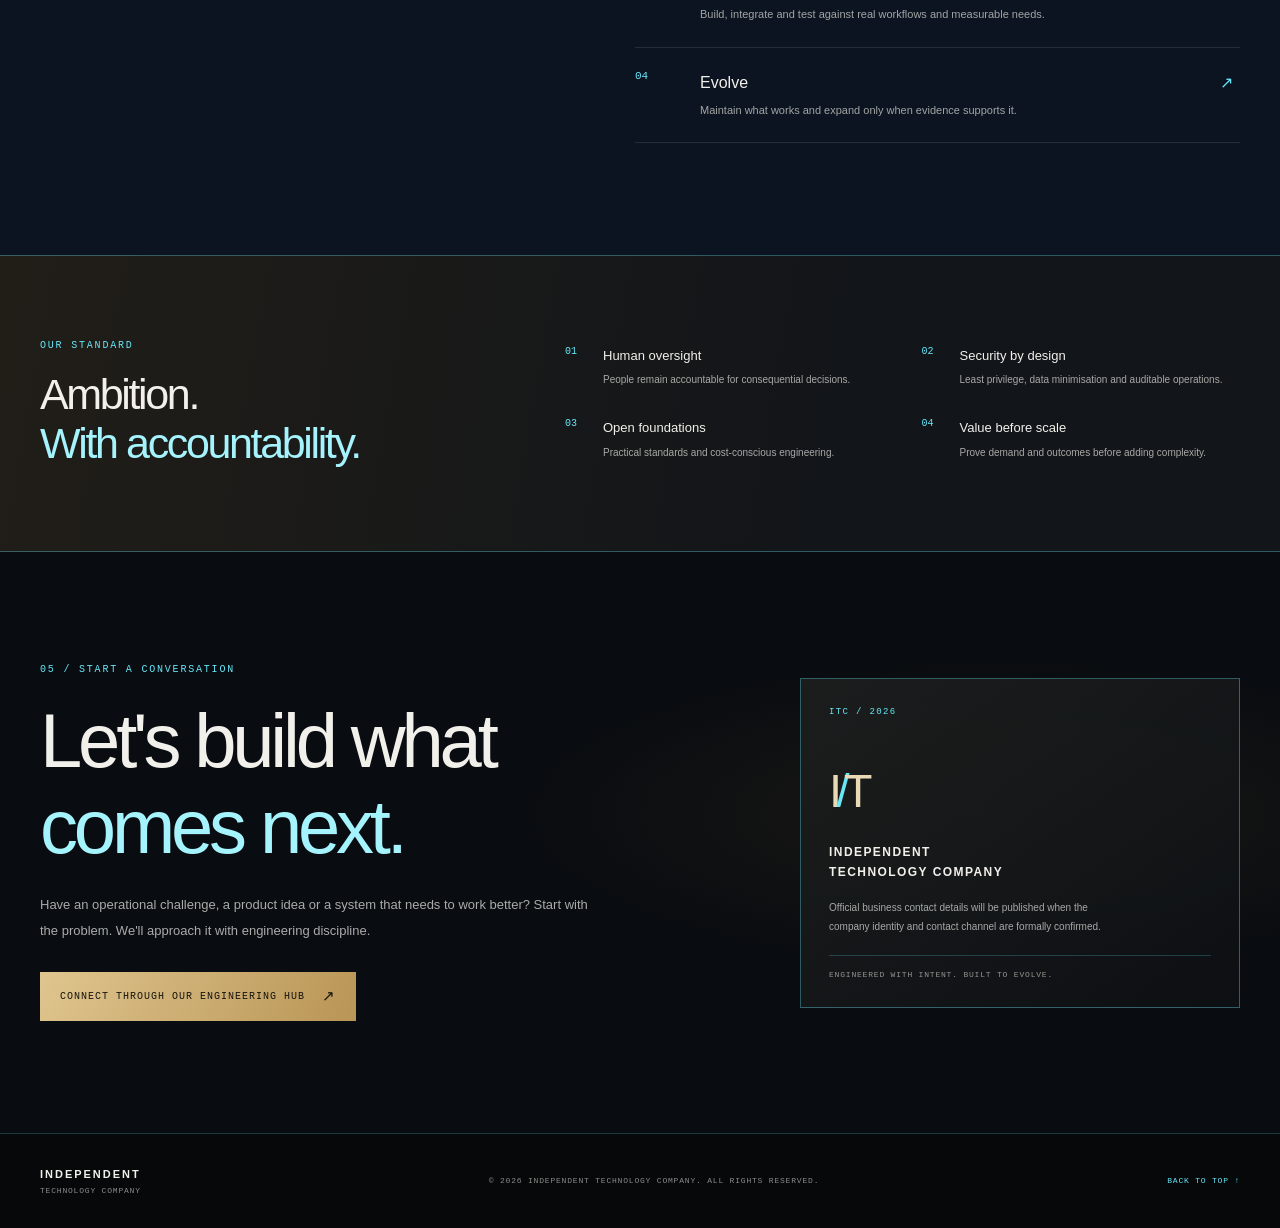
==== commit 43692abc: "Align browser theme color with the new technology identity" ====
--- a/web/index.html
+++ b/web/index.html
@@ -3,7 +3,7 @@
 <head>
 <meta charset="utf-8"><meta name="viewport" content="width=device-width, initial-scale=1">
 <meta name="description" content="An independent technology company engineering intelligent software, automation and digital operating systems.">
-<meta name="theme-color" content="#080a0d">
+<meta name="theme-color" content="#080d17">
 <link rel="canonical" href="https://autonomous-tech-company.pages.dev/">
 <link rel="alternate" hreflang="en" href="https://autonomous-tech-company.pages.dev/"><link rel="alternate" hreflang="ar" href="https://autonomous-tech-company.pages.dev/ar/"><link rel="alternate" hreflang="x-default" href="https://autonomous-tech-company.pages.dev/">
 <meta property="og:type" content="website"><meta property="og:title" content="Independent Technology Company"><meta property="og:description" content="Engineering intelligent software, automation and digital operating systems."><meta property="og:url" content="https://autonomous-tech-company.pages.dev/"><meta name="twitter:card" content="summary_large_image">
--- a/web/styles.css
+++ b/web/styles.css
@@ -1,16 +1,22 @@
-:root{color-scheme:dark;--bg:#080d18;--surface:#0e1727;--surface2:#111e31;--line:rgba(174,197,222,.15);--text:#f3f6fb;--muted:#9baabd;--teal:#75e0ce;--ice:#b9d8e8;--gold:#d9bd83;--mono:"DM Mono",ui-monospace,monospace;--sans:"Manrope",Inter,system-ui,sans-serif}*{box-sizing:border-box}html{scroll-behavior:smooth;scroll-padding-top:92px}body{margin:0;background:var(--bg);color:var(--text);font-family:var(--sans);line-height:1.65;overflow-x:hidden}a{color:inherit}.ambient{position:absolute;z-index:-1;pointer-events:none;border-radius:50%;filter:blur(100px);opacity:.12}.ambient-one{width:440px;height:440px;right:-140px;top:170px;background:#238d9a}.ambient-two{width:350px;height:350px;left:-180px;top:1450px;background:#315c9a}.shell{width:min(1160px,calc(100% - 64px));margin-inline:auto}.site-header{height:84px;padding:0 max(32px,calc((100vw - 1160px)/2));display:flex;align-items:center;justify-content:space-between;border-bottom:1px solid var(--line);position:relative;z-index:5;background:rgba(8,13,24,.82);backdrop-filter:blur(18px)}.identity{display:flex;align-items:center;gap:13px;text-decoration:none}.identity-mark{width:37px;height:37px;border:1px solid rgba(117,224,206,.55);border-radius:10px;display:flex;align-items:center;justify-content:center;gap:3px;transform:rotate(0)}.identity-mark i{display:block;width:3px;border-radius:2px;background:var(--teal)}.identity-mark i:nth-child(1){height:10px}.identity-mark i:nth-child(2){height:19px}.identity-mark i:nth-child(3){height:14px}.identity-copy strong,.identity-copy small{display:block;line-height:1.4;letter-spacing:.13em}.identity-copy strong{font-size:12px;font-weight:800}.identity-copy small{font:9px var(--mono);color:var(--muted);letter-spacing:.16em}.primary-nav{display:flex;align-items:center;gap:31px}.primary-nav a{text-decoration:none;color:var(--muted);font-size:11px;font-weight:700;transition:color .2s}.primary-nav a:hover,.text-link:hover{color:var(--teal)}.primary-nav .nav-contact{border:1px solid var(--line);padding:11px 15px;border-radius:5px;color:var(--text)}.nav-contact span,.button span{color:var(--teal);margin-left:10px}.menu-toggle{display:none;background:none;border:0}.hero{min-height:690px;padding-top:112px;padding-bottom:74px;position:relative;display:grid;grid-template-columns:1.05fr .95fr;align-items:center}.hero-copy{position:relative;z-index:2}.kicker{font:10px var(--mono);letter-spacing:.17em;color:var(--teal);display:flex;align-items:center;gap:10px}.pulse,.status-dot{width:7px;height:7px;border-radius:50%;background:var(--teal);box-shadow:0 0 15px rgba(117,224,206,.7)}h1,h2,h3,p{margin-top:0}h1{font-size:clamp(54px,6.5vw,82px);line-height:1.06;letter-spacing:-.075em;margin:27px 0 24px;font-weight:700}h1 em,h2 em{font-style:normal;color:var(--teal)}.hero-intro{font-size:15px;line-height:1.9;color:var(--muted);max-width:520px}.hero-actions{display:flex;align-items:center;gap:27px;margin-top:34px}.button{display:inline-flex;align-items:center;text-decoration:none;font-size:11px;font-weight:800;padding:14px 18px;border-radius:4px;transition:transform .2s,background .2s}.button:hover{transform:translateY(-2px)}.button-primary{background:var(--teal);color:#07141a}.button-primary span{color:#07141a}.text-link{font-size:11px;font-weight:800;text-decoration:none;color:var(--text);transition:color .2s}.text-link span{color:var(--teal);margin-left:8px}.hero-proof{display:flex;align-items:center;gap:10px;margin-top:65px;font:9px var(--mono);color:#8292a8;flex-wrap:wrap}.proof-line{width:26px;height:1px;background:var(--teal)}.proof-dot{color:var(--teal)}.hero-visual{height:460px;position:relative;display:grid;place-items:center;isolation:isolate}.visual-grid{position:absolute;inset:25px 0;background-image:linear-gradient(rgba(154,190,210,.07) 1px,transparent 1px),linear-gradient(90deg,rgba(154,190,210,.07) 1px,transparent 1px);background-size:34px 34px;mask-image:radial-gradient(ellipse,black 15%,transparent 72%);z-index:-1}.visual-ring{position:absolute;border:1px solid rgba(117,224,206,.2);border-radius:50%;aspect-ratio:1}.ring-a{width:370px}.ring-b{width:290px;border-style:dashed;border-color:rgba(185,216,232,.25)}.ring-c{width:205px;border-color:rgba(117,224,206,.4)}.visual-core{width:140px;height:140px;border-radius:50%;border:1px solid rgba(117,224,206,.6);background:radial-gradient(circle at 35% 25%,#244c57,#0b1826 70%);box-shadow:0 0 75px rgba(56,177,166,.15),inset 0 0 35px rgba(117,224,206,.1);display:flex;flex-direction:column;align-items:center;justify-content:center;z-index:2}.core-glyph{font-size:43px;color:var(--teal);line-height:1}.visual-core span{font:8px/1.6 var(--mono);text-align:center;letter-spacing:.12em;color:#c0d4dc;margin-top:9px}.visual-tag{position:absolute;font:9px var(--mono);letter-spacing:.12em;color:#9aabba}.tag-top{top:40px;right:5px}.tag-bottom{bottom:36px;left:0}.tag-dot{display:inline-block;width:6px;height:6px;background:var(--teal);border-radius:50%;margin-right:8px}.orbit-node{position:absolute;width:9px;height:9px;border-radius:50%;background:var(--teal);box-shadow:0 0 20px var(--teal)}.node-a{top:74px;left:calc(50% - 4px)}.node-b{right:calc(50% - 188px);top:50%}.node-c{bottom:72px;left:calc(50% - 145px)}.hero-index{position:absolute;bottom:28px;left:0;display:flex;gap:12px;align-items:center;color:#718198;font:9px var(--mono);letter-spacing:.15em}.hero-index span:first-child{color:var(--teal)}.section-pad{padding:105px 0}.capabilities{background:#0b1321;border-top:1px solid var(--line);border-bottom:1px solid var(--line)}.section-heading{display:flex;justify-content:space-between;align-items:end;gap:35px;margin-bottom:45px}.section-heading h2,.systems-copy h2,.principles h2{font-size:clamp(35px,4.5vw,55px);line-height:1.14;letter-spacing:-.06em;margin:18px 0 0}.section-heading>p{max-width:330px;color:var(--muted);font-size:12px;line-height:1.9;margin-bottom:5px}.capability-grid{display:grid;grid-template-columns:repeat(4,1fr);gap:12px}.capability-card{min-height:275px;border:1px solid var(--line);background:linear-gradient(145deg,rgba(20,34,54,.9),rgba(12,20,34,.9));padding:23px 20px;display:flex;flex-direction:column;transition:border-color .2s,transform .2s}.capability-card:hover{border-color:rgba(117,224,206,.5);transform:translateY(-4px)}.capability-card.featured{background:linear-gradient(145deg,rgba(28,64,70,.6),rgba(12,25,39,.95));border-color:rgba(117,224,206,.35)}.card-top{display:flex;justify-content:space-between;color:#8395a9;font:10px var(--mono)}.card-icon{font-size:22px;color:var(--teal)}.capability-card h3{font-size:17px;letter-spacing:-.04em;margin:37px 0 10px}.capability-card p{font-size:11px;line-height:1.85;color:var(--muted);margin-bottom:23px}.capability-card>a{font:9px var(--mono);color:var(--teal);text-decoration:none;margin-top:auto}.capability-card>a span{margin-left:6px}.systems-section{overflow:hidden}.systems-layout{display:grid;grid-template-columns:.85fr 1.15fr;align-items:center;gap:50px}.systems-copy p{font-size:12px;line-height:2;color:var(--muted);max-width:430px;margin:24px 0}.systems-diagram{height:450px;position:relative;display:grid;place-items:center}.diagram-orbit{position:absolute;border:1px solid rgba(117,224,206,.2);border-radius:50%;aspect-ratio:1}.orbit-outer{width:370px}.orbit-inner{width:250px;border-style:dashed;border-color:rgba(185,216,232,.2)}.diagram-core{width:135px;height:135px;border-radius:50%;background:#132a39;border:1px solid rgba(117,224,206,.55);display:flex;flex-direction:column;align-items:center;justify-content:center;z-index:2;box-shadow:0 0 55px rgba(117,224,206,.1)}.diagram-core span{font:8px var(--mono);color:var(--teal);letter-spacing:.2em}.diagram-core strong{font-size:10px;text-align:center;line-height:1.5;margin-top:8px;letter-spacing:.06em}.diagram-node{position:absolute;display:flex;flex-direction:column;align-items:center;gap:5px;background:var(--bg);padding:8px 13px;border:1px solid var(--line);min-width:95px}.diagram-node b{font:9px var(--mono);color:var(--teal)}.diagram-node span{font:9px var(--mono);letter-spacing:.08em;color:#b9c6d5}.people{top:18px;left:calc(50% - 48px)}.data{right:0;top:calc(50% - 25px)}.workflows{bottom:18px;left:calc(50% - 48px)}.agents{left:0;top:calc(50% - 25px)}.diagram-caption{position:absolute;bottom:0;font:8px var(--mono);letter-spacing:.16em;color:#72849a}.method{background:#0b1321;border-top:1px solid var(--line);border-bottom:1px solid var(--line)}.method-steps{display:grid;grid-template-columns:repeat(4,1fr);margin-top:58px;border-top:1px solid var(--line)}.method-steps article{padding:25px 22px 0 0;border-right:1px solid var(--line);margin-right:22px}.method-steps article:last-child{border:0;margin:0}.step-number{font:11px var(--mono);color:var(--teal)}.method-steps h3{font-size:17px;margin:22px 0 9px}.method-steps p{font-size:11px;line-height:1.9;color:var(--muted);max-width:220px}.principles-inner{display:grid;grid-template-columns:.85fr 1.15fr;gap:65px}.principle-list>div{display:grid;grid-template-columns:35px 1fr;gap:18px;padding:19px 0;border-bottom:1px solid var(--line)}.principle-list>div:first-child{border-top:1px solid var(--line)}.principle-list span{font:10px var(--mono);color:var(--teal);padding-top:3px}.principle-list p{font-size:11px;color:var(--muted);line-height:1.9;margin:0}.principle-list strong{color:var(--text)}.contact-section{padding-bottom:100px;display:grid;grid-template-columns:1.4fr .6fr}.contact-panel{background:linear-gradient(120deg,#142a38,#101c2c);border:1px solid rgba(117,224,206,.23);padding:48px}.contact-panel h2{font-size:clamp(32px,4vw,48px);letter-spacing:-.06em;line-height:1.15;margin:22px 0}.contact-panel>p{max-width:540px;font-size:12px;color:var(--muted);line-height:1.9}.contact-status{display:flex;align-items:center;gap:10px;margin-top:35px;font:9px var(--mono);letter-spacing:.06em;color:#b6c4d2}.contact-side{padding:38px 30px;background:#0e1725;border:1px solid var(--line);border-left:0;display:flex;flex-direction:column;align-items:flex-start}.contact-symbol{font-size:30px;color:var(--teal);margin-bottom:25px}.contact-side>span{font:9px var(--mono);letter-spacing:.15em;color:var(--teal)}.contact-side p{font-size:11px;line-height:1.9;color:var(--muted);margin:15px 0 25px}.contact-side>a{font:9px var(--mono);color:var(--text);text-decoration:none;margin-top:auto}.contact-side>a span{color:var(--teal);margin-left:7px}.site-footer{min-height:82px;padding:20px max(32px,calc((100vw - 1160px)/2));border-top:1px solid var(--line);display:flex;align-items:center;justify-content:space-between;gap:20px;color:#8190a3;font:8px var(--mono);letter-spacing:.1em}.footer-brand{text-decoration:none;color:var(--text);font-weight:500}.footer-brand span{color:#8190a3}.back-top{text-decoration:none;color:var(--teal)}@media(max-width:980px){.capability-grid{grid-template-columns:repeat(2,1fr)}.hero{grid-template-columns:1fr  .8fr}.hero-visual{transform:scale(.88)}.systems-layout{gap:20px}.contact-panel{padding:38px}.contact-side{padding:30px 22px}}@media(max-width:700px){.shell{width:min(100% - 40px,540px)}.site-header{height:72px;padding:0 20px}.menu-toggle{display:flex;flex-direction:column;gap:5px;padding:10px;cursor:pointer}.menu-toggle span{display:block;width:21px;height:1px;background:var(--teal)}.primary-nav{display:none;position:absolute;top:71px;left:0;right:0;background:#0c1524;border-bottom:1px solid var(--line);padding:20px;flex-direction:column;align-items:stretch;gap:18px}.primary-nav.open{display:flex}.primary-nav a{font-size:12px}.primary-nav .nav-contact{text-align:center}.hero{display:flex;flex-direction:column;align-items:stretch;padding-top:82px;padding-bottom:65px;min-height:auto}.hero h1{font-size:clamp(51px,14vw,70px)}.hero-intro{font-size:13px}.hero-actions{align-items:flex-start;flex-direction:column;gap:19px}.hero-proof{margin-top:40px;gap:7px;font-size:8px}.hero-visual{height:350px;transform:none;margin-top:25px}.ring-a{width:290px}.ring-b{width:230px}.ring-c{width:165px}.visual-core{width:115px;height:115px}.tag-top{right:0;top:17px}.tag-bottom{bottom:12px}.node-a{top:48px}.node-b{right:calc(50% - 148px)}.node-c{bottom:45px;left:calc(50% - 112px)}.hero-index{bottom:10px}.section-pad{padding:75px 0}.section-heading{display:block;margin-bottom:30px}.section-heading h2,.systems-copy h2,.principles h2{font-size:39px}.section-heading>p{margin-top:19px}.capability-grid{grid-template-columns:1fr}.capability-card{min-height:220px}.capability-card h3{margin-top:23px}.systems-layout,.principles-inner{grid-template-columns:1fr;gap:30px}.systems-diagram{height:370px;transform:scale(.92);margin-inline:-12px}.orbit-outer{width:310px}.orbit-inner{width:210px}.method-steps{grid-template-columns:1fr 1fr;gap:25px 15px;margin-top:38px}.method-steps article{margin:0;padding:18px 12px 0 0}.method-steps article:nth-child(2){border-right:0}.method-steps h3{margin-top:13px}.principles-inner{gap:35px}.contact-section{grid-template-columns:1fr;padding-bottom:65px}.contact-panel{padding:30px 24px}.contact-panel h2{font-size:36px}.contact-side{border-left:1px solid var(--line);border-top:0;min-height:230px}.site-footer{padding:22px 20px;align-items:flex-start;flex-direction:column;gap:11px}.back-top{align-self:flex-end}}@media(prefers-reduced-motion:reduce){html{scroll-behavior:auto}*,*:before,*:after{transition:none!important;animation:none!important}}
-/* Premium identity refinement — November 2026 */
-:root{--bg:#07090d;--surface:#101319;--surface2:#171b22;--line:rgba(213,190,143,.19);--text:#f4f0e8;--muted:#a7a39b;--teal:#d7b879;--ice:#e8d8b5;--gold:#d7b879;--mono:ui-monospace,SFMono-Regular,Consolas,monospace;--sans:Inter,Arial,system-ui,sans-serif}
-body{background:radial-gradient(ellipse at 78% 14%,rgba(126,94,43,.12),transparent 32%),#07090d;color:var(--text)}
-.ambient{opacity:.08}.ambient-one{background:#c49b55}.ambient-two{background:#6d5a3a}
-.site-header{background:rgba(7,9,13,.88);border-color:var(--line)}
-.identity-mark{border-radius:2px;border-color:rgba(215,184,121,.75);transform:rotate(45deg);width:34px;height:34px}.identity-mark i{background:var(--gold);transform:rotate(-45deg);width:2px}.identity-copy strong{letter-spacing:.19em}.identity-copy small{letter-spacing:.12em}
-.primary-nav a:hover,.text-link:hover{color:var(--gold)}.primary-nav .nav-contact{border-color:rgba(215,184,121,.42);border-radius:2px}.nav-contact span,.button span,.text-link span{color:var(--gold)}
-.hero{min-height:730px;padding-top:120px}.kicker{color:var(--gold);letter-spacing:.2em}.pulse,.status-dot{background:var(--gold);box-shadow:0 0 15px rgba(215,184,121,.65)}
-h1{font-size:clamp(58px,7vw,94px);font-weight:650;letter-spacing:-.078em;line-height:1.01}h1 em,h2 em{color:var(--gold)}.hero-intro{font-size:14px;max-width:490px;color:#aaa69d}.button{border-radius:2px;letter-spacing:.03em}.button-primary{background:linear-gradient(135deg,#e6d1a5,#c4a365);color:#15120d;box-shadow:0 8px 28px rgba(173,135,70,.12)}.button-primary span{color:#15120d}.hero-proof{color:#8e8a81}.proof-line{background:var(--gold)}.proof-dot{color:var(--gold)}
-.hero-visual{height:500px}.visual-grid{background-image:linear-gradient(rgba(215,184,121,.08) 1px,transparent 1px),linear-gradient(90deg,rgba(215,184,121,.08) 1px,transparent 1px)}.visual-ring{border-color:rgba(215,184,121,.22)}.ring-b{border-color:rgba(232,216,181,.24)}.ring-c{border-color:rgba(215,184,121,.5)}.visual-core{border-radius:2px;width:154px;height:154px;background:radial-gradient(circle at 50% 38%,#55452c,#17140f 74%);border-color:rgba(215,184,121,.7);box-shadow:0 0 90px rgba(173,135,70,.13),inset 0 0 40px rgba(215,184,121,.12)}.core-glyph{color:var(--gold)}.visual-core span{color:#e2d4b7}.orbit-node{background:var(--gold);box-shadow:0 0 18px var(--gold)}.visual-tag{color:#aaa18f}.tag-dot{background:var(--gold)}.hero-index span:first-child{color:var(--gold)}
-.section-pad{padding:118px 0}.capabilities,.method{background:linear-gradient(180deg,#0c0f14,#090b0f);border-color:var(--line)}.section-heading h2,.systems-copy h2,.principles h2{font-weight:570;letter-spacing:-.065em}.section-heading>p{color:#aaa69d}.capability-grid{gap:14px}.capability-card{background:linear-gradient(145deg,rgba(24,26,30,.96),rgba(12,14,18,.98));border-color:rgba(215,184,121,.16);padding:26px 23px;min-height:300px}.capability-card:hover{border-color:rgba(215,184,121,.55)}.capability-card.featured{background:linear-gradient(145deg,rgba(65,51,30,.48),rgba(15,17,21,.98));border-color:rgba(215,184,121,.42)}.card-icon{color:var(--gold)}.capability-card h3{font-size:18px;font-weight:550}.capability-card p{color:#aaa69d}.capability-card>a{color:var(--gold)}
-.systems-section{background:radial-gradient(ellipse at 70% 50%,rgba(128,94,43,.08),transparent 38%)}.diagram-orbit{border-color:rgba(215,184,121,.24)}.orbit-inner{border-color:rgba(232,216,181,.22)}.diagram-core{border-radius:2px;background:linear-gradient(145deg,#3d3323,#15130f);border-color:rgba(215,184,121,.65);box-shadow:0 0 55px rgba(173,135,70,.12)}.diagram-core span,.diagram-node b{color:var(--gold)}.diagram-node{background:#0b0d11;border-color:rgba(215,184,121,.22)}.diagram-node span{color:#d0c8b9}.diagram-caption{color:#8e8678}
-.method-steps{border-color:var(--line)}.method-steps article{border-color:var(--line)}.step-number,.principle-list span{color:var(--gold)}.method-steps p,.principle-list p{color:#aaa69d}.principle-list>div{border-color:var(--line)}
-.contact-section{padding-bottom:112px}.contact-panel{background:linear-gradient(120deg,#211d16,#111318 72%);border-color:rgba(215,184,121,.32)}.contact-panel>p,.contact-side p{color:#aaa69d}.contact-status{color:#c7bda9}.contact-side{background:#0d1015;border-color:var(--line)}.contact-symbol,.contact-side>span{color:var(--gold)}.contact-side>a span{color:var(--gold)}.site-footer{border-color:var(--line)}.back-top{color:var(--gold)}
-@media(max-width:700px){.hero{padding-top:78px}.hero-visual{height:340px}.visual-core{width:124px;height:124px}.section-pad{padding:82px 0}.capability-card{min-height:235px}}
+:root{--bg:#090b0e;--panel:#101419;--panel2:#151a20;--gold:#67e8f9;--gold2:#a5f3fc;--white:#f2f0eb;--muted:#a2a5a5;--line:rgba(103,232,249,.22);--container:1200px}
+*{box-sizing:border-box}html{scroll-behavior:smooth;scroll-padding-top:100px}body{margin:0;background:var(--bg);color:var(--white);font-family:Inter,Arial,system-ui,sans-serif;line-height:1.6}a{color:inherit;text-decoration:none}.container{width:min(var(--container),calc(100% - 64px));margin-inline:auto}.topline{height:34px;background:#060b13;border-bottom:1px solid rgba(255,255,255,.06);font:9px/1.2 ui-monospace,monospace;letter-spacing:.16em;color:#858781}.topline-inner{height:100%;display:flex;align-items:center;justify-content:space-between}.topline-status{color:var(--gold2)}.topline-status i{display:inline-block;width:6px;height:6px;border-radius:50%;background:var(--gold);margin-right:8px;box-shadow:0 0 10px var(--gold)}
+.site-header{position:sticky;top:0;z-index:20;background:rgba(9,11,14,.94);backdrop-filter:blur(18px);border-bottom:1px solid var(--line)}.header-inner{height:88px;display:flex;align-items:center;justify-content:space-between}.identity{display:flex;align-items:center;gap:15px}.identity-mark{height:40px;width:40px;border:1px solid var(--gold);display:flex;align-items:center;justify-content:center;gap:3px;transform:rotate(45deg);background:linear-gradient(145deg,rgba(103,232,249,.12),transparent)}.identity-mark i{height:17px;width:2px;background:var(--gold);display:block;transform:rotate(-45deg)}.identity-mark i:nth-child(2){height:24px}.identity-copy{display:flex;flex-direction:column;line-height:1.25}.identity-copy strong{font-size:14px;letter-spacing:.22em}.identity-copy small{font-size:9px;letter-spacing:.2em;color:#9d9b94;margin-top:5px}.primary-nav{display:flex;align-items:center;gap:31px}.primary-nav>a{font-size:11px;color:#c3c2bc;letter-spacing:.04em;transition:color .2s}.primary-nav>a:hover{color:var(--gold2)}.primary-nav .language-switch{color:var(--gold2)}.primary-nav .nav-contact{border:1px solid var(--line);padding:13px 17px;color:var(--gold2);font:10px ui-monospace,monospace;letter-spacing:.13em}.nav-contact b{margin-left:10px}.menu-toggle{display:none}
+.hero{position:relative;overflow:hidden;border-bottom:1px solid var(--line);background:radial-gradient(ellipse at 77% 47%,rgba(34,211,238,.13),transparent 38%),linear-gradient(110deg,#0a0c10,#0d1014 65%,#0a0c10)}.hero-layout{min-height:660px;display:grid;grid-template-columns:1.03fr .97fr;align-items:center;gap:56px;padding-top:64px;padding-bottom:65px}.hero-copy{position:relative;z-index:2}.eyebrow{margin:0 0 23px;color:var(--gold);font:10px ui-monospace,monospace;letter-spacing:.18em;text-transform:uppercase}.eyebrow-line{display:inline-block;width:28px;height:1px;background:var(--gold);vertical-align:middle;margin-right:12px}.hero h1{font-size:clamp(58px,6.6vw,91px);line-height:.99;letter-spacing:-.075em;font-weight:560;margin:0 0 29px}.hero h1 em,.section-head h2 em,.company-statement h2 em,.approach-layout h2 em,.principles-inner h2 em,.contact-layout h2 em{font-style:normal;color:var(--gold2)}.hero-lead{max-width:520px;color:#b5b6b3;font-size:15px;line-height:1.9;margin:0}.hero-actions{display:flex;align-items:center;gap:13px;margin-top:35px}.button{display:inline-flex;align-items:center;justify-content:center;gap:17px;min-height:49px;padding:0 20px;font:10px ui-monospace,monospace;letter-spacing:.1em;transition:transform .2s,background .2s}.button:hover{transform:translateY(-2px)}.button-gold{background:linear-gradient(120deg,#dfc58e,#b99556);color:#17140e}.button-gold span{font-size:15px}.button-quiet{border:1px solid rgba(255,255,255,.13);color:#c7c5be}.hero-foot{display:flex;align-items:center;gap:14px;margin-top:62px;color:#888b89;font:9px ui-monospace,monospace;letter-spacing:.13em}.hero-foot>span:first-child{color:var(--gold)}.hero-foot-line{height:1px;width:54px;background:var(--gold)}
+.hero-stage{max-width:540px;width:100%;justify-self:end}.stage-frame{border:1px solid rgba(103,232,249,.35);background:linear-gradient(145deg,rgba(22,27,32,.94),rgba(9,12,15,.97));box-shadow:0 35px 90px rgba(0,0,0,.35);position:relative}.stage-top,.stage-bottom{display:flex;justify-content:space-between;align-items:center;padding:17px 20px;color:#a6a59e;font:9px ui-monospace,monospace;letter-spacing:.13em}.stage-top{border-bottom:1px solid rgba(255,255,255,.08)}.stage-top span:last-child{color:var(--gold)}.stage-art{height:350px;position:relative;overflow:hidden;background:radial-gradient(circle at 50% 50%,rgba(172,132,68,.16),transparent 42%)}.art-grid{position:absolute;inset:0;background-image:linear-gradient(rgba(103,232,249,.08) 1px,transparent 1px),linear-gradient(90deg,rgba(103,232,249,.08) 1px,transparent 1px);background-size:32px 32px;mask-image:radial-gradient(ellipse,#000 20%,transparent 75%)}.art-axis{position:absolute;background:rgba(103,232,249,.22)}.axis-x{height:1px;left:6%;right:6%;top:50%}.axis-y{width:1px;top:7%;bottom:7%;left:50%}.art-orbit{position:absolute;border:1px solid rgba(103,232,249,.27);border-radius:50%;left:50%;top:50%;transform:translate(-50%,-50%) rotate(-28deg)}.orbit-one{width:270px;height:270px}.orbit-two{width:205px;height:205px;transform:translate(-50%,-50%) rotate(54deg);border-color:rgba(165,243,252,.3)}.orbit-three{width:335px;height:135px;transform:translate(-50%,-50%) rotate(-35deg);border-color:rgba(103,232,249,.45)}.art-core{position:absolute;left:50%;top:50%;transform:translate(-50%,-50%);height:132px;width:132px;border:1px solid var(--gold);background:radial-gradient(circle at 40% 30%,#4d402a,#11151a 75%);display:flex;flex-direction:column;align-items:center;justify-content:center;box-shadow:0 0 65px rgba(103,232,249,.15),inset 0 0 30px rgba(103,232,249,.1)}.core-insignia{font-size:33px;letter-spacing:-.12em;color:#f1dfb7;font-weight:300}.core-insignia span{color:var(--gold)}.art-core small{text-align:center;font:8px/1.5 ui-monospace,monospace;letter-spacing:.13em;color:#b5a681;margin-top:8px}.art-point{position:absolute;width:8px;height:8px;background:var(--gold2);border-radius:50%;box-shadow:0 0 18px var(--gold)}.point-one{left:24%;top:27%}.point-two{right:17%;top:43%}.point-three{left:31%;bottom:17%}.art-label{position:absolute;font:8px ui-monospace,monospace;letter-spacing:.1em;color:#b6ad9b}.label-one{left:7%;top:14%}.label-two{right:6%;top:22%}.label-three{left:9%;bottom:12%}.stage-bottom{border-top:1px solid rgba(255,255,255,.08);padding:20px 22px}.stage-bottom div{display:flex;flex-direction:column;gap:5px}.stage-bottom small{font:8px ui-monospace,monospace;color:var(--gold);letter-spacing:.14em}.stage-bottom strong{font-size:13px;line-height:1.5;font-weight:500}.stage-coordinate{font:9px/1.7 ui-monospace,monospace;color:#8d8e88;text-align:right}.stage-index{text-align:right;color:#777b79;font:8px ui-monospace,monospace;letter-spacing:.17em;margin-top:13px}.stage-index b{color:var(--gold);padding:0 7px}
+.trust-band{background:#0b1421;border-bottom:1px solid var(--line)}.trust-inner{min-height:76px;display:flex;align-items:center;justify-content:space-between;gap:20px}.trust-inner>span{color:var(--gold);font:9px ui-monospace,monospace;letter-spacing:.14em}.trust-inner b{font:9px ui-monospace,monospace;letter-spacing:.09em;color:#c6c5bf;font-weight:500}.trust-inner i{height:3px;width:3px;background:var(--gold);border-radius:50%}
+.section-space{padding:112px 0}.company-grid{display:grid;grid-template-columns:.55fr 1.7fr 1fr;gap:36px}.section-index{color:var(--gold);font:11px ui-monospace,monospace;letter-spacing:.12em}.section-index span{color:#676a67}.company-statement .eyebrow{margin-bottom:20px}.company-statement h2,.section-head h2,.approach-layout h2,.principles-inner h2,.contact-layout h2{font-size:clamp(37px,4.2vw,57px);line-height:1.13;letter-spacing:-.055em;font-weight:520;margin:0}.company-copy{padding-top:44px}.company-copy p,.section-head>p,.approach-intro,.contact-lead{font-size:13px;color:#a9aca9;line-height:1.95;margin:0 0 17px}.inline-link{display:inline-block;margin-top:13px;color:var(--gold2);font:9px ui-monospace,monospace;letter-spacing:.13em}.inline-link span{margin-left:12px}
+.capabilities-section{background:linear-gradient(180deg,#0c1421,#080d17);border-top:1px solid var(--line);border-bottom:1px solid var(--line)}.section-head{display:flex;align-items:end;justify-content:space-between;gap:40px;margin-bottom:48px}.section-head .eyebrow{margin-bottom:20px}.section-head>p{max-width:340px;margin-bottom:5px}.capability-grid{display:grid;grid-template-columns:repeat(4,1fr);gap:12px}.cap-card{position:relative;min-height:340px;padding:23px 21px;background:linear-gradient(145deg,#171c21,#101419);border:1px solid rgba(103,232,249,.17);overflow:hidden;display:flex;flex-direction:column;justify-content:space-between;transition:border-color .25s,transform .25s}.cap-card:hover{border-color:rgba(103,232,249,.65);transform:translateY(-5px)}.cap-main{background:linear-gradient(145deg,#2b261d,#13171a);border-color:rgba(103,232,249,.4)}.cap-card-top{display:flex;justify-content:space-between;color:#9c9d96;font:8px ui-monospace,monospace;letter-spacing:.12em}.cap-symbol{font-size:23px;color:var(--gold)}.cap-card-body{position:relative;z-index:1}.cap-card h3{font-size:25px;line-height:1.12;letter-spacing:-.045em;font-weight:520;margin:0 0 16px}.cap-card p{font-size:11px;line-height:1.85;color:#a6a9a5;min-height:62px;margin:0 0 24px}.cap-card a{font:8px ui-monospace,monospace;letter-spacing:.08em;color:var(--gold2)}.cap-card a b{margin-left:8px}.cap-watermark{position:absolute;right:12px;bottom:50px;font-size:120px;line-height:1;font-weight:700;color:rgba(255,255,255,.025);pointer-events:none}
+.industries-section{background:#0a0d11}.industry-list{border-top:1px solid var(--line)}.industry-list>div{display:grid;grid-template-columns:70px 1.1fr 1fr 25px;align-items:center;gap:20px;padding:23px 12px;border-bottom:1px solid rgba(255,255,255,.1);transition:background .2s}.industry-list>div:hover{background:rgba(103,232,249,.05)}.industry-list>div>span{font:10px ui-monospace,monospace;color:var(--gold)}.industry-list strong{font-size:17px;font-weight:500}.industry-list p{font-size:11px;color:#999e9b;margin:0}.industry-list>div>b{color:var(--gold);font-size:16px}
+.approach-section{background:#0c1421;border-top:1px solid var(--line)}.approach-layout{display:grid;grid-template-columns:.9fr 1.1fr;gap:100px}.approach-layout h2{margin-bottom:25px}.approach-intro{max-width:370px}.approach-steps{border-top:1px solid var(--line)}.approach-steps article{display:grid;grid-template-columns:48px 1fr 20px;gap:17px;align-items:start;padding:22px 0;border-bottom:1px solid rgba(255,255,255,.1)}.approach-steps article>span{font:11px ui-monospace,monospace;color:var(--gold)}.approach-steps h3{margin:0 0 5px;font-size:16px;font-weight:500}.approach-steps p{margin:0;color:#a1a5a2;font-size:11px;line-height:1.8}.approach-steps article>b{color:var(--gold);font-weight:400}
+.principles-band{padding:84px 0;background:linear-gradient(100deg,#211e18,#121519 65%);border-top:1px solid rgba(103,232,249,.32);border-bottom:1px solid rgba(103,232,249,.32)}.principles-inner{display:grid;grid-template-columns:.8fr 1.2fr;gap:75px;align-items:center}.principles-inner .eyebrow{margin-bottom:19px}.principles-inner h2{font-size:43px}.principles-grid{display:grid;grid-template-columns:1fr 1fr;gap:29px 38px}.principles-grid>div{display:grid;grid-template-columns:28px 1fr;column-gap:10px}.principles-grid b{grid-row:span 2;color:var(--gold);font:10px ui-monospace,monospace}.principles-grid strong{font-size:13px;font-weight:500}.principles-grid p{font-size:10px;line-height:1.8;color:#a8aaa6;margin:5px 0 0}
+.contact-section{padding:112px 0;background:radial-gradient(ellipse at 78% 45%,rgba(151,112,53,.12),transparent 34%),#090c10}.contact-layout{display:grid;grid-template-columns:1.2fr .8fr;gap:100px;align-items:center}.contact-layout h2{font-size:clamp(48px,6vw,76px);margin-bottom:22px}.contact-lead{max-width:560px;margin-bottom:29px}.contact-aside{min-height:330px;padding:28px;border:1px solid rgba(103,232,249,.35);background:linear-gradient(145deg,rgba(29,31,30,.9),rgba(13,16,19,.9));display:flex;flex-direction:column;align-items:flex-start}.aside-number{font:9px ui-monospace,monospace;letter-spacing:.15em;color:var(--gold)}.aside-emblem{font-size:47px;font-weight:300;letter-spacing:-.12em;margin:36px 0 14px;color:#ead9b5}.aside-emblem span{color:var(--gold)}.contact-aside>strong{font-size:12px;letter-spacing:.12em;line-height:1.7}.contact-aside p{font-size:10px;color:#a6aaa6;line-height:1.9;max-width:300px;margin:15px 0}.aside-rule{height:1px;width:100%;background:var(--line);margin-top:auto;margin-bottom:14px}.contact-aside>small{font:8px ui-monospace,monospace;letter-spacing:.1em;color:#92958f}
+.site-footer{border-top:1px solid var(--line);background:#06080a}.footer-inner{min-height:94px;display:flex;align-items:center;justify-content:space-between;gap:25px}.footer-brand{display:flex;flex-direction:column;line-height:1.3}.footer-brand b{font-size:11px;letter-spacing:.18em}.footer-brand span,.footer-inner>span,.footer-inner>a:last-child{font:8px ui-monospace,monospace;letter-spacing:.1em;color:#898d88}.footer-brand span{margin-top:4px}.footer-inner>a:last-child{color:var(--gold)}
+@media(max-width:980px){.primary-nav{gap:16px}.primary-nav>a{font-size:10px}.hero-layout{gap:30px}.hero h1{font-size:clamp(55px,7vw,75px)}.capability-grid{grid-template-columns:repeat(2,1fr)}.company-grid{grid-template-columns:.4fr 1.4fr 1fr;gap:22px}.approach-layout{gap:50px}.contact-layout{gap:55px}}
+@media(max-width:720px){.container{width:calc(100% - 38px)}.topline-inner{justify-content:center}.topline-inner>span:nth-child(2){display:none}.topline{font-size:8px}.header-inner{height:72px}.menu-toggle{display:flex;width:42px;height:42px;background:none;border:1px solid var(--line);align-items:center;justify-content:center;flex-direction:column;gap:6px}.menu-toggle span{height:1px;width:17px;background:var(--gold)}.primary-nav{display:none;position:absolute;top:72px;left:0;right:0;padding:20px;background:#0b0e12;border-bottom:1px solid var(--line);flex-direction:column;align-items:stretch;gap:0}.primary-nav.open{display:flex}.primary-nav>a{padding:13px 5px;border-bottom:1px solid rgba(255,255,255,.06);font-size:12px}.primary-nav .nav-contact{margin-top:12px;text-align:center}.hero-layout{grid-template-columns:1fr;gap:40px;padding-top:72px;padding-bottom:42px}.hero h1{font-size:clamp(58px,15vw,83px)}.hero-lead{font-size:13px}.hero-foot{margin-top:39px;font-size:8px}.hero-stage{justify-self:center;max-width:520px}.stage-art{height:290px}.orbit-one{width:230px;height:230px}.orbit-two{width:175px;height:175px}.orbit-three{width:280px;height:112px}.art-core{width:112px;height:112px}.trust-inner{padding:20px 0;flex-wrap:wrap;justify-content:center;gap:14px 17px}.trust-inner>span{width:100%;text-align:center}.trust-inner b{font-size:8px}.trust-inner i{display:none}.section-space{padding:76px 0}.company-grid{grid-template-columns:1fr;gap:20px}.company-statement h2,.section-head h2,.approach-layout h2{font-size:38px}.company-copy{padding-top:0;max-width:520px}.section-head{display:block;margin-bottom:30px}.section-head>p{margin-top:19px}.capability-grid{grid-template-columns:1fr}.cap-card{min-height:280px}.cap-card h3{font-size:28px}.industry-list>div{grid-template-columns:32px 1fr 20px;gap:12px;padding:18px 4px}.industry-list strong{font-size:14px}.industry-list p{grid-column:2;grid-row:2;margin-top:-7px}.industry-list>div>b{grid-column:3;grid-row:1}.approach-layout{grid-template-columns:1fr;gap:30px}.principles-inner{grid-template-columns:1fr;gap:35px}.principles-inner h2{font-size:38px}.principles-grid{gap:23px 16px}.contact-layout{grid-template-columns:1fr;gap:42px}.contact-layout h2{font-size:57px}.contact-aside{min-height:290px}.footer-inner{padding:23px 0;align-items:flex-start;flex-direction:column;gap:14px}.footer-inner>span{line-height:1.8}.stage-bottom{padding:15px}.stage-bottom strong{font-size:12px}}
+@media(prefers-reduced-motion:reduce){html{scroll-behavior:auto}*,*:before,*:after{transition:none!important;animation:none!important}}
+
+
+/* Accessibility and resilient rendering */
+:focus-visible{outline:2px solid var(--gold2);outline-offset:4px;border-radius:2px}
+::selection{background:rgba(103,232,249,.28);color:#fff}
+@media(max-width:720px){.primary-nav{box-shadow:0 18px 35px rgba(0,0,0,.28)}}
